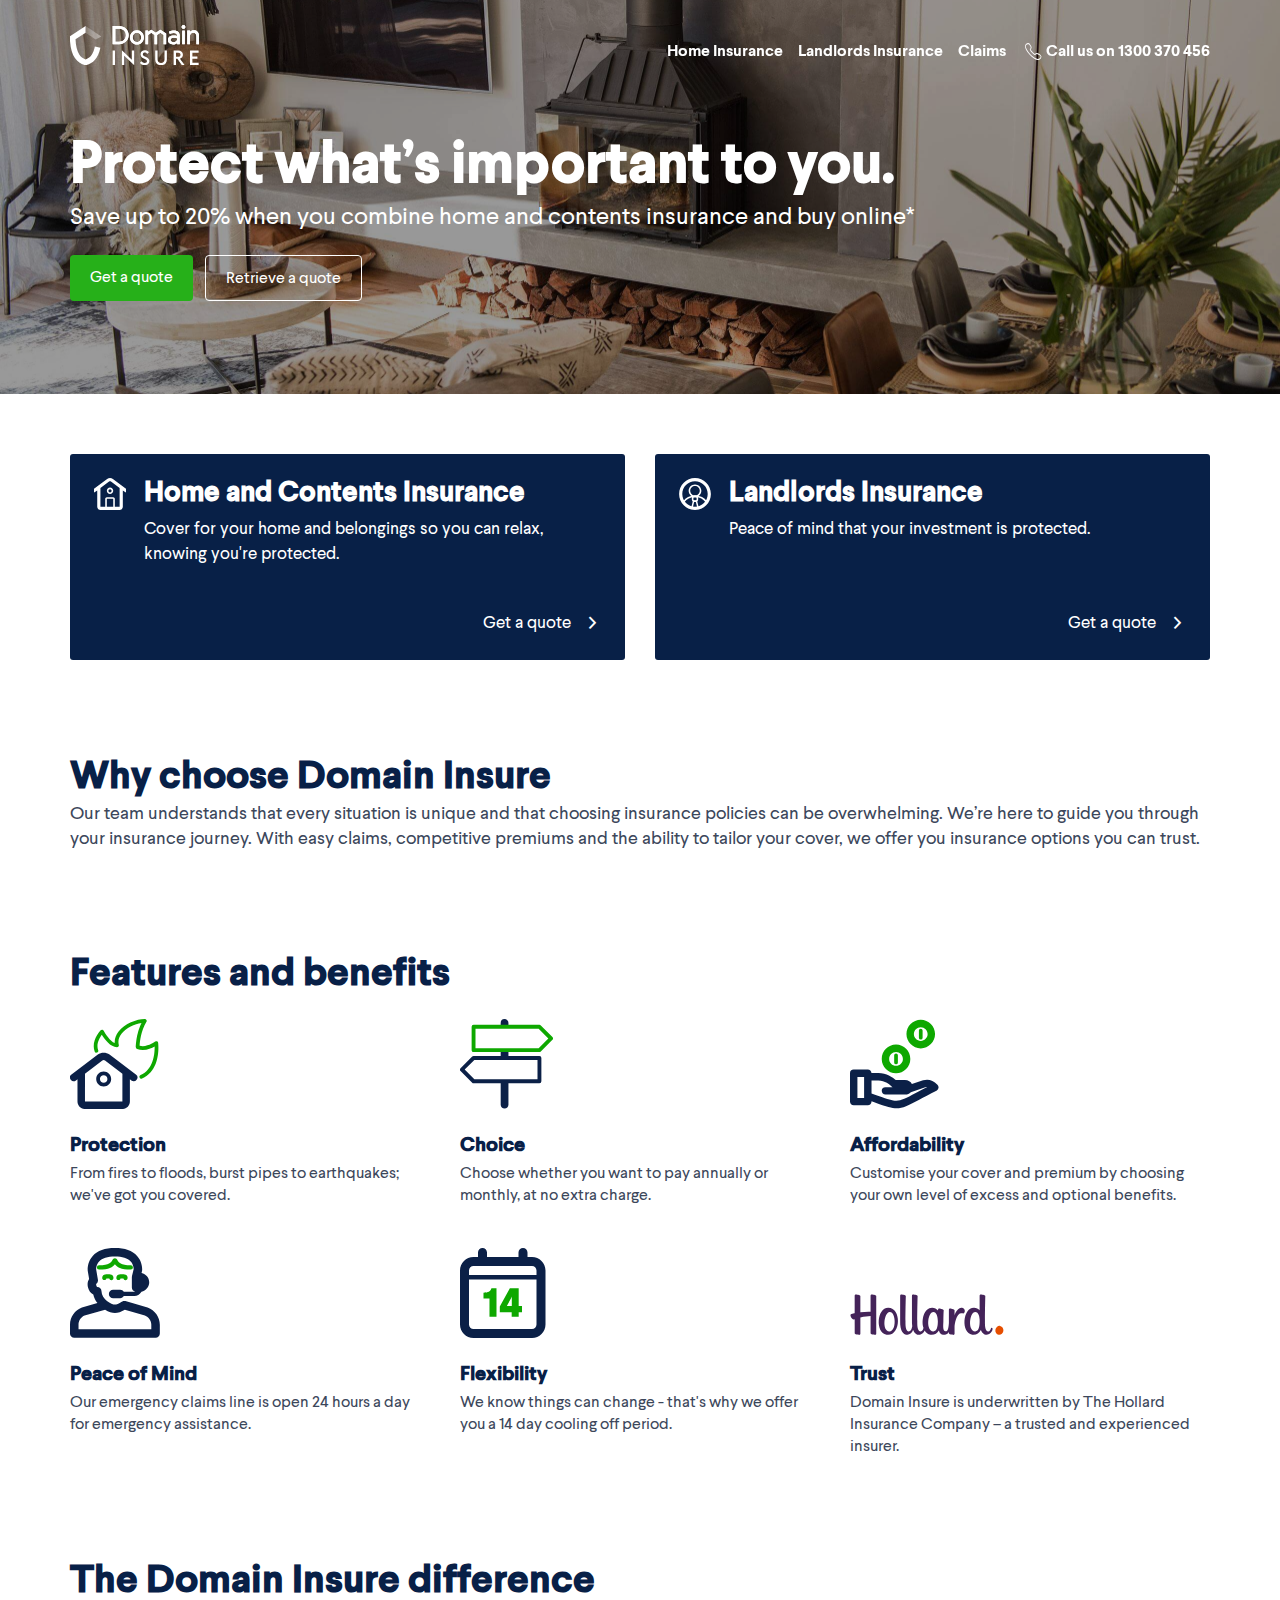
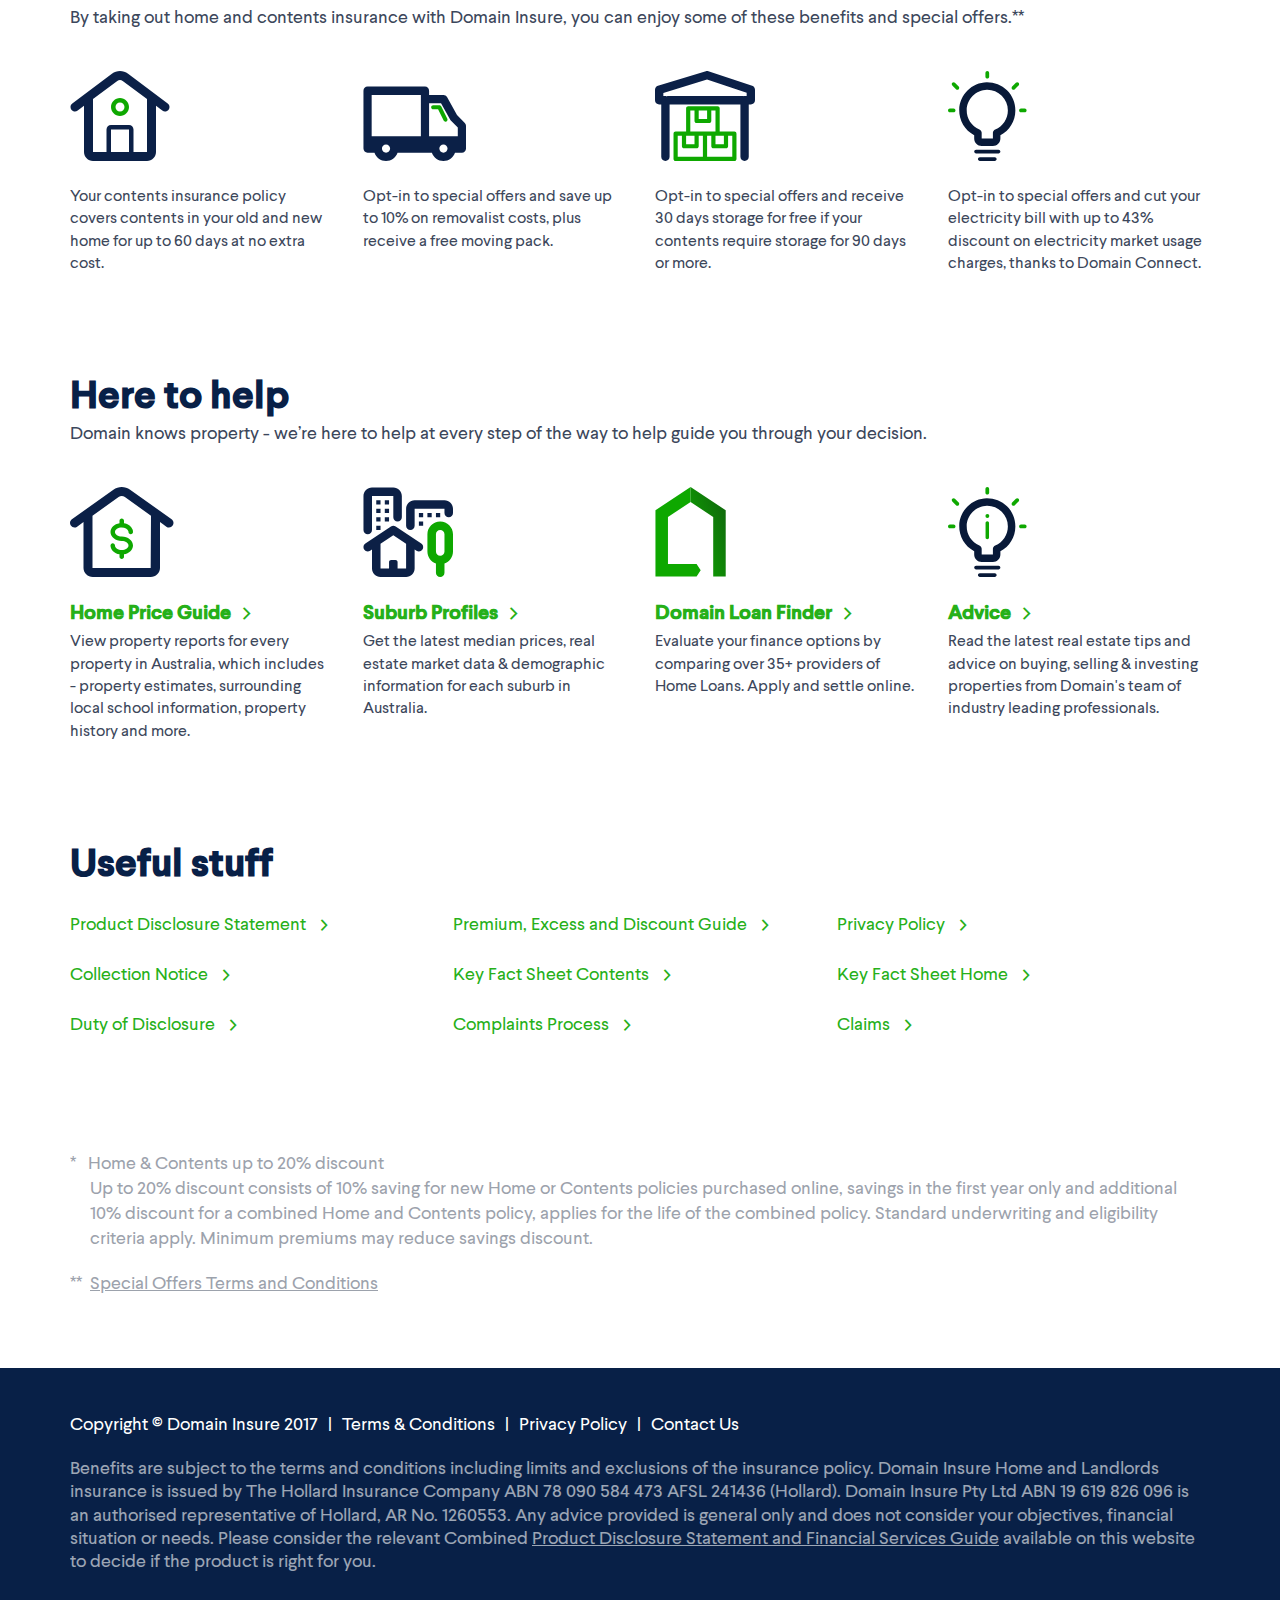
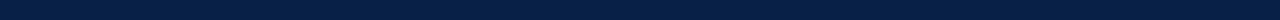
==== index.html @ e91b90bb "DINSURE-117 - Replace PDS file" ====
<!DOCTYPE html>
<html lang="en">
<head>
  <meta charset="utf-8">
  <meta http-equiv="X-UA-Compatible" content="IE=edge">
  <meta name="viewport" content="width=device-width, initial-scale=1, maximum-scale=1">
  <meta name="description" content="">
  <meta name="author" content="">
  <meta name="description" content="">
  <title>Domain Insure</title>

  <!-- Google Tag Manager -->
  <script>(function(w,d,s,l,i){w[l]=w[l]||[];w[l].push({'gtm.start':
    new Date().getTime(),event:'gtm.js'});var f=d.getElementsByTagName(s)[0],
    j=d.createElement(s),dl=l!='dataLayer'?'&l='+l:'';j.async=true;j.src=
    'https://www.googletagmanager.com/gtm.js?id='+i+dl;f.parentNode.insertBefore(j,f);
  })(window,document,'script','dataLayer','GTM-M6BP3MG');</script>
  <!-- End Google Tag Manager -->

  <link rel="icon" href="/ico/favicon.ico">
  <link rel="shortcut icon" href="/favicon.ico" type="image/x-icon" />
  <link href="https://fonts.googleapis.com/css?family=Source+Sans+Pro:400,600" rel="stylesheet">
  <link href="/less/compiled.css?v=4587203" rel="stylesheet">

  <link rel="apple-touch-icon" href="/ico/apple-icon.png">
  <link rel="apple-touch-icon" href="/ico/apple-icon-precomposed.png">

  <link rel="apple-touch-icon" sizes="57x57" href="/ico/apple-icon-57x57.png">
  <link rel="apple-touch-icon" sizes="60x60" href="/ico/apple-icon-60x60.png">
  <link rel="apple-touch-icon" sizes="72x72" href="/ico/apple-icon-72x72.png">
  <link rel="apple-touch-icon" sizes="76x76" href="/ico/apple-icon-76x76.png">
  <link rel="apple-touch-icon" sizes="114x114" href="/ico/apple-icon-114x114.png">
  <link rel="apple-touch-icon" sizes="120x120" href="/ico/apple-icon-120x120.png">
  <link rel="apple-touch-icon" sizes="144x144" href="/ico/apple-icon-144x144.png">
  <link rel="apple-touch-icon" sizes="152x152" href="/ico/apple-icon-152x152.png">
  <link rel="apple-touch-icon" sizes="180x180" href="/ico/apple-icon-180x180.png">

  <link rel="icon" type="image/png" sizes="36x36"  href="/ico/android-icon-36x36.png">
  <link rel="icon" type="image/png" sizes="48x48"  href="/ico/android-icon-48x48.png">
  <link rel="icon" type="image/png" sizes="72x72"  href="/ico/android-icon-72x72.png">
  <link rel="icon" type="image/png" sizes="96x96"  href="/ico/android-icon-96x96.png">
  <link rel="icon" type="image/png" sizes="144x144"  href="/ico/android-icon-144x144.png">
  <link rel="icon" type="image/png" sizes="192x192"  href="/ico/android-icon-192x192.png">

  <link rel="icon" type="image/png" sizes="32x32" href="/ico/favicon-32x32.png">
  <link rel="icon" type="image/png" sizes="96x96" href="/ico/favicon-96x96.png">
  <link rel="icon" type="image/png" sizes="16x16" href="/ico/favicon-16x16.png">

  <link rel="manifest" href="/ico/manifest.json">
  <meta name="msapplication-TileColor" content="#ffffff">
  <meta name="msapplication-TileImage" content="/ico/ms-icon-70x70.png">
  <meta name="msapplication-TileImage" content="/ico/ms-icon-144x144.png">
  <meta name="msapplication-TileImage" content="/ico/ms-icon-150x150.png">
  <meta name="msapplication-TileImage" content="/ico/ms-icon-310x310.png">

  <meta name="theme-color" content="#ffffff">  </head>
<body class="fixedHeader">
<!-- Google Tag Manager (noscript) -->
<noscript><iframe src="https://www.googletagmanager.com/ns.html?id=GTM-M6BP3MG"
                  height="0" width="0" style="display:none;visibility:hidden"></iframe></noscript>
<!-- End Google Tag Manager (noscript) -->

<nav class="navSlideout navDesktop" id="navMain">
  <div id="navBlocker" class="navBlocker"></div>

  <div class="bg-navy">
    <div class="container">
      <div class="row">
        <div class="col-sm-12 col">
          <a href="/" class="logo" title="Domain Insure">Domain Insure</a>
          <div class="mobileMenu visible-xs" id="mobileMenu" data-menu="slideout">
            <div class="icon">
              <span></span>
              <span></span>
              <span></span>
              <span></span>
            </div>
          </div>
          <ul class="menu menuHorizontal menuMain scrollContent" id="menuMain">
            <li><a href="/homeinsurance">Home Insurance</a></li>
            <li><a href="/landlordsinsurance">Landlords Insurance</a></li>
            <li><a href="/claims">Claims</a></li>
            <li><a href="tel:1300370456"><i class="ion ion-ios-telephone-outline"></i> Call us on 1300 370 456</a></li>
          </ul>
        </div>
      </div>
    </div>
  </div>
</nav>

<div class="pageWrapper" id="pageWrapper">
  <section class="fullWidthBanner bannerPrimary">
    <div class="bannerWrapper">
      <div class="container">
        <div class="row">
          <div class="col-xs-12 col text-left">
            <h1>Protect what’s important to you.</h1>
            <p class="lead">Save up to 20% when you combine home and contents insurance and buy online*</p>
            <a href="https://domainpp.realinsurance.com.au/home" class="btn">Get a quote</a>
            <a href="https://domainpp.realinsurance.com.au/home/rmq" class="btn btnGhostWhite">Retrieve a quote</a>
          </div>
        </div>
      </div>
    </div>
  </section>

  <section>
    <div class="container">
      <div class="row">
        <div class="col-xs-12 col-sm-6 colBlock infoActionBox">
          <div class="blockWrapper">
            <div class="textWrapper">
              <div class="textOuter">
                <a href="/homeinsurance/index.html" class="linkSecondary linkSecondary-01">
                  <div class="text">
                    <h3>Home and Contents Insurance</h3>
                    <p>Cover for your home and belongings so you can relax, knowing you're protected.</p>
                    <div class="clearfix"></div>
                  </div>
                </a>
                <a href="https://domainpp.realinsurance.com.au/home" class="get-quote pull-right">Get a quote <i class="ion ion-chevron-right"></i></a>
              </div>
            </div>
          </div>
        </div>
        <div class="col-xs-12 col-sm-6 colBlock infoActionBox">
          <div class="blockWrapper">
            <div class="textWrapper">
              <div class="textOuter">
                <a href="/landlordsinsurance" class="linkSecondary linkSecondary-02">
                  <div class="text">
                    <h3>Landlords Insurance</h3>
                    <p>Peace of mind that your investment is protected.<br/>&nbsp;</p>
                    <div class="clearfix"></div>
                  </div>
                </a>
                <a href="https://domainpp.realinsurance.com.au/landlords" class="get-quote pull-right">Get a quote <i class="ion ion-chevron-right"></i></a>
              </div>
            </div>
          </div>
        </div>
      </div>
    </div>
  </section>

  <section>
    <div class="container">
      <div class="row">
        <div class="col-xs-12">
          <h2>Why choose Domain Insure</h2>
          <p>
            Our team understands that every situation is unique and that choosing insurance policies can be overwhelming.
            We’re here to guide you through your insurance journey. With easy claims, competitive premiums and the ability to tailor your cover,
            we offer you insurance options you can trust.
          </p>
        </div>
      </div>
    </div>
  </section>

  <section>
    <div class="container">
      <div class="row">
        <div class="col-xs-12">
          <h2>Features and benefits</h2>
        </div>
      </div>
      <div class="row">
        <div class="col-xs-6 col-sm-4 quickInfoBox">
          <p><img src="/img/protection.svg" /></p>
          <h4>Protection</h4>
          <p>From fires to floods, burst pipes to earthquakes; we've got you covered.</p>
        </div>
        <div class="col-xs-6 col-sm-4 quickInfoBox">
          <p><img src="/img/choice.svg" /></p>
          <h4>Choice</h4>
          <p>Choose whether you want to pay annually or monthly, at no extra charge.</p>
        </div>
        <div class="clearfix visible-xs"></div>
        <div class="col-xs-6 col-sm-4 quickInfoBox">
          <p><img src="/img/affordability.svg" /></p>
          <h4>Affordability</h4>
          <p>Customise your cover and premium by choosing your own level of excess and optional benefits.</p>
        </div>
        <div class="clearfix hidden-xs"></div>
        <div class="col-xs-6 col-sm-4 quickInfoBox">
          <p><img src="/img/peace-of-mind.svg" /></p>
          <h4>Peace of Mind</h4>
          <p>Our emergency claims line is open 24 hours a day for emergency assistance.</p>
        </div>
        <div class="clearfix visible-xs"></div>
        <div class="col-xs-6 col-sm-4 quickInfoBox">
          <p><img src="/img/flexibility.svg" /></p>
          <h4>Flexibility</h4>
          <p>We know things can change - that's why we offer you a 14 day cooling off period.</p>
        </div>
        <div class="col-xs-6 col-sm-4 quickInfoBox">
          <p><img src="/img/hollard.svg" /></p>
          <h4>Trust</h4>
          <p>
            Domain Insure is underwritten by The Hollard Insurance Company – a trusted and experienced insurer.</p>
        </div>
      </div>
    </div>
  </section>

  <section>
    <div class="container">
      <div class="row">
        <div class="col-xs-12">
          <h2>The Domain Insure difference</h2>
          <p>By taking out home and contents insurance with Domain Insure, you can enjoy some of these benefits and special offers.**</p>
        </div>
      </div>
      <div class="row">
        <div class="col-xs-6 col-sm-3 quickInfoBox">
          <p><img src="/images/house.svg" /></p>
          <p>Your contents insurance policy covers contents in your old and new home for up to 60 days at no extra cost.</p>
        </div>
        <div class="col-xs-6 col-sm-3 quickInfoBox">
          <p><img src="/images/removalist.svg" /></p>
          <p>Opt-in to special offers and save up to 10% on removalist costs, plus receive a free moving pack.</p>
        </div>
        <div class="col-xs-6 col-sm-3 quickInfoBox">
          <p><img src="/images/storage.svg" /></p>
          <p>Opt-in to special offers and receive 30 days storage for free if your contents require storage for 90 days or more.</p>
        </div>
        <div class="col-xs-6 col-sm-3 quickInfoBox">
          <p><img src="/images/electricity.svg" /></p>
          <p>Opt-in to special offers and cut your electricity bill with up to 43% discount on electricity market usage charges, thanks to Domain Connect.</p>
        </div>
      </div>
    </div>
  </section>
  <section>
    <div class="container">
      <div class="row">
        <div class="col-xs-12">
          <h2>Here to help</h2>
          <p>Domain knows property - we’re here to help at every step of the way to help guide you through your decision.</p>
        </div>
      </div>
      <div class="row">
        <div class="col-xs-6 col-sm-3 quickInfoBox">
          <p><img src="/images/hpg.svg" /></p>
          <h4><a href="https://www.domain.com.au/property-profile" target="_blank">Home Price Guide<span class="ion-ios-arrow-forward"></span></a></h4>
          <p>View property reports for every property in Australia, which includes - property estimates, surrounding local school information, property history and more.</p>
        </div>
        <div class="col-xs-6 col-sm-3 quickInfoBox">
          <p><img src="/images/suburb_profile.svg" /></p>
          <h4><a href="https://www.domain.com.au/suburb-profile" target="_blank">Suburb Profiles<span class="ion-ios-arrow-forward"></span></a></h4>
          <p>Get the latest median prices, real estate market data & demographic information for each suburb in Australia.</p>
        </div>
        <div class="clear visible-xs"></div>
        <div class="col-xs-6 col-sm-3 quickInfoBox">
          <p><img src="/images/dlf.svg" /></p>
          <h4><a href="https://www.domain.com.au/loanfinder" target="_blank">Domain Loan Finder<span class="ion-ios-arrow-forward"></span></a></h4>
          <p>Evaluate your finance options by comparing over 35+ providers of Home Loans. Apply and settle online. </p>
        </div>
        <div class="col-xs-6 col-sm-3 quickInfoBox">
          <p><img src="/images/advice.svg" /></p>
          <h4><a href="https://www.domain.com.au/advice" target="_blank">Advice<span class="ion-ios-arrow-forward"></span></a></h4>
          <p>Read the latest real estate tips and advice on buying, selling & investing properties from Domain's team of industry leading professionals.</p>
        </div>
      </div>
    </div>
  </section>

  <section>
    <div class="container">
      <div class="row">

        <div class="col-xs-12">
          <h2>Useful stuff</h2>
          <div class="list-group home-list-group">
            <a href="/homeinsurance/info/domain-insure-home-contents-pds-2018.pdf" target="_blank" class="list-group-item list-group-item-action">Product Disclosure Statement</a>
            <a href="/homeinsurance/info/domain-home-landlords-PEDG.pdf" target="_blank" class="list-group-item list-group-item-action">Premium, Excess and Discount Guide</a>
            <a href="/policies/domain-insure-privacy-policy" target="_blank" class="list-group-item list-group-item-action">Privacy Policy</a>
            <a href="/policies/collection-notice.pdf" target="_blank" class="list-group-item list-group-item-action">Collection Notice</a>
            <a href="/homeinsurance/info/contents-key-facts-sheet.pdf" target="_blank" class="list-group-item list-group-item-action">Key Fact Sheet Contents</a>
            <a href="/homeinsurance/info/home-key-facts-sheet.pdf" target="_blank"  class="list-group-item list-group-item-action">Key Fact Sheet Home</a>
            <a href="/policies/duty-of-disclosure.pdf" target="_blank" class="list-group-item list-group-item-action">Duty of Disclosure</a>
            <a href="/complaints-process" target="_blank" class="list-group-item list-group-item-action">Complaints Process</a>
            <a href="/claims" target="_blank" class="list-group-item list-group-item-action">Claims</a>
          </div>
        </div>
      </div>
    </div>
  </section>

  <section class="asterisks-disclaimer">
    <div class="container">
      <div class="row">
        <div class="col-xs-12">
          <p>
            <span>*&nbsp;&nbsp;  Home & Contents up to 20% discount<br/></span>
            Up to 20% discount consists of 10% saving for new Home or Contents policies purchased online, savings in the first year only and additional 10% discount for a combined Home and Contents policy, applies for the life of the combined policy. Standard underwriting and eligibility criteria apply. Minimum premiums may reduce savings discount.
          </p>
          <p>
            <span>**&nbsp;&nbsp;<a href="/promotions">Special Offers Terms and Conditions</a><br/></span>
          </p>
        </div>
      </div>
    </div>
  </section>

  <footer>
    <div class="container">
      <div class="row">
        <div class="col-xs-12">
          <ul class="menu menuHorizontal menuCopyright" style="margin-top: 0;">
            <li>Copyright &copy; Domain Insure 2017</li>
            <li><a href="/policies/domain-insure-terms-and-conditions">Terms &amp; Conditions</a></li>
            <li><a href="/policies/domain-insure-privacy-policy">Privacy Policy</a></li>
            <li><a href="/contact-us">Contact Us</a></li>
          </ul><br/>
          <div class="footer-tncs show">
            <p>Benefits are subject to the terms and conditions including limits and exclusions of the insurance policy.
              Domain Insure Home and Landlords insurance is issued by The Hollard Insurance Company ABN 78 090 584 473 AFSL 241436
              (Hollard). Domain Insure Pty Ltd ABN 19 619 826 096 is an authorised representative of Hollard, AR No. 1260553.
              Any advice provided is general only and does not consider your objectives, financial situation or needs.
              Please consider the relevant Combined <a href="https://www.domaininsure.com.au/homeinsurance/info/domain-insure-home-contents-pds-2018.pdf" target="_blank">Product Disclosure Statement and Financial Services Guide</a> available on this
              website to decide if the product is right for you.</p>
          </div>
        </div>
      </div>
    </div>
  </footer>

  <script src="https://ajax.googleapis.com/ajax/libs/jquery/1.12.4/jquery.min.js"></script>
  <script src="/js/lib/bootstrap.min.js"></script>

  <!-- HTML5 shim and Respond.js for IE8 support of HTML5 elements and media queries -->
  <!--[if lt IE 9]>
  <script src="https://oss.maxcdn.com/html5shiv/3.7.2/html5shiv.min.js"></script>
  <script src="https://oss.maxcdn.com/respond/1.4.2/respond.min.js"></script>
  <![endif]-->
  <script src="/js/main.js"></script>
</div>

</body>
</html>
---- less/compiled.css ----
/*---------------------------------------------------
LESS Elements 0.9
---------------------------------------------------
A set of useful LESS mixins
More info at: http://lesselements.com
---------------------------------------------------*/
@font-face {
  font-family: "Larsseit-bold";
  src: url("../fonts/Font_Larsseit/Larsseit-bold.eot?#iefix");
  src: url("../fonts/Font_Larsseit/Larsseit-bold.eot?#iefix") format("eot"), url("../fonts/Font_Larsseit/Larsseit-bold.woff2") format("woff2"), url("../fonts/Font_Larsseit/Larsseit-bold.woff") format("woff"), url("../fonts/Font_Larsseit/Larsseit-bold.ttf") format("truetype");
}
@font-face {
  font-family: "Larsseit";
  src: url("../fonts/Font_Larsseit/Larsseit.eot?#iefix");
  src: url("../fonts/Font_Larsseit/Larsseit.eot?#iefix") format("eot"), url("../fonts/Font_Larsseit/Larsseit.woff2") format("woff2"), url("../fonts/Font_Larsseit/Larsseit.woff") format("woff"), url("../fonts/Font_Larsseit/Larsseit.ttf") format("truetype");
}
/* COLOURS */
/* FONTS STACKS */
/*!
 * Bootstrap v3.3.5 (http://getbootstrap.com)
 * Copyright 2011-2015 Twitter, Inc.
 * Licensed under MIT (https://github.com/twbs/bootstrap/blob/master/LICENSE)
 */
/*! normalize.css v3.0.3 | MIT License | github.com/necolas/normalize.css */
html {
  font-family: sans-serif;
  -webkit-text-size-adjust: 100%;
  -ms-text-size-adjust: 100%;
}
body {
  margin: 0;
}
article,
aside,
details,
figcaption,
figure,
footer,
header,
hgroup,
main,
menu,
nav,
section,
summary {
  display: block;
}
audio,
canvas,
progress,
video {
  display: inline-block;
  vertical-align: baseline;
}
audio:not([controls]) {
  display: none;
  height: 0;
}
[hidden],
template {
  display: none;
}
a {
  background-color: transparent;
}
a:active,
a:hover {
  outline: 0;
}
abbr[title] {
  border-bottom: 1px dotted;
}
b,
strong {
  font-weight: bold;
}
dfn {
  font-style: italic;
}
h1 {
  margin: .67em 0;
  font-size: 2em;
}
mark {
  color: #000;
  background: #ff0;
}
small {
  font-size: 80%;
}
sub,
sup {
  position: relative;
  font-size: 75%;
  line-height: 0;
  vertical-align: baseline;
}
sup {
  top: -0.5em;
}
sub {
  bottom: -0.25em;
}
img {
  border: 0;
}
svg:not(:root) {
  overflow: hidden;
}
figure {
  margin: 1em 40px;
}
hr {
  height: 0;
  -webkit-box-sizing: content-box;
  -moz-box-sizing: content-box;
  box-sizing: content-box;
}
pre {
  overflow: auto;
}
code,
kbd,
pre,
samp {
  font-family: monospace, monospace;
  font-size: 1em;
}
button,
input,
optgroup,
select,
textarea {
  margin: 0;
  font: inherit;
  color: inherit;
}
button {
  overflow: visible;
}
button,
select {
  text-transform: none;
}
button,
html input[type="button"],
input[type="reset"],
input[type="submit"] {
  -webkit-appearance: button;
  cursor: pointer;
}
button[disabled],
html input[disabled] {
  cursor: default;
}
button::-moz-focus-inner,
input::-moz-focus-inner {
  padding: 0;
  border: 0;
}
input {
  line-height: normal;
}
input[type="checkbox"],
input[type="radio"] {
  -webkit-box-sizing: border-box;
  -moz-box-sizing: border-box;
  box-sizing: border-box;
  padding: 0;
}
input[type="number"]::-webkit-inner-spin-button,
input[type="number"]::-webkit-outer-spin-button {
  height: auto;
}
input[type="search"] {
  -webkit-box-sizing: content-box;
  -moz-box-sizing: content-box;
  box-sizing: content-box;
  -webkit-appearance: textfield;
}
input[type="search"]::-webkit-search-cancel-button,
input[type="search"]::-webkit-search-decoration {
  -webkit-appearance: none;
}
fieldset {
  padding: .35em .625em .75em;
  margin: 0 2px;
  border: 1px solid #c0c0c0;
}
legend {
  padding: 0;
  border: 0;
}
textarea {
  overflow: auto;
}
optgroup {
  font-weight: bold;
}
table {
  border-spacing: 0;
  border-collapse: collapse;
}
td,
th {
  padding: 0;
}
/*! Source: https://github.com/h5bp/html5-boilerplate/blob/master/src/css/main.css */
@media print {
  *,
  *:before,
  *:after {
    color: #000 !important;
    text-shadow: none !important;
    background: transparent !important;
    -webkit-box-shadow: none !important;
    box-shadow: none !important;
  }
  a,
  a:visited {
    text-decoration: underline;
  }
  a[href]:after {
    content: " (" attr(href) ")";
  }
  abbr[title]:after {
    content: " (" attr(title) ")";
  }
  a[href^="#"]:after,
  a[href^="javascript:"]:after {
    content: "";
  }
  pre,
  blockquote {
    border: 1px solid #999;
    page-break-inside: avoid;
  }
  thead {
    display: table-header-group;
  }
  tr,
  img {
    page-break-inside: avoid;
  }
  img {
    max-width: 100% !important;
  }
  p,
  h2,
  h3 {
    orphans: 3;
    widows: 3;
  }
  h2,
  h3 {
    page-break-after: avoid;
  }
  .navbar {
    display: none;
  }
  .btn > .caret,
  .dropup > .btn > .caret {
    border-top-color: #000 !important;
  }
  .label {
    border: 1px solid #000;
  }
  .table {
    border-collapse: collapse !important;
  }
  .table td,
  .table th {
    background-color: #fff !important;
  }
  .table-bordered th,
  .table-bordered td {
    border: 1px solid #ddd !important;
  }
}
@font-face {
  font-family: 'Glyphicons Halflings';
  src: url('../fonts/glyphicons-halflings-regular.eot');
  src: url('../fonts/glyphicons-halflings-regular.eot?#iefix') format('embedded-opentype'), url('../fonts/glyphicons-halflings-regular.woff2') format('woff2'), url('../fonts/glyphicons-halflings-regular.woff') format('woff'), url('../fonts/glyphicons-halflings-regular.ttf') format('truetype'), url('../fonts/glyphicons-halflings-regular.svg#glyphicons_halflingsregular') format('svg');
}
.glyphicon {
  position: relative;
  top: 1px;
  display: inline-block;
  font-family: 'Glyphicons Halflings';
  font-style: normal;
  font-weight: normal;
  line-height: 1;
  -webkit-font-smoothing: antialiased;
  -moz-osx-font-smoothing: grayscale;
}
.glyphicon-asterisk:before {
  content: "\2a";
}
.glyphicon-plus:before {
  content: "\2b";
}
.glyphicon-euro:before,
.glyphicon-eur:before {
  content: "\20ac";
}
.glyphicon-minus:before {
  content: "\2212";
}
.glyphicon-cloud:before {
  content: "\2601";
}
.glyphicon-envelope:before {
  content: "\2709";
}
.glyphicon-pencil:before {
  content: "\270f";
}
.glyphicon-glass:before {
  content: "\e001";
}
.glyphicon-music:before {
  content: "\e002";
}
.glyphicon-search:before {
  content: "\e003";
}
.glyphicon-heart:before {
  content: "\e005";
}
.glyphicon-star:before {
  content: "\e006";
}
.glyphicon-star-empty:before {
  content: "\e007";
}
.glyphicon-user:before {
  content: "\e008";
}
.glyphicon-film:before {
  content: "\e009";
}
.glyphicon-th-large:before {
  content: "\e010";
}
.glyphicon-th:before {
  content: "\e011";
}
.glyphicon-th-list:before {
  content: "\e012";
}
.glyphicon-ok:before {
  content: "\e013";
}
.glyphicon-remove:before {
  content: "\e014";
}
.glyphicon-zoom-in:before {
  content: "\e015";
}
.glyphicon-zoom-out:before {
  content: "\e016";
}
.glyphicon-off:before {
  content: "\e017";
}
.glyphicon-signal:before {
  content: "\e018";
}
.glyphicon-cog:before {
  content: "\e019";
}
.glyphicon-trash:before {
  content: "\e020";
}
.glyphicon-home:before {
  content: "\e021";
}
.glyphicon-file:before {
  content: "\e022";
}
.glyphicon-time:before {
  content: "\e023";
}
.glyphicon-road:before {
  content: "\e024";
}
.glyphicon-download-alt:before {
  content: "\e025";
}
.glyphicon-download:before {
  content: "\e026";
}
.glyphicon-upload:before {
  content: "\e027";
}
.glyphicon-inbox:before {
  content: "\e028";
}
.glyphicon-play-circle:before {
  content: "\e029";
}
.glyphicon-repeat:before {
  content: "\e030";
}
.glyphicon-refresh:before {
  content: "\e031";
}
.glyphicon-list-alt:before {
  content: "\e032";
}
.glyphicon-lock:before {
  content: "\e033";
}
.glyphicon-flag:before {
  content: "\e034";
}
.glyphicon-headphones:before {
  content: "\e035";
}
.glyphicon-volume-off:before {
  content: "\e036";
}
.glyphicon-volume-down:before {
  content: "\e037";
}
.glyphicon-volume-up:before {
  content: "\e038";
}
.glyphicon-qrcode:before {
  content: "\e039";
}
.glyphicon-barcode:before {
  content: "\e040";
}
.glyphicon-tag:before {
  content: "\e041";
}
.glyphicon-tags:before {
  content: "\e042";
}
.glyphicon-book:before {
  content: "\e043";
}
.glyphicon-bookmark:before {
  content: "\e044";
}
.glyphicon-print:before {
  content: "\e045";
}
.glyphicon-camera:before {
  content: "\e046";
}
.glyphicon-font:before {
  content: "\e047";
}
.glyphicon-bold:before {
  content: "\e048";
}
.glyphicon-italic:before {
  content: "\e049";
}
.glyphicon-text-height:before {
  content: "\e050";
}
.glyphicon-text-width:before {
  content: "\e051";
}
.glyphicon-align-left:before {
  content: "\e052";
}
.glyphicon-align-center:before {
  content: "\e053";
}
.glyphicon-align-right:before {
  content: "\e054";
}
.glyphicon-align-justify:before {
  content: "\e055";
}
.glyphicon-list:before {
  content: "\e056";
}
.glyphicon-indent-left:before {
  content: "\e057";
}
.glyphicon-indent-right:before {
  content: "\e058";
}
.glyphicon-facetime-video:before {
  content: "\e059";
}
.glyphicon-picture:before {
  content: "\e060";
}
.glyphicon-map-marker:before {
  content: "\e062";
}
.glyphicon-adjust:before {
  content: "\e063";
}
.glyphicon-tint:before {
  content: "\e064";
}
.glyphicon-edit:before {
  content: "\e065";
}
.glyphicon-share:before {
  content: "\e066";
}
.glyphicon-check:before {
  content: "\e067";
}
.glyphicon-move:before {
  content: "\e068";
}
.glyphicon-step-backward:before {
  content: "\e069";
}
.glyphicon-fast-backward:before {
  content: "\e070";
}
.glyphicon-backward:before {
  content: "\e071";
}
.glyphicon-play:before {
  content: "\e072";
}
.glyphicon-pause:before {
  content: "\e073";
}
.glyphicon-stop:before {
  content: "\e074";
}
.glyphicon-forward:before {
  content: "\e075";
}
.glyphicon-fast-forward:before {
  content: "\e076";
}
.glyphicon-step-forward:before {
  content: "\e077";
}
.glyphicon-eject:before {
  content: "\e078";
}
.glyphicon-chevron-left:before {
  content: "\e079";
}
.glyphicon-chevron-right:before {
  content: "\e080";
}
.glyphicon-plus-sign:before {
  content: "\e081";
}
.glyphicon-minus-sign:before {
  content: "\e082";
}
.glyphicon-remove-sign:before {
  content: "\e083";
}
.glyphicon-ok-sign:before {
  content: "\e084";
}
.glyphicon-question-sign:before {
  content: "\e085";
}
.glyphicon-info-sign:before {
  content: "\e086";
}
.glyphicon-screenshot:before {
  content: "\e087";
}
.glyphicon-remove-circle:before {
  content: "\e088";
}
.glyphicon-ok-circle:before {
  content: "\e089";
}
.glyphicon-ban-circle:before {
  content: "\e090";
}
.glyphicon-arrow-left:before {
  content: "\e091";
}
.glyphicon-arrow-right:before {
  content: "\e092";
}
.glyphicon-arrow-up:before {
  content: "\e093";
}
.glyphicon-arrow-down:before {
  content: "\e094";
}
.glyphicon-share-alt:before {
  content: "\e095";
}
.glyphicon-resize-full:before {
  content: "\e096";
}
.glyphicon-resize-small:before {
  content: "\e097";
}
.glyphicon-exclamation-sign:before {
  content: "\e101";
}
.glyphicon-gift:before {
  content: "\e102";
}
.glyphicon-leaf:before {
  content: "\e103";
}
.glyphicon-fire:before {
  content: "\e104";
}
.glyphicon-eye-open:before {
  content: "\e105";
}
.glyphicon-eye-close:before {
  content: "\e106";
}
.glyphicon-warning-sign:before {
  content: "\e107";
}
.glyphicon-plane:before {
  content: "\e108";
}
.glyphicon-calendar:before {
  content: "\e109";
}
.glyphicon-random:before {
  content: "\e110";
}
.glyphicon-comment:before {
  content: "\e111";
}
.glyphicon-magnet:before {
  content: "\e112";
}
.glyphicon-chevron-up:before {
  content: "\e113";
}
.glyphicon-chevron-down:before {
  content: "\e114";
}
.glyphicon-retweet:before {
  content: "\e115";
}
.glyphicon-shopping-cart:before {
  content: "\e116";
}
.glyphicon-folder-close:before {
  content: "\e117";
}
.glyphicon-folder-open:before {
  content: "\e118";
}
.glyphicon-resize-vertical:before {
  content: "\e119";
}
.glyphicon-resize-horizontal:before {
  content: "\e120";
}
.glyphicon-hdd:before {
  content: "\e121";
}
.glyphicon-bullhorn:before {
  content: "\e122";
}
.glyphicon-bell:before {
  content: "\e123";
}
.glyphicon-certificate:before {
  content: "\e124";
}
.glyphicon-thumbs-up:before {
  content: "\e125";
}
.glyphicon-thumbs-down:before {
  content: "\e126";
}
.glyphicon-hand-right:before {
  content: "\e127";
}
.glyphicon-hand-left:before {
  content: "\e128";
}
.glyphicon-hand-up:before {
  content: "\e129";
}
.glyphicon-hand-down:before {
  content: "\e130";
}
.glyphicon-circle-arrow-right:before {
  content: "\e131";
}
.glyphicon-circle-arrow-left:before {
  content: "\e132";
}
.glyphicon-circle-arrow-up:before {
  content: "\e133";
}
.glyphicon-circle-arrow-down:before {
  content: "\e134";
}
.glyphicon-globe:before {
  content: "\e135";
}
.glyphicon-wrench:before {
  content: "\e136";
}
.glyphicon-tasks:before {
  content: "\e137";
}
.glyphicon-filter:before {
  content: "\e138";
}
.glyphicon-briefcase:before {
  content: "\e139";
}
.glyphicon-fullscreen:before {
  content: "\e140";
}
.glyphicon-dashboard:before {
  content: "\e141";
}
.glyphicon-paperclip:before {
  content: "\e142";
}
.glyphicon-heart-empty:before {
  content: "\e143";
}
.glyphicon-link:before {
  content: "\e144";
}
.glyphicon-phone:before {
  content: "\e145";
}
.glyphicon-pushpin:before {
  content: "\e146";
}
.glyphicon-usd:before {
  content: "\e148";
}
.glyphicon-gbp:before {
  content: "\e149";
}
.glyphicon-sort:before {
  content: "\e150";
}
.glyphicon-sort-by-alphabet:before {
  content: "\e151";
}
.glyphicon-sort-by-alphabet-alt:before {
  content: "\e152";
}
.glyphicon-sort-by-order:before {
  content: "\e153";
}
.glyphicon-sort-by-order-alt:before {
  content: "\e154";
}
.glyphicon-sort-by-attributes:before {
  content: "\e155";
}
.glyphicon-sort-by-attributes-alt:before {
  content: "\e156";
}
.glyphicon-unchecked:before {
  content: "\e157";
}
.glyphicon-expand:before {
  content: "\e158";
}
.glyphicon-collapse-down:before {
  content: "\e159";
}
.glyphicon-collapse-up:before {
  content: "\e160";
}
.glyphicon-log-in:before {
  content: "\e161";
}
.glyphicon-flash:before {
  content: "\e162";
}
.glyphicon-log-out:before {
  content: "\e163";
}
.glyphicon-new-window:before {
  content: "\e164";
}
.glyphicon-record:before {
  content: "\e165";
}
.glyphicon-save:before {
  content: "\e166";
}
.glyphicon-open:before {
  content: "\e167";
}
.glyphicon-saved:before {
  content: "\e168";
}
.glyphicon-import:before {
  content: "\e169";
}
.glyphicon-export:before {
  content: "\e170";
}
.glyphicon-send:before {
  content: "\e171";
}
.glyphicon-floppy-disk:before {
  content: "\e172";
}
.glyphicon-floppy-saved:before {
  content: "\e173";
}
.glyphicon-floppy-remove:before {
  content: "\e174";
}
.glyphicon-floppy-save:before {
  content: "\e175";
}
.glyphicon-floppy-open:before {
  content: "\e176";
}
.glyphicon-credit-card:before {
  content: "\e177";
}
.glyphicon-transfer:before {
  content: "\e178";
}
.glyphicon-cutlery:before {
  content: "\e179";
}
.glyphicon-header:before {
  content: "\e180";
}
.glyphicon-compressed:before {
  content: "\e181";
}
.glyphicon-earphone:before {
  content: "\e182";
}
.glyphicon-phone-alt:before {
  content: "\e183";
}
.glyphicon-tower:before {
  content: "\e184";
}
.glyphicon-stats:before {
  content: "\e185";
}
.glyphicon-sd-video:before {
  content: "\e186";
}
.glyphicon-hd-video:before {
  content: "\e187";
}
.glyphicon-subtitles:before {
  content: "\e188";
}
.glyphicon-sound-stereo:before {
  content: "\e189";
}
.glyphicon-sound-dolby:before {
  content: "\e190";
}
.glyphicon-sound-5-1:before {
  content: "\e191";
}
.glyphicon-sound-6-1:before {
  content: "\e192";
}
.glyphicon-sound-7-1:before {
  content: "\e193";
}
.glyphicon-copyright-mark:before {
  content: "\e194";
}
.glyphicon-registration-mark:before {
  content: "\e195";
}
.glyphicon-cloud-download:before {
  content: "\e197";
}
.glyphicon-cloud-upload:before {
  content: "\e198";
}
.glyphicon-tree-conifer:before {
  content: "\e199";
}
.glyphicon-tree-deciduous:before {
  content: "\e200";
}
.glyphicon-cd:before {
  content: "\e201";
}
.glyphicon-save-file:before {
  content: "\e202";
}
.glyphicon-open-file:before {
  content: "\e203";
}
.glyphicon-level-up:before {
  content: "\e204";
}
.glyphicon-copy:before {
  content: "\e205";
}
.glyphicon-paste:before {
  content: "\e206";
}
.glyphicon-alert:before {
  content: "\e209";
}
.glyphicon-equalizer:before {
  content: "\e210";
}
.glyphicon-king:before {
  content: "\e211";
}
.glyphicon-queen:before {
  content: "\e212";
}
.glyphicon-pawn:before {
  content: "\e213";
}
.glyphicon-bishop:before {
  content: "\e214";
}
.glyphicon-knight:before {
  content: "\e215";
}
.glyphicon-baby-formula:before {
  content: "\e216";
}
.glyphicon-tent:before {
  content: "\26fa";
}
.glyphicon-blackboard:before {
  content: "\e218";
}
.glyphicon-bed:before {
  content: "\e219";
}
.glyphicon-apple:before {
  content: "\f8ff";
}
.glyphicon-erase:before {
  content: "\e221";
}
.glyphicon-hourglass:before {
  content: "\231b";
}
.glyphicon-lamp:before {
  content: "\e223";
}
.glyphicon-duplicate:before {
  content: "\e224";
}
.glyphicon-piggy-bank:before {
  content: "\e225";
}
.glyphicon-scissors:before {
  content: "\e226";
}
.glyphicon-bitcoin:before {
  content: "\e227";
}
.glyphicon-btc:before {
  content: "\e227";
}
.glyphicon-xbt:before {
  content: "\e227";
}
.glyphicon-yen:before {
  content: "\00a5";
}
.glyphicon-jpy:before {
  content: "\00a5";
}
.glyphicon-ruble:before {
  content: "\20bd";
}
.glyphicon-rub:before {
  content: "\20bd";
}
.glyphicon-scale:before {
  content: "\e230";
}
.glyphicon-ice-lolly:before {
  content: "\e231";
}
.glyphicon-ice-lolly-tasted:before {
  content: "\e232";
}
.glyphicon-education:before {
  content: "\e233";
}
.glyphicon-option-horizontal:before {
  content: "\e234";
}
.glyphicon-option-vertical:before {
  content: "\e235";
}
.glyphicon-menu-hamburger:before {
  content: "\e236";
}
.glyphicon-modal-window:before {
  content: "\e237";
}
.glyphicon-oil:before {
  content: "\e238";
}
.glyphicon-grain:before {
  content: "\e239";
}
.glyphicon-sunglasses:before {
  content: "\e240";
}
.glyphicon-text-size:before {
  content: "\e241";
}
.glyphicon-text-color:before {
  content: "\e242";
}
.glyphicon-text-background:before {
  content: "\e243";
}
.glyphicon-object-align-top:before {
  content: "\e244";
}
.glyphicon-object-align-bottom:before {
  content: "\e245";
}
.glyphicon-object-align-horizontal:before {
  content: "\e246";
}
.glyphicon-object-align-left:before {
  content: "\e247";
}
.glyphicon-object-align-vertical:before {
  content: "\e248";
}
.glyphicon-object-align-right:before {
  content: "\e249";
}
.glyphicon-triangle-right:before {
  content: "\e250";
}
.glyphicon-triangle-left:before {
  content: "\e251";
}
.glyphicon-triangle-bottom:before {
  content: "\e252";
}
.glyphicon-triangle-top:before {
  content: "\e253";
}
.glyphicon-console:before {
  content: "\e254";
}
.glyphicon-superscript:before {
  content: "\e255";
}
.glyphicon-subscript:before {
  content: "\e256";
}
.glyphicon-menu-left:before {
  content: "\e257";
}
.glyphicon-menu-right:before {
  content: "\e258";
}
.glyphicon-menu-down:before {
  content: "\e259";
}
.glyphicon-menu-up:before {
  content: "\e260";
}
* {
  -webkit-box-sizing: border-box;
  -moz-box-sizing: border-box;
  box-sizing: border-box;
}
*:before,
*:after {
  -webkit-box-sizing: border-box;
  -moz-box-sizing: border-box;
  box-sizing: border-box;
}
html {
  font-size: 10px;
  -webkit-tap-highlight-color: rgba(0, 0, 0, 0);
}
body {
  font-family: "Helvetica Neue", Helvetica, Arial, sans-serif;
  font-size: 14px;
  line-height: 1.42857143;
  color: #333;
  background-color: #fff;
}
input,
button,
select,
textarea {
  font-family: inherit;
  font-size: inherit;
  line-height: inherit;
}
a {
  color: #337ab7;
  text-decoration: none;
}
a:hover,
a:focus {
  color: #23527c;
  text-decoration: underline;
}
a:focus {
  outline: thin dotted;
  outline: 5px auto -webkit-focus-ring-color;
  outline-offset: -2px;
}
figure {
  margin: 0;
}
img {
  vertical-align: middle;
}
.img-responsive,
.thumbnail > img,
.thumbnail a > img,
.carousel-inner > .item > img,
.carousel-inner > .item > a > img {
  display: block;
  max-width: 100%;
  height: auto;
}
.img-rounded {
  border-radius: 6px;
}
.img-thumbnail {
  display: inline-block;
  max-width: 100%;
  height: auto;
  padding: 4px;
  line-height: 1.42857143;
  background-color: #fff;
  border: 1px solid #ddd;
  border-radius: 4px;
  -webkit-transition: all 0.2s ease-in-out;
  -o-transition: all 0.2s ease-in-out;
  transition: all 0.2s ease-in-out;
}
.img-circle {
  border-radius: 50%;
}
hr {
  margin-top: 20px;
  margin-bottom: 20px;
  border: 0;
  border-top: 1px solid #eee;
}
.sr-only {
  position: absolute;
  width: 1px;
  height: 1px;
  padding: 0;
  margin: -1px;
  overflow: hidden;
  clip: rect(0, 0, 0, 0);
  border: 0;
}
.sr-only-focusable:active,
.sr-only-focusable:focus {
  position: static;
  width: auto;
  height: auto;
  margin: 0;
  overflow: visible;
  clip: auto;
}
[role="button"] {
  cursor: pointer;
}
h1,
h2,
h3,
h4,
h5,
h6,
.h1,
.h2,
.h3,
.h4,
.h5,
.h6 {
  font-family: inherit;
  font-weight: 500;
  line-height: 1.1;
  color: inherit;
}
h1 small,
h2 small,
h3 small,
h4 small,
h5 small,
h6 small,
.h1 small,
.h2 small,
.h3 small,
.h4 small,
.h5 small,
.h6 small,
h1 .small,
h2 .small,
h3 .small,
h4 .small,
h5 .small,
h6 .small,
.h1 .small,
.h2 .small,
.h3 .small,
.h4 .small,
.h5 .small,
.h6 .small {
  font-weight: normal;
  line-height: 1;
  color: #777;
}
h1,
.h1,
h2,
.h2,
h3,
.h3 {
  margin-top: 20px;
  margin-bottom: 10px;
}
h1 small,
.h1 small,
h2 small,
.h2 small,
h3 small,
.h3 small,
h1 .small,
.h1 .small,
h2 .small,
.h2 .small,
h3 .small,
.h3 .small {
  font-size: 65%;
}
h4,
.h4,
h5,
.h5,
h6,
.h6 {
  margin-top: 10px;
  margin-bottom: 10px;
}
h4 small,
.h4 small,
h5 small,
.h5 small,
h6 small,
.h6 small,
h4 .small,
.h4 .small,
h5 .small,
.h5 .small,
h6 .small,
.h6 .small {
  font-size: 75%;
}
h1,
.h1 {
  font-size: 36px;
}
h2,
.h2 {
  font-size: 30px;
}
h3,
.h3 {
  font-size: 24px;
}
h4,
.h4 {
  font-size: 18px;
}
h5,
.h5 {
  font-size: 14px;
}
h6,
.h6 {
  font-size: 12px;
}
p {
  margin: 0 0 10px;
}
.lead {
  margin-bottom: 20px;
  font-size: 16px;
  font-weight: 300;
  line-height: 1.4;
}
@media (min-width: 768px) {
  .lead {
    font-size: 21px;
  }
}
small,
.small {
  font-size: 85%;
}
mark,
.mark {
  padding: .2em;
  background-color: #fcf8e3;
}
.text-left {
  text-align: left;
}
.text-right {
  text-align: right;
}
.text-center {
  text-align: center;
}
.text-justify {
  text-align: justify;
}
.text-nowrap {
  white-space: nowrap;
}
.text-lowercase {
  text-transform: lowercase;
}
.text-uppercase {
  text-transform: uppercase;
}
.text-capitalize {
  text-transform: capitalize;
}
.text-muted {
  color: #777;
}
.text-primary {
  color: #337ab7;
}
a.text-primary:hover,
a.text-primary:focus {
  color: #286090;
}
.text-success {
  color: #3c763d;
}
a.text-success:hover,
a.text-success:focus {
  color: #2b542c;
}
.text-info {
  color: #31708f;
}
a.text-info:hover,
a.text-info:focus {
  color: #245269;
}
.text-warning {
  color: #8a6d3b;
}
a.text-warning:hover,
a.text-warning:focus {
  color: #66512c;
}
.text-danger {
  color: #a94442;
}
a.text-danger:hover,
a.text-danger:focus {
  color: #843534;
}
.bg-primary {
  color: #fff;
  background-color: #337ab7;
}
a.bg-primary:hover,
a.bg-primary:focus {
  background-color: #286090;
}
.bg-success {
  background-color: #dff0d8;
}
a.bg-success:hover,
a.bg-success:focus {
  background-color: #c1e2b3;
}
.bg-info {
  background-color: #d9edf7;
}
a.bg-info:hover,
a.bg-info:focus {
  background-color: #afd9ee;
}
.bg-warning {
  background-color: #fcf8e3;
}
a.bg-warning:hover,
a.bg-warning:focus {
  background-color: #f7ecb5;
}
.bg-danger {
  background-color: #f2dede;
}
a.bg-danger:hover,
a.bg-danger:focus {
  background-color: #e4b9b9;
}
.page-header {
  padding-bottom: 9px;
  margin: 40px 0 20px;
  border-bottom: 1px solid #eee;
}
ul,
ol {
  margin-top: 0;
  margin-bottom: 10px;
}
ul ul,
ol ul,
ul ol,
ol ol {
  margin-bottom: 0;
}
.list-unstyled {
  padding-left: 0;
  list-style: none;
}
.list-inline {
  padding-left: 0;
  margin-left: -5px;
  list-style: none;
}
.list-inline > li {
  display: inline-block;
  padding-right: 5px;
  padding-left: 5px;
}
dl {
  margin-top: 0;
  margin-bottom: 20px;
}
dt,
dd {
  line-height: 1.42857143;
}
dt {
  font-weight: bold;
}
dd {
  margin-left: 0;
}
@media (min-width: 768px) {
  .dl-horizontal dt {
    float: left;
    width: 160px;
    overflow: hidden;
    clear: left;
    text-align: right;
    text-overflow: ellipsis;
    white-space: nowrap;
  }
  .dl-horizontal dd {
    margin-left: 180px;
  }
}
abbr[title],
abbr[data-original-title] {
  cursor: help;
  border-bottom: 1px dotted #777;
}
.initialism {
  font-size: 90%;
  text-transform: uppercase;
}
blockquote {
  padding: 10px 20px;
  margin: 0 0 20px;
  font-size: 17.5px;
  border-left: 5px solid #eee;
}
blockquote p:last-child,
blockquote ul:last-child,
blockquote ol:last-child {
  margin-bottom: 0;
}
blockquote footer,
blockquote small,
blockquote .small {
  display: block;
  font-size: 80%;
  line-height: 1.42857143;
  color: #777;
}
blockquote footer:before,
blockquote small:before,
blockquote .small:before {
  content: '\2014 \00A0';
}
.blockquote-reverse,
blockquote.pull-right {
  padding-right: 15px;
  padding-left: 0;
  text-align: right;
  border-right: 5px solid #eee;
  border-left: 0;
}
.blockquote-reverse footer:before,
blockquote.pull-right footer:before,
.blockquote-reverse small:before,
blockquote.pull-right small:before,
.blockquote-reverse .small:before,
blockquote.pull-right .small:before {
  content: '';
}
.blockquote-reverse footer:after,
blockquote.pull-right footer:after,
.blockquote-reverse small:after,
blockquote.pull-right small:after,
.blockquote-reverse .small:after,
blockquote.pull-right .small:after {
  content: '\00A0 \2014';
}
address {
  margin-bottom: 20px;
  font-style: normal;
  line-height: 1.42857143;
}
code,
kbd,
pre,
samp {
  font-family: Menlo, Monaco, Consolas, "Courier New", monospace;
}
code {
  padding: 2px 4px;
  font-size: 90%;
  color: #c7254e;
  background-color: #f9f2f4;
  border-radius: 4px;
}
kbd {
  padding: 2px 4px;
  font-size: 90%;
  color: #fff;
  background-color: #333;
  border-radius: 3px;
  -webkit-box-shadow: inset 0 -1px 0 rgba(0, 0, 0, 0.25);
  box-shadow: inset 0 -1px 0 rgba(0, 0, 0, 0.25);
}
kbd kbd {
  padding: 0;
  font-size: 100%;
  font-weight: bold;
  -webkit-box-shadow: none;
  box-shadow: none;
}
pre {
  display: block;
  padding: 9.5px;
  margin: 0 0 10px;
  font-size: 13px;
  line-height: 1.42857143;
  color: #333;
  word-break: break-all;
  word-wrap: break-word;
  background-color: #f5f5f5;
  border: 1px solid #ccc;
  border-radius: 4px;
}
pre code {
  padding: 0;
  font-size: inherit;
  color: inherit;
  white-space: pre-wrap;
  background-color: transparent;
  border-radius: 0;
}
.pre-scrollable {
  max-height: 340px;
  overflow-y: scroll;
}
.container {
  padding-right: 15px;
  padding-left: 15px;
  margin-right: auto;
  margin-left: auto;
}
@media (min-width: 768px) {
  .container {
    width: 750px;
  }
}
@media (min-width: 992px) {
  .container {
    width: 970px;
  }
}
@media (min-width: 1200px) {
  .container {
    width: 1170px;
  }
}
.container-fluid {
  padding-right: 15px;
  padding-left: 15px;
  margin-right: auto;
  margin-left: auto;
}
.row {
  margin-right: -15px;
  margin-left: -15px;
}
.col-xs-1,
.col-sm-1,
.col-md-1,
.col-lg-1,
.col-xs-2,
.col-sm-2,
.col-md-2,
.col-lg-2,
.col-xs-3,
.col-sm-3,
.col-md-3,
.col-lg-3,
.col-xs-4,
.col-sm-4,
.col-md-4,
.col-lg-4,
.col-xs-5,
.col-sm-5,
.col-md-5,
.col-lg-5,
.col-xs-6,
.col-sm-6,
.col-md-6,
.col-lg-6,
.col-xs-7,
.col-sm-7,
.col-md-7,
.col-lg-7,
.col-xs-8,
.col-sm-8,
.col-md-8,
.col-lg-8,
.col-xs-9,
.col-sm-9,
.col-md-9,
.col-lg-9,
.col-xs-10,
.col-sm-10,
.col-md-10,
.col-lg-10,
.col-xs-11,
.col-sm-11,
.col-md-11,
.col-lg-11,
.col-xs-12,
.col-sm-12,
.col-md-12,
.col-lg-12 {
  position: relative;
  min-height: 1px;
  padding-right: 15px;
  padding-left: 15px;
}
.col-xs-1,
.col-xs-2,
.col-xs-3,
.col-xs-4,
.col-xs-5,
.col-xs-6,
.col-xs-7,
.col-xs-8,
.col-xs-9,
.col-xs-10,
.col-xs-11,
.col-xs-12 {
  float: left;
}
.col-xs-12 {
  width: 100%;
}
.col-xs-11 {
  width: 91.66666667%;
}
.col-xs-10 {
  width: 83.33333333%;
}
.col-xs-9 {
  width: 75%;
}
.col-xs-8 {
  width: 66.66666667%;
}
.col-xs-7 {
  width: 58.33333333%;
}
.col-xs-6 {
  width: 50%;
}
.col-xs-5 {
  width: 41.66666667%;
}
.col-xs-4 {
  width: 33.33333333%;
}
.col-xs-3 {
  width: 25%;
}
.col-xs-2 {
  width: 16.66666667%;
}
.col-xs-1 {
  width: 8.33333333%;
}
.col-xs-pull-12 {
  right: 100%;
}
.col-xs-pull-11 {
  right: 91.66666667%;
}
.col-xs-pull-10 {
  right: 83.33333333%;
}
.col-xs-pull-9 {
  right: 75%;
}
.col-xs-pull-8 {
  right: 66.66666667%;
}
.col-xs-pull-7 {
  right: 58.33333333%;
}
.col-xs-pull-6 {
  right: 50%;
}
.col-xs-pull-5 {
  right: 41.66666667%;
}
.col-xs-pull-4 {
  right: 33.33333333%;
}
.col-xs-pull-3 {
  right: 25%;
}
.col-xs-pull-2 {
  right: 16.66666667%;
}
.col-xs-pull-1 {
  right: 8.33333333%;
}
.col-xs-pull-0 {
  right: auto;
}
.col-xs-push-12 {
  left: 100%;
}
.col-xs-push-11 {
  left: 91.66666667%;
}
.col-xs-push-10 {
  left: 83.33333333%;
}
.col-xs-push-9 {
  left: 75%;
}
.col-xs-push-8 {
  left: 66.66666667%;
}
.col-xs-push-7 {
  left: 58.33333333%;
}
.col-xs-push-6 {
  left: 50%;
}
.col-xs-push-5 {
  left: 41.66666667%;
}
.col-xs-push-4 {
  left: 33.33333333%;
}
.col-xs-push-3 {
  left: 25%;
}
.col-xs-push-2 {
  left: 16.66666667%;
}
.col-xs-push-1 {
  left: 8.33333333%;
}
.col-xs-push-0 {
  left: auto;
}
.col-xs-offset-12 {
  margin-left: 100%;
}
.col-xs-offset-11 {
  margin-left: 91.66666667%;
}
.col-xs-offset-10 {
  margin-left: 83.33333333%;
}
.col-xs-offset-9 {
  margin-left: 75%;
}
.col-xs-offset-8 {
  margin-left: 66.66666667%;
}
.col-xs-offset-7 {
  margin-left: 58.33333333%;
}
.col-xs-offset-6 {
  margin-left: 50%;
}
.col-xs-offset-5 {
  margin-left: 41.66666667%;
}
.col-xs-offset-4 {
  margin-left: 33.33333333%;
}
.col-xs-offset-3 {
  margin-left: 25%;
}
.col-xs-offset-2 {
  margin-left: 16.66666667%;
}
.col-xs-offset-1 {
  margin-left: 8.33333333%;
}
.col-xs-offset-0 {
  margin-left: 0;
}
@media (min-width: 768px) {
  .col-sm-1,
  .col-sm-2,
  .col-sm-3,
  .col-sm-4,
  .col-sm-5,
  .col-sm-6,
  .col-sm-7,
  .col-sm-8,
  .col-sm-9,
  .col-sm-10,
  .col-sm-11,
  .col-sm-12 {
    float: left;
  }
  .col-sm-12 {
    width: 100%;
  }
  .col-sm-11 {
    width: 91.66666667%;
  }
  .col-sm-10 {
    width: 83.33333333%;
  }
  .col-sm-9 {
    width: 75%;
  }
  .col-sm-8 {
    width: 66.66666667%;
  }
  .col-sm-7 {
    width: 58.33333333%;
  }
  .col-sm-6 {
    width: 50%;
  }
  .col-sm-5 {
    width: 41.66666667%;
  }
  .col-sm-4 {
    width: 33.33333333%;
  }
  .col-sm-3 {
    width: 25%;
  }
  .col-sm-2 {
    width: 16.66666667%;
  }
  .col-sm-1 {
    width: 8.33333333%;
  }
  .col-sm-pull-12 {
    right: 100%;
  }
  .col-sm-pull-11 {
    right: 91.66666667%;
  }
  .col-sm-pull-10 {
    right: 83.33333333%;
  }
  .col-sm-pull-9 {
    right: 75%;
  }
  .col-sm-pull-8 {
    right: 66.66666667%;
  }
  .col-sm-pull-7 {
    right: 58.33333333%;
  }
  .col-sm-pull-6 {
    right: 50%;
  }
  .col-sm-pull-5 {
    right: 41.66666667%;
  }
  .col-sm-pull-4 {
    right: 33.33333333%;
  }
  .col-sm-pull-3 {
    right: 25%;
  }
  .col-sm-pull-2 {
    right: 16.66666667%;
  }
  .col-sm-pull-1 {
    right: 8.33333333%;
  }
  .col-sm-pull-0 {
    right: auto;
  }
  .col-sm-push-12 {
    left: 100%;
  }
  .col-sm-push-11 {
    left: 91.66666667%;
  }
  .col-sm-push-10 {
    left: 83.33333333%;
  }
  .col-sm-push-9 {
    left: 75%;
  }
  .col-sm-push-8 {
    left: 66.66666667%;
  }
  .col-sm-push-7 {
    left: 58.33333333%;
  }
  .col-sm-push-6 {
    left: 50%;
  }
  .col-sm-push-5 {
    left: 41.66666667%;
  }
  .col-sm-push-4 {
    left: 33.33333333%;
  }
  .col-sm-push-3 {
    left: 25%;
  }
  .col-sm-push-2 {
    left: 16.66666667%;
  }
  .col-sm-push-1 {
    left: 8.33333333%;
  }
  .col-sm-push-0 {
    left: auto;
  }
  .col-sm-offset-12 {
    margin-left: 100%;
  }
  .col-sm-offset-11 {
    margin-left: 91.66666667%;
  }
  .col-sm-offset-10 {
    margin-left: 83.33333333%;
  }
  .col-sm-offset-9 {
    margin-left: 75%;
  }
  .col-sm-offset-8 {
    margin-left: 66.66666667%;
  }
  .col-sm-offset-7 {
    margin-left: 58.33333333%;
  }
  .col-sm-offset-6 {
    margin-left: 50%;
  }
  .col-sm-offset-5 {
    margin-left: 41.66666667%;
  }
  .col-sm-offset-4 {
    margin-left: 33.33333333%;
  }
  .col-sm-offset-3 {
    margin-left: 25%;
  }
  .col-sm-offset-2 {
    margin-left: 16.66666667%;
  }
  .col-sm-offset-1 {
    margin-left: 8.33333333%;
  }
  .col-sm-offset-0 {
    margin-left: 0;
  }
}
@media (min-width: 992px) {
  .col-md-1,
  .col-md-2,
  .col-md-3,
  .col-md-4,
  .col-md-5,
  .col-md-6,
  .col-md-7,
  .col-md-8,
  .col-md-9,
  .col-md-10,
  .col-md-11,
  .col-md-12 {
    float: left;
  }
  .col-md-12 {
    width: 100%;
  }
  .col-md-11 {
    width: 91.66666667%;
  }
  .col-md-10 {
    width: 83.33333333%;
  }
  .col-md-9 {
    width: 75%;
  }
  .col-md-8 {
    width: 66.66666667%;
  }
  .col-md-7 {
    width: 58.33333333%;
  }
  .col-md-6 {
    width: 50%;
  }
  .col-md-5 {
    width: 41.66666667%;
  }
  .col-md-4 {
    width: 33.33333333%;
  }
  .col-md-3 {
    width: 25%;
  }
  .col-md-2 {
    width: 16.66666667%;
  }
  .col-md-1 {
    width: 8.33333333%;
  }
  .col-md-pull-12 {
    right: 100%;
  }
  .col-md-pull-11 {
    right: 91.66666667%;
  }
  .col-md-pull-10 {
    right: 83.33333333%;
  }
  .col-md-pull-9 {
    right: 75%;
  }
  .col-md-pull-8 {
    right: 66.66666667%;
  }
  .col-md-pull-7 {
    right: 58.33333333%;
  }
  .col-md-pull-6 {
    right: 50%;
  }
  .col-md-pull-5 {
    right: 41.66666667%;
  }
  .col-md-pull-4 {
    right: 33.33333333%;
  }
  .col-md-pull-3 {
    right: 25%;
  }
  .col-md-pull-2 {
    right: 16.66666667%;
  }
  .col-md-pull-1 {
    right: 8.33333333%;
  }
  .col-md-pull-0 {
    right: auto;
  }
  .col-md-push-12 {
    left: 100%;
  }
  .col-md-push-11 {
    left: 91.66666667%;
  }
  .col-md-push-10 {
    left: 83.33333333%;
  }
  .col-md-push-9 {
    left: 75%;
  }
  .col-md-push-8 {
    left: 66.66666667%;
  }
  .col-md-push-7 {
    left: 58.33333333%;
  }
  .col-md-push-6 {
    left: 50%;
  }
  .col-md-push-5 {
    left: 41.66666667%;
  }
  .col-md-push-4 {
    left: 33.33333333%;
  }
  .col-md-push-3 {
    left: 25%;
  }
  .col-md-push-2 {
    left: 16.66666667%;
  }
  .col-md-push-1 {
    left: 8.33333333%;
  }
  .col-md-push-0 {
    left: auto;
  }
  .col-md-offset-12 {
    margin-left: 100%;
  }
  .col-md-offset-11 {
    margin-left: 91.66666667%;
  }
  .col-md-offset-10 {
    margin-left: 83.33333333%;
  }
  .col-md-offset-9 {
    margin-left: 75%;
  }
  .col-md-offset-8 {
    margin-left: 66.66666667%;
  }
  .col-md-offset-7 {
    margin-left: 58.33333333%;
  }
  .col-md-offset-6 {
    margin-left: 50%;
  }
  .col-md-offset-5 {
    margin-left: 41.66666667%;
  }
  .col-md-offset-4 {
    margin-left: 33.33333333%;
  }
  .col-md-offset-3 {
    margin-left: 25%;
  }
  .col-md-offset-2 {
    margin-left: 16.66666667%;
  }
  .col-md-offset-1 {
    margin-left: 8.33333333%;
  }
  .col-md-offset-0 {
    margin-left: 0;
  }
}
@media (min-width: 1200px) {
  .col-lg-1,
  .col-lg-2,
  .col-lg-3,
  .col-lg-4,
  .col-lg-5,
  .col-lg-6,
  .col-lg-7,
  .col-lg-8,
  .col-lg-9,
  .col-lg-10,
  .col-lg-11,
  .col-lg-12 {
    float: left;
  }
  .col-lg-12 {
    width: 100%;
  }
  .col-lg-11 {
    width: 91.66666667%;
  }
  .col-lg-10 {
    width: 83.33333333%;
  }
  .col-lg-9 {
    width: 75%;
  }
  .col-lg-8 {
    width: 66.66666667%;
  }
  .col-lg-7 {
    width: 58.33333333%;
  }
  .col-lg-6 {
    width: 50%;
  }
  .col-lg-5 {
    width: 41.66666667%;
  }
  .col-lg-4 {
    width: 33.33333333%;
  }
  .col-lg-3 {
    width: 25%;
  }
  .col-lg-2 {
    width: 16.66666667%;
  }
  .col-lg-1 {
    width: 8.33333333%;
  }
  .col-lg-pull-12 {
    right: 100%;
  }
  .col-lg-pull-11 {
    right: 91.66666667%;
  }
  .col-lg-pull-10 {
    right: 83.33333333%;
  }
  .col-lg-pull-9 {
    right: 75%;
  }
  .col-lg-pull-8 {
    right: 66.66666667%;
  }
  .col-lg-pull-7 {
    right: 58.33333333%;
  }
  .col-lg-pull-6 {
    right: 50%;
  }
  .col-lg-pull-5 {
    right: 41.66666667%;
  }
  .col-lg-pull-4 {
    right: 33.33333333%;
  }
  .col-lg-pull-3 {
    right: 25%;
  }
  .col-lg-pull-2 {
    right: 16.66666667%;
  }
  .col-lg-pull-1 {
    right: 8.33333333%;
  }
  .col-lg-pull-0 {
    right: auto;
  }
  .col-lg-push-12 {
    left: 100%;
  }
  .col-lg-push-11 {
    left: 91.66666667%;
  }
  .col-lg-push-10 {
    left: 83.33333333%;
  }
  .col-lg-push-9 {
    left: 75%;
  }
  .col-lg-push-8 {
    left: 66.66666667%;
  }
  .col-lg-push-7 {
    left: 58.33333333%;
  }
  .col-lg-push-6 {
    left: 50%;
  }
  .col-lg-push-5 {
    left: 41.66666667%;
  }
  .col-lg-push-4 {
    left: 33.33333333%;
  }
  .col-lg-push-3 {
    left: 25%;
  }
  .col-lg-push-2 {
    left: 16.66666667%;
  }
  .col-lg-push-1 {
    left: 8.33333333%;
  }
  .col-lg-push-0 {
    left: auto;
  }
  .col-lg-offset-12 {
    margin-left: 100%;
  }
  .col-lg-offset-11 {
    margin-left: 91.66666667%;
  }
  .col-lg-offset-10 {
    margin-left: 83.33333333%;
  }
  .col-lg-offset-9 {
    margin-left: 75%;
  }
  .col-lg-offset-8 {
    margin-left: 66.66666667%;
  }
  .col-lg-offset-7 {
    margin-left: 58.33333333%;
  }
  .col-lg-offset-6 {
    margin-left: 50%;
  }
  .col-lg-offset-5 {
    margin-left: 41.66666667%;
  }
  .col-lg-offset-4 {
    margin-left: 33.33333333%;
  }
  .col-lg-offset-3 {
    margin-left: 25%;
  }
  .col-lg-offset-2 {
    margin-left: 16.66666667%;
  }
  .col-lg-offset-1 {
    margin-left: 8.33333333%;
  }
  .col-lg-offset-0 {
    margin-left: 0;
  }
}
table {
  background-color: transparent;
}
caption {
  padding-top: 8px;
  padding-bottom: 8px;
  color: #777;
  text-align: left;
}
th {
  text-align: left;
}
.table {
  width: 100%;
  max-width: 100%;
  margin-bottom: 20px;
}
.table > thead > tr > th,
.table > tbody > tr > th,
.table > tfoot > tr > th,
.table > thead > tr > td,
.table > tbody > tr > td,
.table > tfoot > tr > td {
  padding: 8px;
  line-height: 1.42857143;
  vertical-align: top;
  border-top: 1px solid #ddd;
}
.table > thead > tr > th {
  vertical-align: bottom;
  border-bottom: 2px solid #ddd;
}
.table > caption + thead > tr:first-child > th,
.table > colgroup + thead > tr:first-child > th,
.table > thead:first-child > tr:first-child > th,
.table > caption + thead > tr:first-child > td,
.table > colgroup + thead > tr:first-child > td,
.table > thead:first-child > tr:first-child > td {
  border-top: 0;
}
.table > tbody + tbody {
  border-top: 2px solid #ddd;
}
.table .table {
  background-color: #fff;
}
.table-condensed > thead > tr > th,
.table-condensed > tbody > tr > th,
.table-condensed > tfoot > tr > th,
.table-condensed > thead > tr > td,
.table-condensed > tbody > tr > td,
.table-condensed > tfoot > tr > td {
  padding: 5px;
}
.table-bordered {
  border: 1px solid #ddd;
}
.table-bordered > thead > tr > th,
.table-bordered > tbody > tr > th,
.table-bordered > tfoot > tr > th,
.table-bordered > thead > tr > td,
.table-bordered > tbody > tr > td,
.table-bordered > tfoot > tr > td {
  border: 1px solid #ddd;
}
.table-bordered > thead > tr > th,
.table-bordered > thead > tr > td {
  border-bottom-width: 2px;
}
.table-striped > tbody > tr:nth-of-type(odd) {
  background-color: #f9f9f9;
}
.table-hover > tbody > tr:hover {
  background-color: #f5f5f5;
}
table col[class*="col-"] {
  position: static;
  display: table-column;
  float: none;
}
table td[class*="col-"],
table th[class*="col-"] {
  position: static;
  display: table-cell;
  float: none;
}
.table > thead > tr > td.active,
.table > tbody > tr > td.active,
.table > tfoot > tr > td.active,
.table > thead > tr > th.active,
.table > tbody > tr > th.active,
.table > tfoot > tr > th.active,
.table > thead > tr.active > td,
.table > tbody > tr.active > td,
.table > tfoot > tr.active > td,
.table > thead > tr.active > th,
.table > tbody > tr.active > th,
.table > tfoot > tr.active > th {
  background-color: #f5f5f5;
}
.table-hover > tbody > tr > td.active:hover,
.table-hover > tbody > tr > th.active:hover,
.table-hover > tbody > tr.active:hover > td,
.table-hover > tbody > tr:hover > .active,
.table-hover > tbody > tr.active:hover > th {
  background-color: #e8e8e8;
}
.table > thead > tr > td.success,
.table > tbody > tr > td.success,
.table > tfoot > tr > td.success,
.table > thead > tr > th.success,
.table > tbody > tr > th.success,
.table > tfoot > tr > th.success,
.table > thead > tr.success > td,
.table > tbody > tr.success > td,
.table > tfoot > tr.success > td,
.table > thead > tr.success > th,
.table > tbody > tr.success > th,
.table > tfoot > tr.success > th {
  background-color: #dff0d8;
}
.table-hover > tbody > tr > td.success:hover,
.table-hover > tbody > tr > th.success:hover,
.table-hover > tbody > tr.success:hover > td,
.table-hover > tbody > tr:hover > .success,
.table-hover > tbody > tr.success:hover > th {
  background-color: #d0e9c6;
}
.table > thead > tr > td.info,
.table > tbody > tr > td.info,
.table > tfoot > tr > td.info,
.table > thead > tr > th.info,
.table > tbody > tr > th.info,
.table > tfoot > tr > th.info,
.table > thead > tr.info > td,
.table > tbody > tr.info > td,
.table > tfoot > tr.info > td,
.table > thead > tr.info > th,
.table > tbody > tr.info > th,
.table > tfoot > tr.info > th {
  background-color: #d9edf7;
}
.table-hover > tbody > tr > td.info:hover,
.table-hover > tbody > tr > th.info:hover,
.table-hover > tbody > tr.info:hover > td,
.table-hover > tbody > tr:hover > .info,
.table-hover > tbody > tr.info:hover > th {
  background-color: #c4e3f3;
}
.table > thead > tr > td.warning,
.table > tbody > tr > td.warning,
.table > tfoot > tr > td.warning,
.table > thead > tr > th.warning,
.table > tbody > tr > th.warning,
.table > tfoot > tr > th.warning,
.table > thead > tr.warning > td,
.table > tbody > tr.warning > td,
.table > tfoot > tr.warning > td,
.table > thead > tr.warning > th,
.table > tbody > tr.warning > th,
.table > tfoot > tr.warning > th {
  background-color: #fcf8e3;
}
.table-hover > tbody > tr > td.warning:hover,
.table-hover > tbody > tr > th.warning:hover,
.table-hover > tbody > tr.warning:hover > td,
.table-hover > tbody > tr:hover > .warning,
.table-hover > tbody > tr.warning:hover > th {
  background-color: #faf2cc;
}
.table > thead > tr > td.danger,
.table > tbody > tr > td.danger,
.table > tfoot > tr > td.danger,
.table > thead > tr > th.danger,
.table > tbody > tr > th.danger,
.table > tfoot > tr > th.danger,
.table > thead > tr.danger > td,
.table > tbody > tr.danger > td,
.table > tfoot > tr.danger > td,
.table > thead > tr.danger > th,
.table > tbody > tr.danger > th,
.table > tfoot > tr.danger > th {
  background-color: #f2dede;
}
.table-hover > tbody > tr > td.danger:hover,
.table-hover > tbody > tr > th.danger:hover,
.table-hover > tbody > tr.danger:hover > td,
.table-hover > tbody > tr:hover > .danger,
.table-hover > tbody > tr.danger:hover > th {
  background-color: #ebcccc;
}
.table-responsive {
  min-height: .01%;
  overflow-x: auto;
}
@media screen and (max-width: 767px) {
  .table-responsive {
    width: 100%;
    margin-bottom: 15px;
    overflow-y: hidden;
    -ms-overflow-style: -ms-autohiding-scrollbar;
    border: 1px solid #ddd;
  }
  .table-responsive > .table {
    margin-bottom: 0;
  }
  .table-responsive > .table > thead > tr > th,
  .table-responsive > .table > tbody > tr > th,
  .table-responsive > .table > tfoot > tr > th,
  .table-responsive > .table > thead > tr > td,
  .table-responsive > .table > tbody > tr > td,
  .table-responsive > .table > tfoot > tr > td {
    white-space: nowrap;
  }
  .table-responsive > .table-bordered {
    border: 0;
  }
  .table-responsive > .table-bordered > thead > tr > th:first-child,
  .table-responsive > .table-bordered > tbody > tr > th:first-child,
  .table-responsive > .table-bordered > tfoot > tr > th:first-child,
  .table-responsive > .table-bordered > thead > tr > td:first-child,
  .table-responsive > .table-bordered > tbody > tr > td:first-child,
  .table-responsive > .table-bordered > tfoot > tr > td:first-child {
    border-left: 0;
  }
  .table-responsive > .table-bordered > thead > tr > th:last-child,
  .table-responsive > .table-bordered > tbody > tr > th:last-child,
  .table-responsive > .table-bordered > tfoot > tr > th:last-child,
  .table-responsive > .table-bordered > thead > tr > td:last-child,
  .table-responsive > .table-bordered > tbody > tr > td:last-child,
  .table-responsive > .table-bordered > tfoot > tr > td:last-child {
    border-right: 0;
  }
  .table-responsive > .table-bordered > tbody > tr:last-child > th,
  .table-responsive > .table-bordered > tfoot > tr:last-child > th,
  .table-responsive > .table-bordered > tbody > tr:last-child > td,
  .table-responsive > .table-bordered > tfoot > tr:last-child > td {
    border-bottom: 0;
  }
}
fieldset {
  min-width: 0;
  padding: 0;
  margin: 0;
  border: 0;
}
legend {
  display: block;
  width: 100%;
  padding: 0;
  margin-bottom: 20px;
  font-size: 21px;
  line-height: inherit;
  color: #333;
  border: 0;
  border-bottom: 1px solid #e5e5e5;
}
label {
  display: inline-block;
  max-width: 100%;
  margin-bottom: 5px;
  font-weight: bold;
}
input[type="search"] {
  -webkit-box-sizing: border-box;
  -moz-box-sizing: border-box;
  box-sizing: border-box;
}
input[type="radio"],
input[type="checkbox"] {
  margin: 4px 0 0;
  margin-top: 1px \9;
  line-height: normal;
}
input[type="file"] {
  display: block;
}
input[type="range"] {
  display: block;
  width: 100%;
}
select[multiple],
select[size] {
  height: auto;
}
input[type="file"]:focus,
input[type="radio"]:focus,
input[type="checkbox"]:focus {
  outline: thin dotted;
  outline: 5px auto -webkit-focus-ring-color;
  outline-offset: -2px;
}
output {
  display: block;
  padding-top: 7px;
  font-size: 14px;
  line-height: 1.42857143;
  color: #555;
}
.form-control {
  display: block;
  width: 100%;
  height: 34px;
  padding: 6px 12px;
  font-size: 14px;
  line-height: 1.42857143;
  color: #555;
  background-color: #fff;
  background-image: none;
  border: 1px solid #ccc;
  border-radius: 4px;
  -webkit-box-shadow: inset 0 1px 1px rgba(0, 0, 0, 0.075);
  box-shadow: inset 0 1px 1px rgba(0, 0, 0, 0.075);
  -webkit-transition: border-color ease-in-out 0.15s, -webkit-box-shadow ease-in-out 0.15s;
  -o-transition: border-color ease-in-out 0.15s, box-shadow ease-in-out 0.15s;
  transition: border-color ease-in-out 0.15s, box-shadow ease-in-out 0.15s;
}
.form-control:focus {
  border-color: #66afe9;
  outline: 0;
  -webkit-box-shadow: inset 0 1px 1px rgba(0, 0, 0, 0.075), 0 0 8px rgba(102, 175, 233, 0.6);
  box-shadow: inset 0 1px 1px rgba(0, 0, 0, 0.075), 0 0 8px rgba(102, 175, 233, 0.6);
}
.form-control::-moz-placeholder {
  color: #999;
  opacity: 1;
}
.form-control:-ms-input-placeholder {
  color: #999;
}
.form-control::-webkit-input-placeholder {
  color: #999;
}
.form-control[disabled],
.form-control[readonly],
fieldset[disabled] .form-control {
  background-color: #eee;
  opacity: 1;
}
.form-control[disabled],
fieldset[disabled] .form-control {
  cursor: not-allowed;
}
textarea.form-control {
  height: auto;
}
input[type="search"] {
  -webkit-appearance: none;
}
@media screen and (-webkit-min-device-pixel-ratio: 0) {
  input[type="date"].form-control,
  input[type="time"].form-control,
  input[type="datetime-local"].form-control,
  input[type="month"].form-control {
    line-height: 34px;
  }
  input[type="date"].input-sm,
  input[type="time"].input-sm,
  input[type="datetime-local"].input-sm,
  input[type="month"].input-sm,
  .input-group-sm input[type="date"],
  .input-group-sm input[type="time"],
  .input-group-sm input[type="datetime-local"],
  .input-group-sm input[type="month"] {
    line-height: 30px;
  }
  input[type="date"].input-lg,
  input[type="time"].input-lg,
  input[type="datetime-local"].input-lg,
  input[type="month"].input-lg,
  .input-group-lg input[type="date"],
  .input-group-lg input[type="time"],
  .input-group-lg input[type="datetime-local"],
  .input-group-lg input[type="month"] {
    line-height: 46px;
  }
}
.form-group {
  margin-bottom: 15px;
}
.radio,
.checkbox {
  position: relative;
  display: block;
  margin-top: 10px;
  margin-bottom: 10px;
}
.radio label,
.checkbox label {
  min-height: 20px;
  padding-left: 20px;
  margin-bottom: 0;
  font-weight: normal;
  cursor: pointer;
}
.radio input[type="radio"],
.radio-inline input[type="radio"],
.checkbox input[type="checkbox"],
.checkbox-inline input[type="checkbox"] {
  position: absolute;
  margin-top: 4px \9;
  margin-left: -20px;
}
.radio + .radio,
.checkbox + .checkbox {
  margin-top: -5px;
}
.radio-inline,
.checkbox-inline {
  position: relative;
  display: inline-block;
  padding-left: 20px;
  margin-bottom: 0;
  font-weight: normal;
  vertical-align: middle;
  cursor: pointer;
}
.radio-inline + .radio-inline,
.checkbox-inline + .checkbox-inline {
  margin-top: 0;
  margin-left: 10px;
}
input[type="radio"][disabled],
input[type="checkbox"][disabled],
input[type="radio"].disabled,
input[type="checkbox"].disabled,
fieldset[disabled] input[type="radio"],
fieldset[disabled] input[type="checkbox"] {
  cursor: not-allowed;
}
.radio-inline.disabled,
.checkbox-inline.disabled,
fieldset[disabled] .radio-inline,
fieldset[disabled] .checkbox-inline {
  cursor: not-allowed;
}
.radio.disabled label,
.checkbox.disabled label,
fieldset[disabled] .radio label,
fieldset[disabled] .checkbox label {
  cursor: not-allowed;
}
.form-control-static {
  min-height: 34px;
  padding-top: 7px;
  padding-bottom: 7px;
  margin-bottom: 0;
}
.form-control-static.input-lg,
.form-control-static.input-sm {
  padding-right: 0;
  padding-left: 0;
}
.input-sm {
  height: 30px;
  padding: 5px 10px;
  font-size: 12px;
  line-height: 1.5;
  border-radius: 3px;
}
select.input-sm {
  height: 30px;
  line-height: 30px;
}
textarea.input-sm,
select[multiple].input-sm {
  height: auto;
}
.form-group-sm .form-control {
  height: 30px;
  padding: 5px 10px;
  font-size: 12px;
  line-height: 1.5;
  border-radius: 3px;
}
.form-group-sm select.form-control {
  height: 30px;
  line-height: 30px;
}
.form-group-sm textarea.form-control,
.form-group-sm select[multiple].form-control {
  height: auto;
}
.form-group-sm .form-control-static {
  height: 30px;
  min-height: 32px;
  padding: 6px 10px;
  font-size: 12px;
  line-height: 1.5;
}
.input-lg {
  height: 46px;
  padding: 10px 16px;
  font-size: 18px;
  line-height: 1.3333333;
  border-radius: 6px;
}
select.input-lg {
  height: 46px;
  line-height: 46px;
}
textarea.input-lg,
select[multiple].input-lg {
  height: auto;
}
.form-group-lg .form-control {
  height: 46px;
  padding: 10px 16px;
  font-size: 18px;
  line-height: 1.3333333;
  border-radius: 6px;
}
.form-group-lg select.form-control {
  height: 46px;
  line-height: 46px;
}
.form-group-lg textarea.form-control,
.form-group-lg select[multiple].form-control {
  height: auto;
}
.form-group-lg .form-control-static {
  height: 46px;
  min-height: 38px;
  padding: 11px 16px;
  font-size: 18px;
  line-height: 1.3333333;
}
.has-feedback {
  position: relative;
}
.has-feedback .form-control {
  padding-right: 42.5px;
}
.form-control-feedback {
  position: absolute;
  top: 0;
  right: 0;
  z-index: 2;
  display: block;
  width: 34px;
  height: 34px;
  line-height: 34px;
  text-align: center;
  pointer-events: none;
}
.input-lg + .form-control-feedback,
.input-group-lg + .form-control-feedback,
.form-group-lg .form-control + .form-control-feedback {
  width: 46px;
  height: 46px;
  line-height: 46px;
}
.input-sm + .form-control-feedback,
.input-group-sm + .form-control-feedback,
.form-group-sm .form-control + .form-control-feedback {
  width: 30px;
  height: 30px;
  line-height: 30px;
}
.has-success .help-block,
.has-success .control-label,
.has-success .radio,
.has-success .checkbox,
.has-success .radio-inline,
.has-success .checkbox-inline,
.has-success.radio label,
.has-success.checkbox label,
.has-success.radio-inline label,
.has-success.checkbox-inline label {
  color: #3c763d;
}
.has-success .form-control {
  border-color: #3c763d;
  -webkit-box-shadow: inset 0 1px 1px rgba(0, 0, 0, 0.075);
  box-shadow: inset 0 1px 1px rgba(0, 0, 0, 0.075);
}
.has-success .form-control:focus {
  border-color: #2b542c;
  -webkit-box-shadow: inset 0 1px 1px rgba(0, 0, 0, 0.075), 0 0 6px #67b168;
  box-shadow: inset 0 1px 1px rgba(0, 0, 0, 0.075), 0 0 6px #67b168;
}
.has-success .input-group-addon {
  color: #3c763d;
  background-color: #dff0d8;
  border-color: #3c763d;
}
.has-success .form-control-feedback {
  color: #3c763d;
}
.has-warning .help-block,
.has-warning .control-label,
.has-warning .radio,
.has-warning .checkbox,
.has-warning .radio-inline,
.has-warning .checkbox-inline,
.has-warning.radio label,
.has-warning.checkbox label,
.has-warning.radio-inline label,
.has-warning.checkbox-inline label {
  color: #8a6d3b;
}
.has-warning .form-control {
  border-color: #8a6d3b;
  -webkit-box-shadow: inset 0 1px 1px rgba(0, 0, 0, 0.075);
  box-shadow: inset 0 1px 1px rgba(0, 0, 0, 0.075);
}
.has-warning .form-control:focus {
  border-color: #66512c;
  -webkit-box-shadow: inset 0 1px 1px rgba(0, 0, 0, 0.075), 0 0 6px #c0a16b;
  box-shadow: inset 0 1px 1px rgba(0, 0, 0, 0.075), 0 0 6px #c0a16b;
}
.has-warning .input-group-addon {
  color: #8a6d3b;
  background-color: #fcf8e3;
  border-color: #8a6d3b;
}
.has-warning .form-control-feedback {
  color: #8a6d3b;
}
.has-error .help-block,
.has-error .control-label,
.has-error .radio,
.has-error .checkbox,
.has-error .radio-inline,
.has-error .checkbox-inline,
.has-error.radio label,
.has-error.checkbox label,
.has-error.radio-inline label,
.has-error.checkbox-inline label {
  color: #a94442;
}
.has-error .form-control {
  border-color: #a94442;
  -webkit-box-shadow: inset 0 1px 1px rgba(0, 0, 0, 0.075);
  box-shadow: inset 0 1px 1px rgba(0, 0, 0, 0.075);
}
.has-error .form-control:focus {
  border-color: #843534;
  -webkit-box-shadow: inset 0 1px 1px rgba(0, 0, 0, 0.075), 0 0 6px #ce8483;
  box-shadow: inset 0 1px 1px rgba(0, 0, 0, 0.075), 0 0 6px #ce8483;
}
.has-error .input-group-addon {
  color: #a94442;
  background-color: #f2dede;
  border-color: #a94442;
}
.has-error .form-control-feedback {
  color: #a94442;
}
.has-feedback label ~ .form-control-feedback {
  top: 25px;
}
.has-feedback label.sr-only ~ .form-control-feedback {
  top: 0;
}
.help-block {
  display: block;
  margin-top: 5px;
  margin-bottom: 10px;
  color: #737373;
}
@media (min-width: 768px) {
  .form-inline .form-group {
    display: inline-block;
    margin-bottom: 0;
    vertical-align: middle;
  }
  .form-inline .form-control {
    display: inline-block;
    width: auto;
    vertical-align: middle;
  }
  .form-inline .form-control-static {
    display: inline-block;
  }
  .form-inline .input-group {
    display: inline-table;
    vertical-align: middle;
  }
  .form-inline .input-group .input-group-addon,
  .form-inline .input-group .input-group-btn,
  .form-inline .input-group .form-control {
    width: auto;
  }
  .form-inline .input-group > .form-control {
    width: 100%;
  }
  .form-inline .control-label {
    margin-bottom: 0;
    vertical-align: middle;
  }
  .form-inline .radio,
  .form-inline .checkbox {
    display: inline-block;
    margin-top: 0;
    margin-bottom: 0;
    vertical-align: middle;
  }
  .form-inline .radio label,
  .form-inline .checkbox label {
    padding-left: 0;
  }
  .form-inline .radio input[type="radio"],
  .form-inline .checkbox input[type="checkbox"] {
    position: relative;
    margin-left: 0;
  }
  .form-inline .has-feedback .form-control-feedback {
    top: 0;
  }
}
.form-horizontal .radio,
.form-horizontal .checkbox,
.form-horizontal .radio-inline,
.form-horizontal .checkbox-inline {
  padding-top: 7px;
  margin-top: 0;
  margin-bottom: 0;
}
.form-horizontal .radio,
.form-horizontal .checkbox {
  min-height: 27px;
}
.form-horizontal .form-group {
  margin-right: -15px;
  margin-left: -15px;
}
@media (min-width: 768px) {
  .form-horizontal .control-label {
    padding-top: 7px;
    margin-bottom: 0;
    text-align: right;
  }
}
.form-horizontal .has-feedback .form-control-feedback {
  right: 15px;
}
@media (min-width: 768px) {
  .form-horizontal .form-group-lg .control-label {
    padding-top: 14.333333px;
    font-size: 18px;
  }
}
@media (min-width: 768px) {
  .form-horizontal .form-group-sm .control-label {
    padding-top: 6px;
    font-size: 12px;
  }
}
.btn {
  display: inline-block;
  padding: 6px 12px;
  margin-bottom: 0;
  font-size: 14px;
  font-weight: normal;
  line-height: 1.42857143;
  text-align: center;
  white-space: nowrap;
  vertical-align: middle;
  -ms-touch-action: manipulation;
  touch-action: manipulation;
  cursor: pointer;
  -webkit-user-select: none;
  -moz-user-select: none;
  -ms-user-select: none;
  user-select: none;
  background-image: none;
  border: 1px solid transparent;
  border-radius: 4px;
}
.btn:focus,
.btn:active:focus,
.btn.active:focus,
.btn.focus,
.btn:active.focus,
.btn.active.focus {
  outline: thin dotted;
  outline: 5px auto -webkit-focus-ring-color;
  outline-offset: -2px;
}
.btn:hover,
.btn:focus,
.btn.focus {
  color: #333;
  text-decoration: none;
}
.btn:active,
.btn.active {
  background-image: none;
  outline: 0;
  -webkit-box-shadow: inset 0 3px 5px rgba(0, 0, 0, 0.125);
  box-shadow: inset 0 3px 5px rgba(0, 0, 0, 0.125);
}
.btn.disabled,
.btn[disabled],
fieldset[disabled] .btn {
  cursor: not-allowed;
  filter: alpha(opacity=65);
  -webkit-box-shadow: none;
  box-shadow: none;
  opacity: .65;
}
a.btn.disabled,
fieldset[disabled] a.btn {
  pointer-events: none;
}
.btn-default {
  color: #333;
  background-color: #fff;
  border-color: #ccc;
}
.btn-default:focus,
.btn-default.focus {
  color: #333;
  background-color: #e6e6e6;
  border-color: #8c8c8c;
}
.btn-default:hover {
  color: #333;
  background-color: #e6e6e6;
  border-color: #adadad;
}
.btn-default:active,
.btn-default.active,
.open > .dropdown-toggle.btn-default {
  color: #333;
  background-color: #e6e6e6;
  border-color: #adadad;
}
.btn-default:active:hover,
.btn-default.active:hover,
.open > .dropdown-toggle.btn-default:hover,
.btn-default:active:focus,
.btn-default.active:focus,
.open > .dropdown-toggle.btn-default:focus,
.btn-default:active.focus,
.btn-default.active.focus,
.open > .dropdown-toggle.btn-default.focus {
  color: #333;
  background-color: #d4d4d4;
  border-color: #8c8c8c;
}
.btn-default:active,
.btn-default.active,
.open > .dropdown-toggle.btn-default {
  background-image: none;
}
.btn-default.disabled,
.btn-default[disabled],
fieldset[disabled] .btn-default,
.btn-default.disabled:hover,
.btn-default[disabled]:hover,
fieldset[disabled] .btn-default:hover,
.btn-default.disabled:focus,
.btn-default[disabled]:focus,
fieldset[disabled] .btn-default:focus,
.btn-default.disabled.focus,
.btn-default[disabled].focus,
fieldset[disabled] .btn-default.focus,
.btn-default.disabled:active,
.btn-default[disabled]:active,
fieldset[disabled] .btn-default:active,
.btn-default.disabled.active,
.btn-default[disabled].active,
fieldset[disabled] .btn-default.active {
  background-color: #fff;
  border-color: #ccc;
}
.btn-default .badge {
  color: #fff;
  background-color: #333;
}
.btn-primary {
  color: #fff;
  background-color: #337ab7;
  border-color: #2e6da4;
}
.btn-primary:focus,
.btn-primary.focus {
  color: #fff;
  background-color: #286090;
  border-color: #122b40;
}
.btn-primary:hover {
  color: #fff;
  background-color: #286090;
  border-color: #204d74;
}
.btn-primary:active,
.btn-primary.active,
.open > .dropdown-toggle.btn-primary {
  color: #fff;
  background-color: #286090;
  border-color: #204d74;
}
.btn-primary:active:hover,
.btn-primary.active:hover,
.open > .dropdown-toggle.btn-primary:hover,
.btn-primary:active:focus,
.btn-primary.active:focus,
.open > .dropdown-toggle.btn-primary:focus,
.btn-primary:active.focus,
.btn-primary.active.focus,
.open > .dropdown-toggle.btn-primary.focus {
  color: #fff;
  background-color: #204d74;
  border-color: #122b40;
}
.btn-primary:active,
.btn-primary.active,
.open > .dropdown-toggle.btn-primary {
  background-image: none;
}
.btn-primary.disabled,
.btn-primary[disabled],
fieldset[disabled] .btn-primary,
.btn-primary.disabled:hover,
.btn-primary[disabled]:hover,
fieldset[disabled] .btn-primary:hover,
.btn-primary.disabled:focus,
.btn-primary[disabled]:focus,
fieldset[disabled] .btn-primary:focus,
.btn-primary.disabled.focus,
.btn-primary[disabled].focus,
fieldset[disabled] .btn-primary.focus,
.btn-primary.disabled:active,
.btn-primary[disabled]:active,
fieldset[disabled] .btn-primary:active,
.btn-primary.disabled.active,
.btn-primary[disabled].active,
fieldset[disabled] .btn-primary.active {
  background-color: #337ab7;
  border-color: #2e6da4;
}
.btn-primary .badge {
  color: #337ab7;
  background-color: #fff;
}
.btn-success {
  color: #fff;
  background-color: #5cb85c;
  border-color: #4cae4c;
}
.btn-success:focus,
.btn-success.focus {
  color: #fff;
  background-color: #449d44;
  border-color: #255625;
}
.btn-success:hover {
  color: #fff;
  background-color: #449d44;
  border-color: #398439;
}
.btn-success:active,
.btn-success.active,
.open > .dropdown-toggle.btn-success {
  color: #fff;
  background-color: #449d44;
  border-color: #398439;
}
.btn-success:active:hover,
.btn-success.active:hover,
.open > .dropdown-toggle.btn-success:hover,
.btn-success:active:focus,
.btn-success.active:focus,
.open > .dropdown-toggle.btn-success:focus,
.btn-success:active.focus,
.btn-success.active.focus,
.open > .dropdown-toggle.btn-success.focus {
  color: #fff;
  background-color: #398439;
  border-color: #255625;
}
.btn-success:active,
.btn-success.active,
.open > .dropdown-toggle.btn-success {
  background-image: none;
}
.btn-success.disabled,
.btn-success[disabled],
fieldset[disabled] .btn-success,
.btn-success.disabled:hover,
.btn-success[disabled]:hover,
fieldset[disabled] .btn-success:hover,
.btn-success.disabled:focus,
.btn-success[disabled]:focus,
fieldset[disabled] .btn-success:focus,
.btn-success.disabled.focus,
.btn-success[disabled].focus,
fieldset[disabled] .btn-success.focus,
.btn-success.disabled:active,
.btn-success[disabled]:active,
fieldset[disabled] .btn-success:active,
.btn-success.disabled.active,
.btn-success[disabled].active,
fieldset[disabled] .btn-success.active {
  background-color: #5cb85c;
  border-color: #4cae4c;
}
.btn-success .badge {
  color: #5cb85c;
  background-color: #fff;
}
.btn-info {
  color: #fff;
  background-color: #5bc0de;
  border-color: #46b8da;
}
.btn-info:focus,
.btn-info.focus {
  color: #fff;
  background-color: #31b0d5;
  border-color: #1b6d85;
}
.btn-info:hover {
  color: #fff;
  background-color: #31b0d5;
  border-color: #269abc;
}
.btn-info:active,
.btn-info.active,
.open > .dropdown-toggle.btn-info {
  color: #fff;
  background-color: #31b0d5;
  border-color: #269abc;
}
.btn-info:active:hover,
.btn-info.active:hover,
.open > .dropdown-toggle.btn-info:hover,
.btn-info:active:focus,
.btn-info.active:focus,
.open > .dropdown-toggle.btn-info:focus,
.btn-info:active.focus,
.btn-info.active.focus,
.open > .dropdown-toggle.btn-info.focus {
  color: #fff;
  background-color: #269abc;
  border-color: #1b6d85;
}
.btn-info:active,
.btn-info.active,
.open > .dropdown-toggle.btn-info {
  background-image: none;
}
.btn-info.disabled,
.btn-info[disabled],
fieldset[disabled] .btn-info,
.btn-info.disabled:hover,
.btn-info[disabled]:hover,
fieldset[disabled] .btn-info:hover,
.btn-info.disabled:focus,
.btn-info[disabled]:focus,
fieldset[disabled] .btn-info:focus,
.btn-info.disabled.focus,
.btn-info[disabled].focus,
fieldset[disabled] .btn-info.focus,
.btn-info.disabled:active,
.btn-info[disabled]:active,
fieldset[disabled] .btn-info:active,
.btn-info.disabled.active,
.btn-info[disabled].active,
fieldset[disabled] .btn-info.active {
  background-color: #5bc0de;
  border-color: #46b8da;
}
.btn-info .badge {
  color: #5bc0de;
  background-color: #fff;
}
.btn-warning {
  color: #fff;
  background-color: #f0ad4e;
  border-color: #eea236;
}
.btn-warning:focus,
.btn-warning.focus {
  color: #fff;
  background-color: #ec971f;
  border-color: #985f0d;
}
.btn-warning:hover {
  color: #fff;
  background-color: #ec971f;
  border-color: #d58512;
}
.btn-warning:active,
.btn-warning.active,
.open > .dropdown-toggle.btn-warning {
  color: #fff;
  background-color: #ec971f;
  border-color: #d58512;
}
.btn-warning:active:hover,
.btn-warning.active:hover,
.open > .dropdown-toggle.btn-warning:hover,
.btn-warning:active:focus,
.btn-warning.active:focus,
.open > .dropdown-toggle.btn-warning:focus,
.btn-warning:active.focus,
.btn-warning.active.focus,
.open > .dropdown-toggle.btn-warning.focus {
  color: #fff;
  background-color: #d58512;
  border-color: #985f0d;
}
.btn-warning:active,
.btn-warning.active,
.open > .dropdown-toggle.btn-warning {
  background-image: none;
}
.btn-warning.disabled,
.btn-warning[disabled],
fieldset[disabled] .btn-warning,
.btn-warning.disabled:hover,
.btn-warning[disabled]:hover,
fieldset[disabled] .btn-warning:hover,
.btn-warning.disabled:focus,
.btn-warning[disabled]:focus,
fieldset[disabled] .btn-warning:focus,
.btn-warning.disabled.focus,
.btn-warning[disabled].focus,
fieldset[disabled] .btn-warning.focus,
.btn-warning.disabled:active,
.btn-warning[disabled]:active,
fieldset[disabled] .btn-warning:active,
.btn-warning.disabled.active,
.btn-warning[disabled].active,
fieldset[disabled] .btn-warning.active {
  background-color: #f0ad4e;
  border-color: #eea236;
}
.btn-warning .badge {
  color: #f0ad4e;
  background-color: #fff;
}
.btn-danger {
  color: #fff;
  background-color: #d9534f;
  border-color: #d43f3a;
}
.btn-danger:focus,
.btn-danger.focus {
  color: #fff;
  background-color: #c9302c;
  border-color: #761c19;
}
.btn-danger:hover {
  color: #fff;
  background-color: #c9302c;
  border-color: #ac2925;
}
.btn-danger:active,
.btn-danger.active,
.open > .dropdown-toggle.btn-danger {
  color: #fff;
  background-color: #c9302c;
  border-color: #ac2925;
}
.btn-danger:active:hover,
.btn-danger.active:hover,
.open > .dropdown-toggle.btn-danger:hover,
.btn-danger:active:focus,
.btn-danger.active:focus,
.open > .dropdown-toggle.btn-danger:focus,
.btn-danger:active.focus,
.btn-danger.active.focus,
.open > .dropdown-toggle.btn-danger.focus {
  color: #fff;
  background-color: #ac2925;
  border-color: #761c19;
}
.btn-danger:active,
.btn-danger.active,
.open > .dropdown-toggle.btn-danger {
  background-image: none;
}
.btn-danger.disabled,
.btn-danger[disabled],
fieldset[disabled] .btn-danger,
.btn-danger.disabled:hover,
.btn-danger[disabled]:hover,
fieldset[disabled] .btn-danger:hover,
.btn-danger.disabled:focus,
.btn-danger[disabled]:focus,
fieldset[disabled] .btn-danger:focus,
.btn-danger.disabled.focus,
.btn-danger[disabled].focus,
fieldset[disabled] .btn-danger.focus,
.btn-danger.disabled:active,
.btn-danger[disabled]:active,
fieldset[disabled] .btn-danger:active,
.btn-danger.disabled.active,
.btn-danger[disabled].active,
fieldset[disabled] .btn-danger.active {
  background-color: #d9534f;
  border-color: #d43f3a;
}
.btn-danger .badge {
  color: #d9534f;
  background-color: #fff;
}
.btn-link {
  font-weight: normal;
  color: #337ab7;
  border-radius: 0;
}
.btn-link,
.btn-link:active,
.btn-link.active,
.btn-link[disabled],
fieldset[disabled] .btn-link {
  background-color: transparent;
  -webkit-box-shadow: none;
  box-shadow: none;
}
.btn-link,
.btn-link:hover,
.btn-link:focus,
.btn-link:active {
  border-color: transparent;
}
.btn-link:hover,
.btn-link:focus {
  color: #23527c;
  text-decoration: underline;
  background-color: transparent;
}
.btn-link[disabled]:hover,
fieldset[disabled] .btn-link:hover,
.btn-link[disabled]:focus,
fieldset[disabled] .btn-link:focus {
  color: #777;
  text-decoration: none;
}
.btn-lg,
.btn-group-lg > .btn {
  padding: 10px 16px;
  font-size: 18px;
  line-height: 1.3333333;
  border-radius: 6px;
}
.btn-sm,
.btn-group-sm > .btn {
  padding: 5px 10px;
  font-size: 12px;
  line-height: 1.5;
  border-radius: 3px;
}
.btn-xs,
.btn-group-xs > .btn {
  padding: 1px 5px;
  font-size: 12px;
  line-height: 1.5;
  border-radius: 3px;
}
.btn-block {
  display: block;
  width: 100%;
}
.btn-block + .btn-block {
  margin-top: 5px;
}
input[type="submit"].btn-block,
input[type="reset"].btn-block,
input[type="button"].btn-block {
  width: 100%;
}
.fade {
  opacity: 0;
  -webkit-transition: opacity .15s linear;
  -o-transition: opacity .15s linear;
  transition: opacity .15s linear;
}
.fade.in {
  opacity: 1;
}
.collapse {
  display: none;
}
.collapse.in {
  display: block;
}
tr.collapse.in {
  display: table-row;
}
tbody.collapse.in {
  display: table-row-group;
}
.collapsing {
  position: relative;
  height: 0;
  overflow: hidden;
  -webkit-transition-timing-function: ease;
  -o-transition-timing-function: ease;
  transition-timing-function: ease;
  -webkit-transition-duration: .35s;
  -o-transition-duration: .35s;
  transition-duration: .35s;
  -webkit-transition-property: height, visibility;
  -o-transition-property: height, visibility;
  transition-property: height, visibility;
}
.caret {
  display: inline-block;
  width: 0;
  height: 0;
  margin-left: 2px;
  vertical-align: middle;
  border-top: 4px dashed;
  border-top: 4px solid \9;
  border-right: 4px solid transparent;
  border-left: 4px solid transparent;
}
.dropup,
.dropdown {
  position: relative;
}
.dropdown-toggle:focus {
  outline: 0;
}
.dropdown-menu {
  position: absolute;
  top: 100%;
  left: 0;
  z-index: 1000;
  display: none;
  float: left;
  min-width: 160px;
  padding: 5px 0;
  margin: 2px 0 0;
  font-size: 14px;
  text-align: left;
  list-style: none;
  background-color: #fff;
  -webkit-background-clip: padding-box;
  background-clip: padding-box;
  border: 1px solid #ccc;
  border: 1px solid rgba(0, 0, 0, 0.15);
  border-radius: 4px;
  -webkit-box-shadow: 0 6px 12px rgba(0, 0, 0, 0.175);
  box-shadow: 0 6px 12px rgba(0, 0, 0, 0.175);
}
.dropdown-menu.pull-right {
  right: 0;
  left: auto;
}
.dropdown-menu .divider {
  height: 1px;
  margin: 9px 0;
  overflow: hidden;
  background-color: #e5e5e5;
}
.dropdown-menu > li > a {
  display: block;
  padding: 3px 20px;
  clear: both;
  font-weight: normal;
  line-height: 1.42857143;
  color: #333;
  white-space: nowrap;
}
.dropdown-menu > li > a:hover,
.dropdown-menu > li > a:focus {
  color: #262626;
  text-decoration: none;
  background-color: #f5f5f5;
}
.dropdown-menu > .active > a,
.dropdown-menu > .active > a:hover,
.dropdown-menu > .active > a:focus {
  color: #fff;
  text-decoration: none;
  background-color: #337ab7;
  outline: 0;
}
.dropdown-menu > .disabled > a,
.dropdown-menu > .disabled > a:hover,
.dropdown-menu > .disabled > a:focus {
  color: #777;
}
.dropdown-menu > .disabled > a:hover,
.dropdown-menu > .disabled > a:focus {
  text-decoration: none;
  cursor: not-allowed;
  background-color: transparent;
  background-image: none;
  filter: progid:DXImageTransform.Microsoft.gradient(enabled=false);
}
.open > .dropdown-menu {
  display: block;
}
.open > a {
  outline: 0;
}
.dropdown-menu-right {
  right: 0;
  left: auto;
}
.dropdown-menu-left {
  right: auto;
  left: 0;
}
.dropdown-header {
  display: block;
  padding: 3px 20px;
  font-size: 12px;
  line-height: 1.42857143;
  color: #777;
  white-space: nowrap;
}
.dropdown-backdrop {
  position: fixed;
  top: 0;
  right: 0;
  bottom: 0;
  left: 0;
  z-index: 990;
}
.pull-right > .dropdown-menu {
  right: 0;
  left: auto;
}
.dropup .caret,
.navbar-fixed-bottom .dropdown .caret {
  content: "";
  border-top: 0;
  border-bottom: 4px dashed;
  border-bottom: 4px solid \9;
}
.dropup .dropdown-menu,
.navbar-fixed-bottom .dropdown .dropdown-menu {
  top: auto;
  bottom: 100%;
  margin-bottom: 2px;
}
@media (min-width: 768px) {
  .navbar-right .dropdown-menu {
    right: 0;
    left: auto;
  }
  .navbar-right .dropdown-menu-left {
    right: auto;
    left: 0;
  }
}
.btn-group,
.btn-group-vertical {
  position: relative;
  display: inline-block;
  vertical-align: middle;
}
.btn-group > .btn,
.btn-group-vertical > .btn {
  position: relative;
  float: left;
}
.btn-group > .btn:hover,
.btn-group-vertical > .btn:hover,
.btn-group > .btn:focus,
.btn-group-vertical > .btn:focus,
.btn-group > .btn:active,
.btn-group-vertical > .btn:active,
.btn-group > .btn.active,
.btn-group-vertical > .btn.active {
  z-index: 2;
}
.btn-group .btn + .btn,
.btn-group .btn + .btn-group,
.btn-group .btn-group + .btn,
.btn-group .btn-group + .btn-group {
  margin-left: -1px;
}
.btn-toolbar {
  margin-left: -5px;
}
.btn-toolbar .btn,
.btn-toolbar .btn-group,
.btn-toolbar .input-group {
  float: left;
}
.btn-toolbar > .btn,
.btn-toolbar > .btn-group,
.btn-toolbar > .input-group {
  margin-left: 5px;
}
.btn-group > .btn:not(:first-child):not(:last-child):not(.dropdown-toggle) {
  border-radius: 0;
}
.btn-group > .btn:first-child {
  margin-left: 0;
}
.btn-group > .btn:first-child:not(:last-child):not(.dropdown-toggle) {
  border-top-right-radius: 0;
  border-bottom-right-radius: 0;
}
.btn-group > .btn:last-child:not(:first-child),
.btn-group > .dropdown-toggle:not(:first-child) {
  border-top-left-radius: 0;
  border-bottom-left-radius: 0;
}
.btn-group > .btn-group {
  float: left;
}
.btn-group > .btn-group:not(:first-child):not(:last-child) > .btn {
  border-radius: 0;
}
.btn-group > .btn-group:first-child:not(:last-child) > .btn:last-child,
.btn-group > .btn-group:first-child:not(:last-child) > .dropdown-toggle {
  border-top-right-radius: 0;
  border-bottom-right-radius: 0;
}
.btn-group > .btn-group:last-child:not(:first-child) > .btn:first-child {
  border-top-left-radius: 0;
  border-bottom-left-radius: 0;
}
.btn-group .dropdown-toggle:active,
.btn-group.open .dropdown-toggle {
  outline: 0;
}
.btn-group > .btn + .dropdown-toggle {
  padding-right: 8px;
  padding-left: 8px;
}
.btn-group > .btn-lg + .dropdown-toggle {
  padding-right: 12px;
  padding-left: 12px;
}
.btn-group.open .dropdown-toggle {
  -webkit-box-shadow: inset 0 3px 5px rgba(0, 0, 0, 0.125);
  box-shadow: inset 0 3px 5px rgba(0, 0, 0, 0.125);
}
.btn-group.open .dropdown-toggle.btn-link {
  -webkit-box-shadow: none;
  box-shadow: none;
}
.btn .caret {
  margin-left: 0;
}
.btn-lg .caret {
  border-width: 5px 5px 0;
  border-bottom-width: 0;
}
.dropup .btn-lg .caret {
  border-width: 0 5px 5px;
}
.btn-group-vertical > .btn,
.btn-group-vertical > .btn-group,
.btn-group-vertical > .btn-group > .btn {
  display: block;
  float: none;
  width: 100%;
  max-width: 100%;
}
.btn-group-vertical > .btn-group > .btn {
  float: none;
}
.btn-group-vertical > .btn + .btn,
.btn-group-vertical > .btn + .btn-group,
.btn-group-vertical > .btn-group + .btn,
.btn-group-vertical > .btn-group + .btn-group {
  margin-top: -1px;
  margin-left: 0;
}
.btn-group-vertical > .btn:not(:first-child):not(:last-child) {
  border-radius: 0;
}
.btn-group-vertical > .btn:first-child:not(:last-child) {
  border-top-right-radius: 4px;
  border-bottom-right-radius: 0;
  border-bottom-left-radius: 0;
}
.btn-group-vertical > .btn:last-child:not(:first-child) {
  border-top-left-radius: 0;
  border-top-right-radius: 0;
  border-bottom-left-radius: 4px;
}
.btn-group-vertical > .btn-group:not(:first-child):not(:last-child) > .btn {
  border-radius: 0;
}
.btn-group-vertical > .btn-group:first-child:not(:last-child) > .btn:last-child,
.btn-group-vertical > .btn-group:first-child:not(:last-child) > .dropdown-toggle {
  border-bottom-right-radius: 0;
  border-bottom-left-radius: 0;
}
.btn-group-vertical > .btn-group:last-child:not(:first-child) > .btn:first-child {
  border-top-left-radius: 0;
  border-top-right-radius: 0;
}
.btn-group-justified {
  display: table;
  width: 100%;
  table-layout: fixed;
  border-collapse: separate;
}
.btn-group-justified > .btn,
.btn-group-justified > .btn-group {
  display: table-cell;
  float: none;
  width: 1%;
}
.btn-group-justified > .btn-group .btn {
  width: 100%;
}
.btn-group-justified > .btn-group .dropdown-menu {
  left: auto;
}
[data-toggle="buttons"] > .btn input[type="radio"],
[data-toggle="buttons"] > .btn-group > .btn input[type="radio"],
[data-toggle="buttons"] > .btn input[type="checkbox"],
[data-toggle="buttons"] > .btn-group > .btn input[type="checkbox"] {
  position: absolute;
  clip: rect(0, 0, 0, 0);
  pointer-events: none;
}
.input-group {
  position: relative;
  display: table;
  border-collapse: separate;
}
.input-group[class*="col-"] {
  float: none;
  padding-right: 0;
  padding-left: 0;
}
.input-group .form-control {
  position: relative;
  z-index: 2;
  float: left;
  width: 100%;
  margin-bottom: 0;
}
.input-group-lg > .form-control,
.input-group-lg > .input-group-addon,
.input-group-lg > .input-group-btn > .btn {
  height: 46px;
  padding: 10px 16px;
  font-size: 18px;
  line-height: 1.3333333;
  border-radius: 6px;
}
select.input-group-lg > .form-control,
select.input-group-lg > .input-group-addon,
select.input-group-lg > .input-group-btn > .btn {
  height: 46px;
  line-height: 46px;
}
textarea.input-group-lg > .form-control,
textarea.input-group-lg > .input-group-addon,
textarea.input-group-lg > .input-group-btn > .btn,
select[multiple].input-group-lg > .form-control,
select[multiple].input-group-lg > .input-group-addon,
select[multiple].input-group-lg > .input-group-btn > .btn {
  height: auto;
}
.input-group-sm > .form-control,
.input-group-sm > .input-group-addon,
.input-group-sm > .input-group-btn > .btn {
  height: 30px;
  padding: 5px 10px;
  font-size: 12px;
  line-height: 1.5;
  border-radius: 3px;
}
select.input-group-sm > .form-control,
select.input-group-sm > .input-group-addon,
select.input-group-sm > .input-group-btn > .btn {
  height: 30px;
  line-height: 30px;
}
textarea.input-group-sm > .form-control,
textarea.input-group-sm > .input-group-addon,
textarea.input-group-sm > .input-group-btn > .btn,
select[multiple].input-group-sm > .form-control,
select[multiple].input-group-sm > .input-group-addon,
select[multiple].input-group-sm > .input-group-btn > .btn {
  height: auto;
}
.input-group-addon,
.input-group-btn,
.input-group .form-control {
  display: table-cell;
}
.input-group-addon:not(:first-child):not(:last-child),
.input-group-btn:not(:first-child):not(:last-child),
.input-group .form-control:not(:first-child):not(:last-child) {
  border-radius: 0;
}
.input-group-addon,
.input-group-btn {
  width: 1%;
  white-space: nowrap;
  vertical-align: middle;
}
.input-group-addon {
  padding: 6px 12px;
  font-size: 14px;
  font-weight: normal;
  line-height: 1;
  color: #555;
  text-align: center;
  background-color: #eee;
  border: 1px solid #ccc;
  border-radius: 4px;
}
.input-group-addon.input-sm {
  padding: 5px 10px;
  font-size: 12px;
  border-radius: 3px;
}
.input-group-addon.input-lg {
  padding: 10px 16px;
  font-size: 18px;
  border-radius: 6px;
}
.input-group-addon input[type="radio"],
.input-group-addon input[type="checkbox"] {
  margin-top: 0;
}
.input-group .form-control:first-child,
.input-group-addon:first-child,
.input-group-btn:first-child > .btn,
.input-group-btn:first-child > .btn-group > .btn,
.input-group-btn:first-child > .dropdown-toggle,
.input-group-btn:last-child > .btn:not(:last-child):not(.dropdown-toggle),
.input-group-btn:last-child > .btn-group:not(:last-child) > .btn {
  border-top-right-radius: 0;
  border-bottom-right-radius: 0;
}
.input-group-addon:first-child {
  border-right: 0;
}
.input-group .form-control:last-child,
.input-group-addon:last-child,
.input-group-btn:last-child > .btn,
.input-group-btn:last-child > .btn-group > .btn,
.input-group-btn:last-child > .dropdown-toggle,
.input-group-btn:first-child > .btn:not(:first-child),
.input-group-btn:first-child > .btn-group:not(:first-child) > .btn {
  border-top-left-radius: 0;
  border-bottom-left-radius: 0;
}
.input-group-addon:last-child {
  border-left: 0;
}
.input-group-btn {
  position: relative;
  font-size: 0;
  white-space: nowrap;
}
.input-group-btn > .btn {
  position: relative;
}
.input-group-btn > .btn + .btn {
  margin-left: -1px;
}
.input-group-btn > .btn:hover,
.input-group-btn > .btn:focus,
.input-group-btn > .btn:active {
  z-index: 2;
}
.input-group-btn:first-child > .btn,
.input-group-btn:first-child > .btn-group {
  margin-right: -1px;
}
.input-group-btn:last-child > .btn,
.input-group-btn:last-child > .btn-group {
  z-index: 2;
  margin-left: -1px;
}
.nav {
  padding-left: 0;
  margin-bottom: 0;
  list-style: none;
}
.nav > li {
  position: relative;
  display: block;
}
.nav > li > a {
  position: relative;
  display: block;
  padding: 10px 15px;
}
.nav > li > a:hover,
.nav > li > a:focus {
  text-decoration: none;
  background-color: #eee;
}
.nav > li.disabled > a {
  color: #777;
}
.nav > li.disabled > a:hover,
.nav > li.disabled > a:focus {
  color: #777;
  text-decoration: none;
  cursor: not-allowed;
  background-color: transparent;
}
.nav .open > a,
.nav .open > a:hover,
.nav .open > a:focus {
  background-color: #eee;
  border-color: #337ab7;
}
.nav .nav-divider {
  height: 1px;
  margin: 9px 0;
  overflow: hidden;
  background-color: #e5e5e5;
}
.nav > li > a > img {
  max-width: none;
}
.nav-tabs {
  border-bottom: 1px solid #ddd;
}
.nav-tabs > li {
  float: left;
  margin-bottom: -1px;
}
.nav-tabs > li > a {
  margin-right: 2px;
  line-height: 1.42857143;
  border: 1px solid transparent;
  border-radius: 4px 4px 0 0;
}
.nav-tabs > li > a:hover {
  border-color: #eee #eee #ddd;
}
.nav-tabs > li.active > a,
.nav-tabs > li.active > a:hover,
.nav-tabs > li.active > a:focus {
  color: #555;
  cursor: default;
  background-color: #fff;
  border: 1px solid #ddd;
  border-bottom-color: transparent;
}
.nav-tabs.nav-justified {
  width: 100%;
  border-bottom: 0;
}
.nav-tabs.nav-justified > li {
  float: none;
}
.nav-tabs.nav-justified > li > a {
  margin-bottom: 5px;
  text-align: center;
}
.nav-tabs.nav-justified > .dropdown .dropdown-menu {
  top: auto;
  left: auto;
}
@media (min-width: 768px) {
  .nav-tabs.nav-justified > li {
    display: table-cell;
    width: 1%;
  }
  .nav-tabs.nav-justified > li > a {
    margin-bottom: 0;
  }
}
.nav-tabs.nav-justified > li > a {
  margin-right: 0;
  border-radius: 4px;
}
.nav-tabs.nav-justified > .active > a,
.nav-tabs.nav-justified > .active > a:hover,
.nav-tabs.nav-justified > .active > a:focus {
  border: 1px solid #ddd;
}
@media (min-width: 768px) {
  .nav-tabs.nav-justified > li > a {
    border-bottom: 1px solid #ddd;
    border-radius: 4px 4px 0 0;
  }
  .nav-tabs.nav-justified > .active > a,
  .nav-tabs.nav-justified > .active > a:hover,
  .nav-tabs.nav-justified > .active > a:focus {
    border-bottom-color: #fff;
  }
}
.nav-pills > li {
  float: left;
}
.nav-pills > li > a {
  border-radius: 4px;
}
.nav-pills > li + li {
  margin-left: 2px;
}
.nav-pills > li.active > a,
.nav-pills > li.active > a:hover,
.nav-pills > li.active > a:focus {
  color: #fff;
  background-color: #337ab7;
}
.nav-stacked > li {
  float: none;
}
.nav-stacked > li + li {
  margin-top: 2px;
  margin-left: 0;
}
.nav-justified {
  width: 100%;
}
.nav-justified > li {
  float: none;
}
.nav-justified > li > a {
  margin-bottom: 5px;
  text-align: center;
}
.nav-justified > .dropdown .dropdown-menu {
  top: auto;
  left: auto;
}
@media (min-width: 768px) {
  .nav-justified > li {
    display: table-cell;
    width: 1%;
  }
  .nav-justified > li > a {
    margin-bottom: 0;
  }
}
.nav-tabs-justified {
  border-bottom: 0;
}
.nav-tabs-justified > li > a {
  margin-right: 0;
  border-radius: 4px;
}
.nav-tabs-justified > .active > a,
.nav-tabs-justified > .active > a:hover,
.nav-tabs-justified > .active > a:focus {
  border: 1px solid #ddd;
}
@media (min-width: 768px) {
  .nav-tabs-justified > li > a {
    border-bottom: 1px solid #ddd;
    border-radius: 4px 4px 0 0;
  }
  .nav-tabs-justified > .active > a,
  .nav-tabs-justified > .active > a:hover,
  .nav-tabs-justified > .active > a:focus {
    border-bottom-color: #fff;
  }
}
.tab-content > .tab-pane {
  display: none;
}
.tab-content > .active {
  display: block;
}
.nav-tabs .dropdown-menu {
  margin-top: -1px;
  border-top-left-radius: 0;
  border-top-right-radius: 0;
}
.navbar {
  position: relative;
  min-height: 50px;
  margin-bottom: 20px;
  border: 1px solid transparent;
}
@media (min-width: 768px) {
  .navbar {
    border-radius: 4px;
  }
}
@media (min-width: 768px) {
  .navbar-header {
    float: left;
  }
}
.navbar-collapse {
  padding-right: 15px;
  padding-left: 15px;
  overflow-x: visible;
  -webkit-overflow-scrolling: touch;
  border-top: 1px solid transparent;
  -webkit-box-shadow: inset 0 1px 0 rgba(255, 255, 255, 0.1);
  box-shadow: inset 0 1px 0 rgba(255, 255, 255, 0.1);
}
.navbar-collapse.in {
  overflow-y: auto;
}
@media (min-width: 768px) {
  .navbar-collapse {
    width: auto;
    border-top: 0;
    -webkit-box-shadow: none;
    box-shadow: none;
  }
  .navbar-collapse.collapse {
    display: block !important;
    height: auto !important;
    padding-bottom: 0;
    overflow: visible !important;
  }
  .navbar-collapse.in {
    overflow-y: visible;
  }
  .navbar-fixed-top .navbar-collapse,
  .navbar-static-top .navbar-collapse,
  .navbar-fixed-bottom .navbar-collapse {
    padding-right: 0;
    padding-left: 0;
  }
}
.navbar-fixed-top .navbar-collapse,
.navbar-fixed-bottom .navbar-collapse {
  max-height: 340px;
}
@media (max-device-width: 480px) and (orientation: landscape) {
  .navbar-fixed-top .navbar-collapse,
  .navbar-fixed-bottom .navbar-collapse {
    max-height: 200px;
  }
}
.container > .navbar-header,
.container-fluid > .navbar-header,
.container > .navbar-collapse,
.container-fluid > .navbar-collapse {
  margin-right: -15px;
  margin-left: -15px;
}
@media (min-width: 768px) {
  .container > .navbar-header,
  .container-fluid > .navbar-header,
  .container > .navbar-collapse,
  .container-fluid > .navbar-collapse {
    margin-right: 0;
    margin-left: 0;
  }
}
.navbar-static-top {
  z-index: 1000;
  border-width: 0 0 1px;
}
@media (min-width: 768px) {
  .navbar-static-top {
    border-radius: 0;
  }
}
.navbar-fixed-top,
.navbar-fixed-bottom {
  position: fixed;
  right: 0;
  left: 0;
  z-index: 1030;
}
@media (min-width: 768px) {
  .navbar-fixed-top,
  .navbar-fixed-bottom {
    border-radius: 0;
  }
}
.navbar-fixed-top {
  top: 0;
  border-width: 0 0 1px;
}
.navbar-fixed-bottom {
  bottom: 0;
  margin-bottom: 0;
  border-width: 1px 0 0;
}
.navbar-brand {
  float: left;
  height: 50px;
  padding: 15px 15px;
  font-size: 18px;
  line-height: 20px;
}
.navbar-brand:hover,
.navbar-brand:focus {
  text-decoration: none;
}
.navbar-brand > img {
  display: block;
}
@media (min-width: 768px) {
  .navbar > .container .navbar-brand,
  .navbar > .container-fluid .navbar-brand {
    margin-left: -15px;
  }
}
.navbar-toggle {
  position: relative;
  float: right;
  padding: 9px 10px;
  margin-top: 8px;
  margin-right: 15px;
  margin-bottom: 8px;
  background-color: transparent;
  background-image: none;
  border: 1px solid transparent;
  border-radius: 4px;
}
.navbar-toggle:focus {
  outline: 0;
}
.navbar-toggle .icon-bar {
  display: block;
  width: 22px;
  height: 2px;
  border-radius: 1px;
}
.navbar-toggle .icon-bar + .icon-bar {
  margin-top: 4px;
}
@media (min-width: 768px) {
  .navbar-toggle {
    display: none;
  }
}
.navbar-nav {
  margin: 7.5px -15px;
}
.navbar-nav > li > a {
  padding-top: 10px;
  padding-bottom: 10px;
  line-height: 20px;
}
@media (max-width: 767px) {
  .navbar-nav .open .dropdown-menu {
    position: static;
    float: none;
    width: auto;
    margin-top: 0;
    background-color: transparent;
    border: 0;
    -webkit-box-shadow: none;
    box-shadow: none;
  }
  .navbar-nav .open .dropdown-menu > li > a,
  .navbar-nav .open .dropdown-menu .dropdown-header {
    padding: 5px 15px 5px 25px;
  }
  .navbar-nav .open .dropdown-menu > li > a {
    line-height: 20px;
  }
  .navbar-nav .open .dropdown-menu > li > a:hover,
  .navbar-nav .open .dropdown-menu > li > a:focus {
    background-image: none;
  }
}
@media (min-width: 768px) {
  .navbar-nav {
    float: left;
    margin: 0;
  }
  .navbar-nav > li {
    float: left;
  }
  .navbar-nav > li > a {
    padding-top: 15px;
    padding-bottom: 15px;
  }
}
.navbar-form {
  padding: 10px 15px;
  margin-top: 8px;
  margin-right: -15px;
  margin-bottom: 8px;
  margin-left: -15px;
  border-top: 1px solid transparent;
  border-bottom: 1px solid transparent;
  -webkit-box-shadow: inset 0 1px 0 rgba(255, 255, 255, 0.1), 0 1px 0 rgba(255, 255, 255, 0.1);
  box-shadow: inset 0 1px 0 rgba(255, 255, 255, 0.1), 0 1px 0 rgba(255, 255, 255, 0.1);
}
@media (min-width: 768px) {
  .navbar-form .form-group {
    display: inline-block;
    margin-bottom: 0;
    vertical-align: middle;
  }
  .navbar-form .form-control {
    display: inline-block;
    width: auto;
    vertical-align: middle;
  }
  .navbar-form .form-control-static {
    display: inline-block;
  }
  .navbar-form .input-group {
    display: inline-table;
    vertical-align: middle;
  }
  .navbar-form .input-group .input-group-addon,
  .navbar-form .input-group .input-group-btn,
  .navbar-form .input-group .form-control {
    width: auto;
  }
  .navbar-form .input-group > .form-control {
    width: 100%;
  }
  .navbar-form .control-label {
    margin-bottom: 0;
    vertical-align: middle;
  }
  .navbar-form .radio,
  .navbar-form .checkbox {
    display: inline-block;
    margin-top: 0;
    margin-bottom: 0;
    vertical-align: middle;
  }
  .navbar-form .radio label,
  .navbar-form .checkbox label {
    padding-left: 0;
  }
  .navbar-form .radio input[type="radio"],
  .navbar-form .checkbox input[type="checkbox"] {
    position: relative;
    margin-left: 0;
  }
  .navbar-form .has-feedback .form-control-feedback {
    top: 0;
  }
}
@media (max-width: 767px) {
  .navbar-form .form-group {
    margin-bottom: 5px;
  }
  .navbar-form .form-group:last-child {
    margin-bottom: 0;
  }
}
@media (min-width: 768px) {
  .navbar-form {
    width: auto;
    padding-top: 0;
    padding-bottom: 0;
    margin-right: 0;
    margin-left: 0;
    border: 0;
    -webkit-box-shadow: none;
    box-shadow: none;
  }
}
.navbar-nav > li > .dropdown-menu {
  margin-top: 0;
  border-top-left-radius: 0;
  border-top-right-radius: 0;
}
.navbar-fixed-bottom .navbar-nav > li > .dropdown-menu {
  margin-bottom: 0;
  border-top-left-radius: 4px;
  border-top-right-radius: 4px;
  border-bottom-right-radius: 0;
  border-bottom-left-radius: 0;
}
.navbar-btn {
  margin-top: 8px;
  margin-bottom: 8px;
}
.navbar-btn.btn-sm {
  margin-top: 10px;
  margin-bottom: 10px;
}
.navbar-btn.btn-xs {
  margin-top: 14px;
  margin-bottom: 14px;
}
.navbar-text {
  margin-top: 15px;
  margin-bottom: 15px;
}
@media (min-width: 768px) {
  .navbar-text {
    float: left;
    margin-right: 15px;
    margin-left: 15px;
  }
}
@media (min-width: 768px) {
  .navbar-left {
    float: left !important;
  }
  .navbar-right {
    float: right !important;
    margin-right: -15px;
  }
  .navbar-right ~ .navbar-right {
    margin-right: 0;
  }
}
.navbar-default {
  background-color: #f8f8f8;
  border-color: #e7e7e7;
}
.navbar-default .navbar-brand {
  color: #777;
}
.navbar-default .navbar-brand:hover,
.navbar-default .navbar-brand:focus {
  color: #5e5e5e;
  background-color: transparent;
}
.navbar-default .navbar-text {
  color: #777;
}
.navbar-default .navbar-nav > li > a {
  color: #777;
}
.navbar-default .navbar-nav > li > a:hover,
.navbar-default .navbar-nav > li > a:focus {
  color: #333;
  background-color: transparent;
}
.navbar-default .navbar-nav > .active > a,
.navbar-default .navbar-nav > .active > a:hover,
.navbar-default .navbar-nav > .active > a:focus {
  color: #555;
  background-color: #e7e7e7;
}
.navbar-default .navbar-nav > .disabled > a,
.navbar-default .navbar-nav > .disabled > a:hover,
.navbar-default .navbar-nav > .disabled > a:focus {
  color: #ccc;
  background-color: transparent;
}
.navbar-default .navbar-toggle {
  border-color: #ddd;
}
.navbar-default .navbar-toggle:hover,
.navbar-default .navbar-toggle:focus {
  background-color: #ddd;
}
.navbar-default .navbar-toggle .icon-bar {
  background-color: #888;
}
.navbar-default .navbar-collapse,
.navbar-default .navbar-form {
  border-color: #e7e7e7;
}
.navbar-default .navbar-nav > .open > a,
.navbar-default .navbar-nav > .open > a:hover,
.navbar-default .navbar-nav > .open > a:focus {
  color: #555;
  background-color: #e7e7e7;
}
@media (max-width: 767px) {
  .navbar-default .navbar-nav .open .dropdown-menu > li > a {
    color: #777;
  }
  .navbar-default .navbar-nav .open .dropdown-menu > li > a:hover,
  .navbar-default .navbar-nav .open .dropdown-menu > li > a:focus {
    color: #333;
    background-color: transparent;
  }
  .navbar-default .navbar-nav .open .dropdown-menu > .active > a,
  .navbar-default .navbar-nav .open .dropdown-menu > .active > a:hover,
  .navbar-default .navbar-nav .open .dropdown-menu > .active > a:focus {
    color: #555;
    background-color: #e7e7e7;
  }
  .navbar-default .navbar-nav .open .dropdown-menu > .disabled > a,
  .navbar-default .navbar-nav .open .dropdown-menu > .disabled > a:hover,
  .navbar-default .navbar-nav .open .dropdown-menu > .disabled > a:focus {
    color: #ccc;
    background-color: transparent;
  }
}
.navbar-default .navbar-link {
  color: #777;
}
.navbar-default .navbar-link:hover {
  color: #333;
}
.navbar-default .btn-link {
  color: #777;
}
.navbar-default .btn-link:hover,
.navbar-default .btn-link:focus {
  color: #333;
}
.navbar-default .btn-link[disabled]:hover,
fieldset[disabled] .navbar-default .btn-link:hover,
.navbar-default .btn-link[disabled]:focus,
fieldset[disabled] .navbar-default .btn-link:focus {
  color: #ccc;
}
.navbar-inverse {
  background-color: #222;
  border-color: #080808;
}
.navbar-inverse .navbar-brand {
  color: #9d9d9d;
}
.navbar-inverse .navbar-brand:hover,
.navbar-inverse .navbar-brand:focus {
  color: #fff;
  background-color: transparent;
}
.navbar-inverse .navbar-text {
  color: #9d9d9d;
}
.navbar-inverse .navbar-nav > li > a {
  color: #9d9d9d;
}
.navbar-inverse .navbar-nav > li > a:hover,
.navbar-inverse .navbar-nav > li > a:focus {
  color: #fff;
  background-color: transparent;
}
.navbar-inverse .navbar-nav > .active > a,
.navbar-inverse .navbar-nav > .active > a:hover,
.navbar-inverse .navbar-nav > .active > a:focus {
  color: #fff;
  background-color: #080808;
}
.navbar-inverse .navbar-nav > .disabled > a,
.navbar-inverse .navbar-nav > .disabled > a:hover,
.navbar-inverse .navbar-nav > .disabled > a:focus {
  color: #444;
  background-color: transparent;
}
.navbar-inverse .navbar-toggle {
  border-color: #333;
}
.navbar-inverse .navbar-toggle:hover,
.navbar-inverse .navbar-toggle:focus {
  background-color: #333;
}
.navbar-inverse .navbar-toggle .icon-bar {
  background-color: #fff;
}
.navbar-inverse .navbar-collapse,
.navbar-inverse .navbar-form {
  border-color: #101010;
}
.navbar-inverse .navbar-nav > .open > a,
.navbar-inverse .navbar-nav > .open > a:hover,
.navbar-inverse .navbar-nav > .open > a:focus {
  color: #fff;
  background-color: #080808;
}
@media (max-width: 767px) {
  .navbar-inverse .navbar-nav .open .dropdown-menu > .dropdown-header {
    border-color: #080808;
  }
  .navbar-inverse .navbar-nav .open .dropdown-menu .divider {
    background-color: #080808;
  }
  .navbar-inverse .navbar-nav .open .dropdown-menu > li > a {
    color: #9d9d9d;
  }
  .navbar-inverse .navbar-nav .open .dropdown-menu > li > a:hover,
  .navbar-inverse .navbar-nav .open .dropdown-menu > li > a:focus {
    color: #fff;
    background-color: transparent;
  }
  .navbar-inverse .navbar-nav .open .dropdown-menu > .active > a,
  .navbar-inverse .navbar-nav .open .dropdown-menu > .active > a:hover,
  .navbar-inverse .navbar-nav .open .dropdown-menu > .active > a:focus {
    color: #fff;
    background-color: #080808;
  }
  .navbar-inverse .navbar-nav .open .dropdown-menu > .disabled > a,
  .navbar-inverse .navbar-nav .open .dropdown-menu > .disabled > a:hover,
  .navbar-inverse .navbar-nav .open .dropdown-menu > .disabled > a:focus {
    color: #444;
    background-color: transparent;
  }
}
.navbar-inverse .navbar-link {
  color: #9d9d9d;
}
.navbar-inverse .navbar-link:hover {
  color: #fff;
}
.navbar-inverse .btn-link {
  color: #9d9d9d;
}
.navbar-inverse .btn-link:hover,
.navbar-inverse .btn-link:focus {
  color: #fff;
}
.navbar-inverse .btn-link[disabled]:hover,
fieldset[disabled] .navbar-inverse .btn-link:hover,
.navbar-inverse .btn-link[disabled]:focus,
fieldset[disabled] .navbar-inverse .btn-link:focus {
  color: #444;
}
.breadcrumb {
  padding: 8px 15px;
  margin-bottom: 20px;
  list-style: none;
  background-color: #f5f5f5;
  border-radius: 4px;
}
.breadcrumb > li {
  display: inline-block;
}
.breadcrumb > li + li:before {
  padding: 0 5px;
  color: #ccc;
  content: "/\00a0";
}
.breadcrumb > .active {
  color: #777;
}
.pagination {
  display: inline-block;
  padding-left: 0;
  margin: 20px 0;
  border-radius: 4px;
}
.pagination > li {
  display: inline;
}
.pagination > li > a,
.pagination > li > span {
  position: relative;
  float: left;
  padding: 6px 12px;
  margin-left: -1px;
  line-height: 1.42857143;
  color: #337ab7;
  text-decoration: none;
  background-color: #fff;
  border: 1px solid #ddd;
}
.pagination > li:first-child > a,
.pagination > li:first-child > span {
  margin-left: 0;
  border-top-left-radius: 4px;
  border-bottom-left-radius: 4px;
}
.pagination > li:last-child > a,
.pagination > li:last-child > span {
  border-top-right-radius: 4px;
  border-bottom-right-radius: 4px;
}
.pagination > li > a:hover,
.pagination > li > span:hover,
.pagination > li > a:focus,
.pagination > li > span:focus {
  z-index: 3;
  color: #23527c;
  background-color: #eee;
  border-color: #ddd;
}
.pagination > .active > a,
.pagination > .active > span,
.pagination > .active > a:hover,
.pagination > .active > span:hover,
.pagination > .active > a:focus,
.pagination > .active > span:focus {
  z-index: 2;
  color: #fff;
  cursor: default;
  background-color: #337ab7;
  border-color: #337ab7;
}
.pagination > .disabled > span,
.pagination > .disabled > span:hover,
.pagination > .disabled > span:focus,
.pagination > .disabled > a,
.pagination > .disabled > a:hover,
.pagination > .disabled > a:focus {
  color: #777;
  cursor: not-allowed;
  background-color: #fff;
  border-color: #ddd;
}
.pagination-lg > li > a,
.pagination-lg > li > span {
  padding: 10px 16px;
  font-size: 18px;
  line-height: 1.3333333;
}
.pagination-lg > li:first-child > a,
.pagination-lg > li:first-child > span {
  border-top-left-radius: 6px;
  border-bottom-left-radius: 6px;
}
.pagination-lg > li:last-child > a,
.pagination-lg > li:last-child > span {
  border-top-right-radius: 6px;
  border-bottom-right-radius: 6px;
}
.pagination-sm > li > a,
.pagination-sm > li > span {
  padding: 5px 10px;
  font-size: 12px;
  line-height: 1.5;
}
.pagination-sm > li:first-child > a,
.pagination-sm > li:first-child > span {
  border-top-left-radius: 3px;
  border-bottom-left-radius: 3px;
}
.pagination-sm > li:last-child > a,
.pagination-sm > li:last-child > span {
  border-top-right-radius: 3px;
  border-bottom-right-radius: 3px;
}
.pager {
  padding-left: 0;
  margin: 20px 0;
  text-align: center;
  list-style: none;
}
.pager li {
  display: inline;
}
.pager li > a,
.pager li > span {
  display: inline-block;
  padding: 5px 14px;
  background-color: #fff;
  border: 1px solid #ddd;
  border-radius: 15px;
}
.pager li > a:hover,
.pager li > a:focus {
  text-decoration: none;
  background-color: #eee;
}
.pager .next > a,
.pager .next > span {
  float: right;
}
.pager .previous > a,
.pager .previous > span {
  float: left;
}
.pager .disabled > a,
.pager .disabled > a:hover,
.pager .disabled > a:focus,
.pager .disabled > span {
  color: #777;
  cursor: not-allowed;
  background-color: #fff;
}
.label {
  display: inline;
  padding: .2em .6em .3em;
  font-size: 75%;
  font-weight: bold;
  line-height: 1;
  color: #fff;
  text-align: center;
  white-space: nowrap;
  vertical-align: baseline;
  border-radius: .25em;
}
a.label:hover,
a.label:focus {
  color: #fff;
  text-decoration: none;
  cursor: pointer;
}
.label:empty {
  display: none;
}
.btn .label {
  position: relative;
  top: -1px;
}
.label-default {
  background-color: #777;
}
.label-default[href]:hover,
.label-default[href]:focus {
  background-color: #5e5e5e;
}
.label-primary {
  background-color: #337ab7;
}
.label-primary[href]:hover,
.label-primary[href]:focus {
  background-color: #286090;
}
.label-success {
  background-color: #5cb85c;
}
.label-success[href]:hover,
.label-success[href]:focus {
  background-color: #449d44;
}
.label-info {
  background-color: #5bc0de;
}
.label-info[href]:hover,
.label-info[href]:focus {
  background-color: #31b0d5;
}
.label-warning {
  background-color: #f0ad4e;
}
.label-warning[href]:hover,
.label-warning[href]:focus {
  background-color: #ec971f;
}
.label-danger {
  background-color: #d9534f;
}
.label-danger[href]:hover,
.label-danger[href]:focus {
  background-color: #c9302c;
}
.badge {
  display: inline-block;
  min-width: 10px;
  padding: 3px 7px;
  font-size: 12px;
  font-weight: bold;
  line-height: 1;
  color: #fff;
  text-align: center;
  white-space: nowrap;
  vertical-align: middle;
  background-color: #777;
  border-radius: 10px;
}
.badge:empty {
  display: none;
}
.btn .badge {
  position: relative;
  top: -1px;
}
.btn-xs .badge,
.btn-group-xs > .btn .badge {
  top: 0;
  padding: 1px 5px;
}
a.badge:hover,
a.badge:focus {
  color: #fff;
  text-decoration: none;
  cursor: pointer;
}
.list-group-item.active > .badge,
.nav-pills > .active > a > .badge {
  color: #337ab7;
  background-color: #fff;
}
.list-group-item > .badge {
  float: right;
}
.list-group-item > .badge + .badge {
  margin-right: 5px;
}
.nav-pills > li > a > .badge {
  margin-left: 3px;
}
.jumbotron {
  padding-top: 30px;
  padding-bottom: 30px;
  margin-bottom: 30px;
  color: inherit;
  background-color: #eee;
}
.jumbotron h1,
.jumbotron .h1 {
  color: inherit;
}
.jumbotron p {
  margin-bottom: 15px;
  font-size: 21px;
  font-weight: 200;
}
.jumbotron > hr {
  border-top-color: #d5d5d5;
}
.container .jumbotron,
.container-fluid .jumbotron {
  border-radius: 6px;
}
.jumbotron .container {
  max-width: 100%;
}
@media screen and (min-width: 768px) {
  .jumbotron {
    padding-top: 48px;
    padding-bottom: 48px;
  }
  .container .jumbotron,
  .container-fluid .jumbotron {
    padding-right: 60px;
    padding-left: 60px;
  }
  .jumbotron h1,
  .jumbotron .h1 {
    font-size: 63px;
  }
}
.thumbnail {
  display: block;
  padding: 4px;
  margin-bottom: 20px;
  line-height: 1.42857143;
  background-color: #fff;
  border: 1px solid #ddd;
  border-radius: 4px;
  -webkit-transition: border 0.2s ease-in-out;
  -o-transition: border 0.2s ease-in-out;
  transition: border 0.2s ease-in-out;
}
.thumbnail > img,
.thumbnail a > img {
  margin-right: auto;
  margin-left: auto;
}
a.thumbnail:hover,
a.thumbnail:focus,
a.thumbnail.active {
  border-color: #337ab7;
}
.thumbnail .caption {
  padding: 9px;
  color: #333;
}
.alert {
  padding: 15px;
  margin-bottom: 20px;
  border: 1px solid transparent;
  border-radius: 4px;
}
.alert h4 {
  margin-top: 0;
  color: inherit;
}
.alert .alert-link {
  font-weight: bold;
}
.alert > p,
.alert > ul {
  margin-bottom: 0;
}
.alert > p + p {
  margin-top: 5px;
}
.alert-dismissable,
.alert-dismissible {
  padding-right: 35px;
}
.alert-dismissable .close,
.alert-dismissible .close {
  position: relative;
  top: -2px;
  right: -21px;
  color: inherit;
}
.alert-success {
  color: #3c763d;
  background-color: #dff0d8;
  border-color: #d6e9c6;
}
.alert-success hr {
  border-top-color: #c9e2b3;
}
.alert-success .alert-link {
  color: #2b542c;
}
.alert-info {
  color: #31708f;
  background-color: #d9edf7;
  border-color: #bce8f1;
}
.alert-info hr {
  border-top-color: #a6e1ec;
}
.alert-info .alert-link {
  color: #245269;
}
.alert-warning {
  color: #8a6d3b;
  background-color: #fcf8e3;
  border-color: #faebcc;
}
.alert-warning hr {
  border-top-color: #f7e1b5;
}
.alert-warning .alert-link {
  color: #66512c;
}
.alert-danger {
  color: #a94442;
  background-color: #f2dede;
  border-color: #ebccd1;
}
.alert-danger hr {
  border-top-color: #e4b9c0;
}
.alert-danger .alert-link {
  color: #843534;
}
@-webkit-keyframes progress-bar-stripes {
  from {
    background-position: 40px 0;
  }
  to {
    background-position: 0 0;
  }
}
@-o-keyframes progress-bar-stripes {
  from {
    background-position: 40px 0;
  }
  to {
    background-position: 0 0;
  }
}
@keyframes progress-bar-stripes {
  from {
    background-position: 40px 0;
  }
  to {
    background-position: 0 0;
  }
}
.progress {
  height: 20px;
  margin-bottom: 20px;
  overflow: hidden;
  background-color: #f5f5f5;
  border-radius: 4px;
  -webkit-box-shadow: inset 0 1px 2px rgba(0, 0, 0, 0.1);
  box-shadow: inset 0 1px 2px rgba(0, 0, 0, 0.1);
}
.progress-bar {
  float: left;
  width: 0;
  height: 100%;
  font-size: 12px;
  line-height: 20px;
  color: #fff;
  text-align: center;
  background-color: #337ab7;
  -webkit-box-shadow: inset 0 -1px 0 rgba(0, 0, 0, 0.15);
  box-shadow: inset 0 -1px 0 rgba(0, 0, 0, 0.15);
  -webkit-transition: width .6s ease;
  -o-transition: width .6s ease;
  transition: width .6s ease;
}
.progress-striped .progress-bar,
.progress-bar-striped {
  background-image: -webkit-linear-gradient(45deg, rgba(255, 255, 255, 0.15) 25%, transparent 25%, transparent 50%, rgba(255, 255, 255, 0.15) 50%, rgba(255, 255, 255, 0.15) 75%, transparent 75%, transparent);
  background-image: -o-linear-gradient(45deg, rgba(255, 255, 255, 0.15) 25%, transparent 25%, transparent 50%, rgba(255, 255, 255, 0.15) 50%, rgba(255, 255, 255, 0.15) 75%, transparent 75%, transparent);
  background-image: linear-gradient(45deg, rgba(255, 255, 255, 0.15) 25%, transparent 25%, transparent 50%, rgba(255, 255, 255, 0.15) 50%, rgba(255, 255, 255, 0.15) 75%, transparent 75%, transparent);
  -webkit-background-size: 40px 40px;
  background-size: 40px 40px;
}
.progress.active .progress-bar,
.progress-bar.active {
  -webkit-animation: progress-bar-stripes 2s linear infinite;
  -o-animation: progress-bar-stripes 2s linear infinite;
  animation: progress-bar-stripes 2s linear infinite;
}
.progress-bar-success {
  background-color: #5cb85c;
}
.progress-striped .progress-bar-success {
  background-image: -webkit-linear-gradient(45deg, rgba(255, 255, 255, 0.15) 25%, transparent 25%, transparent 50%, rgba(255, 255, 255, 0.15) 50%, rgba(255, 255, 255, 0.15) 75%, transparent 75%, transparent);
  background-image: -o-linear-gradient(45deg, rgba(255, 255, 255, 0.15) 25%, transparent 25%, transparent 50%, rgba(255, 255, 255, 0.15) 50%, rgba(255, 255, 255, 0.15) 75%, transparent 75%, transparent);
  background-image: linear-gradient(45deg, rgba(255, 255, 255, 0.15) 25%, transparent 25%, transparent 50%, rgba(255, 255, 255, 0.15) 50%, rgba(255, 255, 255, 0.15) 75%, transparent 75%, transparent);
}
.progress-bar-info {
  background-color: #5bc0de;
}
.progress-striped .progress-bar-info {
  background-image: -webkit-linear-gradient(45deg, rgba(255, 255, 255, 0.15) 25%, transparent 25%, transparent 50%, rgba(255, 255, 255, 0.15) 50%, rgba(255, 255, 255, 0.15) 75%, transparent 75%, transparent);
  background-image: -o-linear-gradient(45deg, rgba(255, 255, 255, 0.15) 25%, transparent 25%, transparent 50%, rgba(255, 255, 255, 0.15) 50%, rgba(255, 255, 255, 0.15) 75%, transparent 75%, transparent);
  background-image: linear-gradient(45deg, rgba(255, 255, 255, 0.15) 25%, transparent 25%, transparent 50%, rgba(255, 255, 255, 0.15) 50%, rgba(255, 255, 255, 0.15) 75%, transparent 75%, transparent);
}
.progress-bar-warning {
  background-color: #f0ad4e;
}
.progress-striped .progress-bar-warning {
  background-image: -webkit-linear-gradient(45deg, rgba(255, 255, 255, 0.15) 25%, transparent 25%, transparent 50%, rgba(255, 255, 255, 0.15) 50%, rgba(255, 255, 255, 0.15) 75%, transparent 75%, transparent);
  background-image: -o-linear-gradient(45deg, rgba(255, 255, 255, 0.15) 25%, transparent 25%, transparent 50%, rgba(255, 255, 255, 0.15) 50%, rgba(255, 255, 255, 0.15) 75%, transparent 75%, transparent);
  background-image: linear-gradient(45deg, rgba(255, 255, 255, 0.15) 25%, transparent 25%, transparent 50%, rgba(255, 255, 255, 0.15) 50%, rgba(255, 255, 255, 0.15) 75%, transparent 75%, transparent);
}
.progress-bar-danger {
  background-color: #d9534f;
}
.progress-striped .progress-bar-danger {
  background-image: -webkit-linear-gradient(45deg, rgba(255, 255, 255, 0.15) 25%, transparent 25%, transparent 50%, rgba(255, 255, 255, 0.15) 50%, rgba(255, 255, 255, 0.15) 75%, transparent 75%, transparent);
  background-image: -o-linear-gradient(45deg, rgba(255, 255, 255, 0.15) 25%, transparent 25%, transparent 50%, rgba(255, 255, 255, 0.15) 50%, rgba(255, 255, 255, 0.15) 75%, transparent 75%, transparent);
  background-image: linear-gradient(45deg, rgba(255, 255, 255, 0.15) 25%, transparent 25%, transparent 50%, rgba(255, 255, 255, 0.15) 50%, rgba(255, 255, 255, 0.15) 75%, transparent 75%, transparent);
}
.media {
  margin-top: 15px;
}
.media:first-child {
  margin-top: 0;
}
.media,
.media-body {
  overflow: hidden;
  zoom: 1;
}
.media-body {
  width: 10000px;
}
.media-object {
  display: block;
}
.media-object.img-thumbnail {
  max-width: none;
}
.media-right,
.media > .pull-right {
  padding-left: 10px;
}
.media-left,
.media > .pull-left {
  padding-right: 10px;
}
.media-left,
.media-right,
.media-body {
  display: table-cell;
  vertical-align: top;
}
.media-middle {
  vertical-align: middle;
}
.media-bottom {
  vertical-align: bottom;
}
.media-heading {
  margin-top: 0;
  margin-bottom: 5px;
}
.media-list {
  padding-left: 0;
  list-style: none;
}
.list-group {
  padding-left: 0;
  margin-bottom: 20px;
}
.list-group-item {
  position: relative;
  display: block;
  padding: 10px 15px;
  margin-bottom: -1px;
  background-color: #fff;
  border: 1px solid #ddd;
}
.list-group-item:first-child {
  border-top-left-radius: 4px;
  border-top-right-radius: 4px;
}
.list-group-item:last-child {
  margin-bottom: 0;
  border-bottom-right-radius: 4px;
  border-bottom-left-radius: 4px;
}
a.list-group-item,
button.list-group-item {
  color: #555;
}
a.list-group-item .list-group-item-heading,
button.list-group-item .list-group-item-heading {
  color: #333;
}
a.list-group-item:hover,
button.list-group-item:hover,
a.list-group-item:focus,
button.list-group-item:focus {
  color: #555;
  text-decoration: none;
  background-color: #f5f5f5;
}
button.list-group-item {
  width: 100%;
  text-align: left;
}
.list-group-item.disabled,
.list-group-item.disabled:hover,
.list-group-item.disabled:focus {
  color: #777;
  cursor: not-allowed;
  background-color: #eee;
}
.list-group-item.disabled .list-group-item-heading,
.list-group-item.disabled:hover .list-group-item-heading,
.list-group-item.disabled:focus .list-group-item-heading {
  color: inherit;
}
.list-group-item.disabled .list-group-item-text,
.list-group-item.disabled:hover .list-group-item-text,
.list-group-item.disabled:focus .list-group-item-text {
  color: #777;
}
.list-group-item.active,
.list-group-item.active:hover,
.list-group-item.active:focus {
  z-index: 2;
  color: #fff;
  background-color: #337ab7;
  border-color: #337ab7;
}
.list-group-item.active .list-group-item-heading,
.list-group-item.active:hover .list-group-item-heading,
.list-group-item.active:focus .list-group-item-heading,
.list-group-item.active .list-group-item-heading > small,
.list-group-item.active:hover .list-group-item-heading > small,
.list-group-item.active:focus .list-group-item-heading > small,
.list-group-item.active .list-group-item-heading > .small,
.list-group-item.active:hover .list-group-item-heading > .small,
.list-group-item.active:focus .list-group-item-heading > .small {
  color: inherit;
}
.list-group-item.active .list-group-item-text,
.list-group-item.active:hover .list-group-item-text,
.list-group-item.active:focus .list-group-item-text {
  color: #c7ddef;
}
.list-group-item-success {
  color: #3c763d;
  background-color: #dff0d8;
}
a.list-group-item-success,
button.list-group-item-success {
  color: #3c763d;
}
a.list-group-item-success .list-group-item-heading,
button.list-group-item-success .list-group-item-heading {
  color: inherit;
}
a.list-group-item-success:hover,
button.list-group-item-success:hover,
a.list-group-item-success:focus,
button.list-group-item-success:focus {
  color: #3c763d;
  background-color: #d0e9c6;
}
a.list-group-item-success.active,
button.list-group-item-success.active,
a.list-group-item-success.active:hover,
button.list-group-item-success.active:hover,
a.list-group-item-success.active:focus,
button.list-group-item-success.active:focus {
  color: #fff;
  background-color: #3c763d;
  border-color: #3c763d;
}
.list-group-item-info {
  color: #31708f;
  background-color: #d9edf7;
}
a.list-group-item-info,
button.list-group-item-info {
  color: #31708f;
}
a.list-group-item-info .list-group-item-heading,
button.list-group-item-info .list-group-item-heading {
  color: inherit;
}
a.list-group-item-info:hover,
button.list-group-item-info:hover,
a.list-group-item-info:focus,
button.list-group-item-info:focus {
  color: #31708f;
  background-color: #c4e3f3;
}
a.list-group-item-info.active,
button.list-group-item-info.active,
a.list-group-item-info.active:hover,
button.list-group-item-info.active:hover,
a.list-group-item-info.active:focus,
button.list-group-item-info.active:focus {
  color: #fff;
  background-color: #31708f;
  border-color: #31708f;
}
.list-group-item-warning {
  color: #8a6d3b;
  background-color: #fcf8e3;
}
a.list-group-item-warning,
button.list-group-item-warning {
  color: #8a6d3b;
}
a.list-group-item-warning .list-group-item-heading,
button.list-group-item-warning .list-group-item-heading {
  color: inherit;
}
a.list-group-item-warning:hover,
button.list-group-item-warning:hover,
a.list-group-item-warning:focus,
button.list-group-item-warning:focus {
  color: #8a6d3b;
  background-color: #faf2cc;
}
a.list-group-item-warning.active,
button.list-group-item-warning.active,
a.list-group-item-warning.active:hover,
button.list-group-item-warning.active:hover,
a.list-group-item-warning.active:focus,
button.list-group-item-warning.active:focus {
  color: #fff;
  background-color: #8a6d3b;
  border-color: #8a6d3b;
}
.list-group-item-danger {
  color: #a94442;
  background-color: #f2dede;
}
a.list-group-item-danger,
button.list-group-item-danger {
  color: #a94442;
}
a.list-group-item-danger .list-group-item-heading,
button.list-group-item-danger .list-group-item-heading {
  color: inherit;
}
a.list-group-item-danger:hover,
button.list-group-item-danger:hover,
a.list-group-item-danger:focus,
button.list-group-item-danger:focus {
  color: #a94442;
  background-color: #ebcccc;
}
a.list-group-item-danger.active,
button.list-group-item-danger.active,
a.list-group-item-danger.active:hover,
button.list-group-item-danger.active:hover,
a.list-group-item-danger.active:focus,
button.list-group-item-danger.active:focus {
  color: #fff;
  background-color: #a94442;
  border-color: #a94442;
}
.list-group-item-heading {
  margin-top: 0;
  margin-bottom: 5px;
}
.list-group-item-text {
  margin-bottom: 0;
  line-height: 1.3;
}
.panel {
  margin-bottom: 20px;
  background-color: #fff;
  border: 1px solid transparent;
  border-radius: 4px;
  -webkit-box-shadow: 0 1px 1px rgba(0, 0, 0, 0.05);
  box-shadow: 0 1px 1px rgba(0, 0, 0, 0.05);
}
.panel-body {
  padding: 15px;
}
.panel-heading {
  padding: 10px 15px;
  border-bottom: 1px solid transparent;
  border-top-left-radius: 3px;
  border-top-right-radius: 3px;
}
.panel-heading > .dropdown .dropdown-toggle {
  color: inherit;
}
.panel-title {
  margin-top: 0;
  margin-bottom: 0;
  font-size: 16px;
  color: inherit;
}
.panel-title > a,
.panel-title > small,
.panel-title > .small,
.panel-title > small > a,
.panel-title > .small > a {
  color: inherit;
}
.panel-footer {
  padding: 10px 15px;
  background-color: #f5f5f5;
  border-top: 1px solid #ddd;
  border-bottom-right-radius: 3px;
  border-bottom-left-radius: 3px;
}
.panel > .list-group,
.panel > .panel-collapse > .list-group {
  margin-bottom: 0;
}
.panel > .list-group .list-group-item,
.panel > .panel-collapse > .list-group .list-group-item {
  border-width: 1px 0;
  border-radius: 0;
}
.panel > .list-group:first-child .list-group-item:first-child,
.panel > .panel-collapse > .list-group:first-child .list-group-item:first-child {
  border-top: 0;
  border-top-left-radius: 3px;
  border-top-right-radius: 3px;
}
.panel > .list-group:last-child .list-group-item:last-child,
.panel > .panel-collapse > .list-group:last-child .list-group-item:last-child {
  border-bottom: 0;
  border-bottom-right-radius: 3px;
  border-bottom-left-radius: 3px;
}
.panel > .panel-heading + .panel-collapse > .list-group .list-group-item:first-child {
  border-top-left-radius: 0;
  border-top-right-radius: 0;
}
.panel-heading + .list-group .list-group-item:first-child {
  border-top-width: 0;
}
.list-group + .panel-footer {
  border-top-width: 0;
}
.panel > .table,
.panel > .table-responsive > .table,
.panel > .panel-collapse > .table {
  margin-bottom: 0;
}
.panel > .table caption,
.panel > .table-responsive > .table caption,
.panel > .panel-collapse > .table caption {
  padding-right: 15px;
  padding-left: 15px;
}
.panel > .table:first-child,
.panel > .table-responsive:first-child > .table:first-child {
  border-top-left-radius: 3px;
  border-top-right-radius: 3px;
}
.panel > .table:first-child > thead:first-child > tr:first-child,
.panel > .table-responsive:first-child > .table:first-child > thead:first-child > tr:first-child,
.panel > .table:first-child > tbody:first-child > tr:first-child,
.panel > .table-responsive:first-child > .table:first-child > tbody:first-child > tr:first-child {
  border-top-left-radius: 3px;
  border-top-right-radius: 3px;
}
.panel > .table:first-child > thead:first-child > tr:first-child td:first-child,
.panel > .table-responsive:first-child > .table:first-child > thead:first-child > tr:first-child td:first-child,
.panel > .table:first-child > tbody:first-child > tr:first-child td:first-child,
.panel > .table-responsive:first-child > .table:first-child > tbody:first-child > tr:first-child td:first-child,
.panel > .table:first-child > thead:first-child > tr:first-child th:first-child,
.panel > .table-responsive:first-child > .table:first-child > thead:first-child > tr:first-child th:first-child,
.panel > .table:first-child > tbody:first-child > tr:first-child th:first-child,
.panel > .table-responsive:first-child > .table:first-child > tbody:first-child > tr:first-child th:first-child {
  border-top-left-radius: 3px;
}
.panel > .table:first-child > thead:first-child > tr:first-child td:last-child,
.panel > .table-responsive:first-child > .table:first-child > thead:first-child > tr:first-child td:last-child,
.panel > .table:first-child > tbody:first-child > tr:first-child td:last-child,
.panel > .table-responsive:first-child > .table:first-child > tbody:first-child > tr:first-child td:last-child,
.panel > .table:first-child > thead:first-child > tr:first-child th:last-child,
.panel > .table-responsive:first-child > .table:first-child > thead:first-child > tr:first-child th:last-child,
.panel > .table:first-child > tbody:first-child > tr:first-child th:last-child,
.panel > .table-responsive:first-child > .table:first-child > tbody:first-child > tr:first-child th:last-child {
  border-top-right-radius: 3px;
}
.panel > .table:last-child,
.panel > .table-responsive:last-child > .table:last-child {
  border-bottom-right-radius: 3px;
  border-bottom-left-radius: 3px;
}
.panel > .table:last-child > tbody:last-child > tr:last-child,
.panel > .table-responsive:last-child > .table:last-child > tbody:last-child > tr:last-child,
.panel > .table:last-child > tfoot:last-child > tr:last-child,
.panel > .table-responsive:last-child > .table:last-child > tfoot:last-child > tr:last-child {
  border-bottom-right-radius: 3px;
  border-bottom-left-radius: 3px;
}
.panel > .table:last-child > tbody:last-child > tr:last-child td:first-child,
.panel > .table-responsive:last-child > .table:last-child > tbody:last-child > tr:last-child td:first-child,
.panel > .table:last-child > tfoot:last-child > tr:last-child td:first-child,
.panel > .table-responsive:last-child > .table:last-child > tfoot:last-child > tr:last-child td:first-child,
.panel > .table:last-child > tbody:last-child > tr:last-child th:first-child,
.panel > .table-responsive:last-child > .table:last-child > tbody:last-child > tr:last-child th:first-child,
.panel > .table:last-child > tfoot:last-child > tr:last-child th:first-child,
.panel > .table-responsive:last-child > .table:last-child > tfoot:last-child > tr:last-child th:first-child {
  border-bottom-left-radius: 3px;
}
.panel > .table:last-child > tbody:last-child > tr:last-child td:last-child,
.panel > .table-responsive:last-child > .table:last-child > tbody:last-child > tr:last-child td:last-child,
.panel > .table:last-child > tfoot:last-child > tr:last-child td:last-child,
.panel > .table-responsive:last-child > .table:last-child > tfoot:last-child > tr:last-child td:last-child,
.panel > .table:last-child > tbody:last-child > tr:last-child th:last-child,
.panel > .table-responsive:last-child > .table:last-child > tbody:last-child > tr:last-child th:last-child,
.panel > .table:last-child > tfoot:last-child > tr:last-child th:last-child,
.panel > .table-responsive:last-child > .table:last-child > tfoot:last-child > tr:last-child th:last-child {
  border-bottom-right-radius: 3px;
}
.panel > .panel-body + .table,
.panel > .panel-body + .table-responsive,
.panel > .table + .panel-body,
.panel > .table-responsive + .panel-body {
  border-top: 1px solid #ddd;
}
.panel > .table > tbody:first-child > tr:first-child th,
.panel > .table > tbody:first-child > tr:first-child td {
  border-top: 0;
}
.panel > .table-bordered,
.panel > .table-responsive > .table-bordered {
  border: 0;
}
.panel > .table-bordered > thead > tr > th:first-child,
.panel > .table-responsive > .table-bordered > thead > tr > th:first-child,
.panel > .table-bordered > tbody > tr > th:first-child,
.panel > .table-responsive > .table-bordered > tbody > tr > th:first-child,
.panel > .table-bordered > tfoot > tr > th:first-child,
.panel > .table-responsive > .table-bordered > tfoot > tr > th:first-child,
.panel > .table-bordered > thead > tr > td:first-child,
.panel > .table-responsive > .table-bordered > thead > tr > td:first-child,
.panel > .table-bordered > tbody > tr > td:first-child,
.panel > .table-responsive > .table-bordered > tbody > tr > td:first-child,
.panel > .table-bordered > tfoot > tr > td:first-child,
.panel > .table-responsive > .table-bordered > tfoot > tr > td:first-child {
  border-left: 0;
}
.panel > .table-bordered > thead > tr > th:last-child,
.panel > .table-responsive > .table-bordered > thead > tr > th:last-child,
.panel > .table-bordered > tbody > tr > th:last-child,
.panel > .table-responsive > .table-bordered > tbody > tr > th:last-child,
.panel > .table-bordered > tfoot > tr > th:last-child,
.panel > .table-responsive > .table-bordered > tfoot > tr > th:last-child,
.panel > .table-bordered > thead > tr > td:last-child,
.panel > .table-responsive > .table-bordered > thead > tr > td:last-child,
.panel > .table-bordered > tbody > tr > td:last-child,
.panel > .table-responsive > .table-bordered > tbody > tr > td:last-child,
.panel > .table-bordered > tfoot > tr > td:last-child,
.panel > .table-responsive > .table-bordered > tfoot > tr > td:last-child {
  border-right: 0;
}
.panel > .table-bordered > thead > tr:first-child > td,
.panel > .table-responsive > .table-bordered > thead > tr:first-child > td,
.panel > .table-bordered > tbody > tr:first-child > td,
.panel > .table-responsive > .table-bordered > tbody > tr:first-child > td,
.panel > .table-bordered > thead > tr:first-child > th,
.panel > .table-responsive > .table-bordered > thead > tr:first-child > th,
.panel > .table-bordered > tbody > tr:first-child > th,
.panel > .table-responsive > .table-bordered > tbody > tr:first-child > th {
  border-bottom: 0;
}
.panel > .table-bordered > tbody > tr:last-child > td,
.panel > .table-responsive > .table-bordered > tbody > tr:last-child > td,
.panel > .table-bordered > tfoot > tr:last-child > td,
.panel > .table-responsive > .table-bordered > tfoot > tr:last-child > td,
.panel > .table-bordered > tbody > tr:last-child > th,
.panel > .table-responsive > .table-bordered > tbody > tr:last-child > th,
.panel > .table-bordered > tfoot > tr:last-child > th,
.panel > .table-responsive > .table-bordered > tfoot > tr:last-child > th {
  border-bottom: 0;
}
.panel > .table-responsive {
  margin-bottom: 0;
  border: 0;
}
.panel-group {
  margin-bottom: 20px;
}
.panel-group .panel {
  margin-bottom: 0;
  border-radius: 4px;
}
.panel-group .panel + .panel {
  margin-top: 5px;
}
.panel-group .panel-heading {
  border-bottom: 0;
}
.panel-group .panel-heading + .panel-collapse > .panel-body,
.panel-group .panel-heading + .panel-collapse > .list-group {
  border-top: 1px solid #ddd;
}
.panel-group .panel-footer {
  border-top: 0;
}
.panel-group .panel-footer + .panel-collapse .panel-body {
  border-bottom: 1px solid #ddd;
}
.panel-default {
  border-color: #ddd;
}
.panel-default > .panel-heading {
  color: #333;
  background-color: #f5f5f5;
  border-color: #ddd;
}
.panel-default > .panel-heading + .panel-collapse > .panel-body {
  border-top-color: #ddd;
}
.panel-default > .panel-heading .badge {
  color: #f5f5f5;
  background-color: #333;
}
.panel-default > .panel-footer + .panel-collapse > .panel-body {
  border-bottom-color: #ddd;
}
.panel-primary {
  border-color: #337ab7;
}
.panel-primary > .panel-heading {
  color: #fff;
  background-color: #337ab7;
  border-color: #337ab7;
}
.panel-primary > .panel-heading + .panel-collapse > .panel-body {
  border-top-color: #337ab7;
}
.panel-primary > .panel-heading .badge {
  color: #337ab7;
  background-color: #fff;
}
.panel-primary > .panel-footer + .panel-collapse > .panel-body {
  border-bottom-color: #337ab7;
}
.panel-success {
  border-color: #d6e9c6;
}
.panel-success > .panel-heading {
  color: #3c763d;
  background-color: #dff0d8;
  border-color: #d6e9c6;
}
.panel-success > .panel-heading + .panel-collapse > .panel-body {
  border-top-color: #d6e9c6;
}
.panel-success > .panel-heading .badge {
  color: #dff0d8;
  background-color: #3c763d;
}
.panel-success > .panel-footer + .panel-collapse > .panel-body {
  border-bottom-color: #d6e9c6;
}
.panel-info {
  border-color: #bce8f1;
}
.panel-info > .panel-heading {
  color: #31708f;
  background-color: #d9edf7;
  border-color: #bce8f1;
}
.panel-info > .panel-heading + .panel-collapse > .panel-body {
  border-top-color: #bce8f1;
}
.panel-info > .panel-heading .badge {
  color: #d9edf7;
  background-color: #31708f;
}
.panel-info > .panel-footer + .panel-collapse > .panel-body {
  border-bottom-color: #bce8f1;
}
.panel-warning {
  border-color: #faebcc;
}
.panel-warning > .panel-heading {
  color: #8a6d3b;
  background-color: #fcf8e3;
  border-color: #faebcc;
}
.panel-warning > .panel-heading + .panel-collapse > .panel-body {
  border-top-color: #faebcc;
}
.panel-warning > .panel-heading .badge {
  color: #fcf8e3;
  background-color: #8a6d3b;
}
.panel-warning > .panel-footer + .panel-collapse > .panel-body {
  border-bottom-color: #faebcc;
}
.panel-danger {
  border-color: #ebccd1;
}
.panel-danger > .panel-heading {
  color: #a94442;
  background-color: #f2dede;
  border-color: #ebccd1;
}
.panel-danger > .panel-heading + .panel-collapse > .panel-body {
  border-top-color: #ebccd1;
}
.panel-danger > .panel-heading .badge {
  color: #f2dede;
  background-color: #a94442;
}
.panel-danger > .panel-footer + .panel-collapse > .panel-body {
  border-bottom-color: #ebccd1;
}
.embed-responsive {
  position: relative;
  display: block;
  height: 0;
  padding: 0;
  overflow: hidden;
}
.embed-responsive .embed-responsive-item,
.embed-responsive iframe,
.embed-responsive embed,
.embed-responsive object,
.embed-responsive video {
  position: absolute;
  top: 0;
  bottom: 0;
  left: 0;
  width: 100%;
  height: 100%;
  border: 0;
}
.embed-responsive-16by9 {
  padding-bottom: 56.25%;
}
.embed-responsive-4by3 {
  padding-bottom: 75%;
}
.well {
  min-height: 20px;
  padding: 19px;
  margin-bottom: 20px;
  background-color: #f5f5f5;
  border: 1px solid #e3e3e3;
  border-radius: 4px;
  -webkit-box-shadow: inset 0 1px 1px rgba(0, 0, 0, 0.05);
  box-shadow: inset 0 1px 1px rgba(0, 0, 0, 0.05);
}
.well blockquote {
  border-color: #ddd;
  border-color: rgba(0, 0, 0, 0.15);
}
.well-lg {
  padding: 24px;
  border-radius: 6px;
}
.well-sm {
  padding: 9px;
  border-radius: 3px;
}
.close {
  float: right;
  font-size: 21px;
  font-weight: bold;
  line-height: 1;
  color: #000;
  text-shadow: 0 1px 0 #fff;
  filter: alpha(opacity=20);
  opacity: .2;
}
.close:hover,
.close:focus {
  color: #000;
  text-decoration: none;
  cursor: pointer;
  filter: alpha(opacity=50);
  opacity: .5;
}
button.close {
  -webkit-appearance: none;
  padding: 0;
  cursor: pointer;
  background: transparent;
  border: 0;
}
.modal-open {
  overflow: hidden;
}
.modal {
  position: fixed;
  top: 0;
  right: 0;
  bottom: 0;
  left: 0;
  z-index: 1050;
  display: none;
  overflow: hidden;
  -webkit-overflow-scrolling: touch;
  outline: 0;
}
.modal.fade .modal-dialog {
  -webkit-transition: -webkit-transform 0.3s ease-out;
  -o-transition: -o-transform 0.3s ease-out;
  transition: transform 0.3s ease-out;
  -webkit-transform: translate(0, -25%);
  -ms-transform: translate(0, -25%);
  -o-transform: translate(0, -25%);
  transform: translate(0, -25%);
}
.modal.in .modal-dialog {
  -webkit-transform: translate(0, 0);
  -ms-transform: translate(0, 0);
  -o-transform: translate(0, 0);
  transform: translate(0, 0);
}
.modal-open .modal {
  overflow-x: hidden;
  overflow-y: auto;
}
.modal-dialog {
  position: relative;
  width: auto;
  margin: 10px;
}
.modal-content {
  position: relative;
  background-color: #fff;
  -webkit-background-clip: padding-box;
  background-clip: padding-box;
  border: 1px solid #999;
  border: 1px solid rgba(0, 0, 0, 0.2);
  border-radius: 6px;
  outline: 0;
  -webkit-box-shadow: 0 3px 9px rgba(0, 0, 0, 0.5);
  box-shadow: 0 3px 9px rgba(0, 0, 0, 0.5);
}
.modal-backdrop {
  position: fixed;
  top: 0;
  right: 0;
  bottom: 0;
  left: 0;
  z-index: 1040;
  background-color: #000;
}
.modal-backdrop.fade {
  filter: alpha(opacity=0);
  opacity: 0;
}
.modal-backdrop.in {
  filter: alpha(opacity=50);
  opacity: .5;
}
.modal-header {
  min-height: 16.42857143px;
  padding: 15px;
  border-bottom: 1px solid #e5e5e5;
}
.modal-header .close {
  margin-top: -2px;
}
.modal-title {
  margin: 0;
  line-height: 1.42857143;
}
.modal-body {
  position: relative;
  padding: 15px;
}
.modal-footer {
  padding: 15px;
  text-align: right;
  border-top: 1px solid #e5e5e5;
}
.modal-footer .btn + .btn {
  margin-bottom: 0;
  margin-left: 5px;
}
.modal-footer .btn-group .btn + .btn {
  margin-left: -1px;
}
.modal-footer .btn-block + .btn-block {
  margin-left: 0;
}
.modal-scrollbar-measure {
  position: absolute;
  top: -9999px;
  width: 50px;
  height: 50px;
  overflow: scroll;
}
@media (min-width: 768px) {
  .modal-dialog {
    width: 600px;
    margin: 30px auto;
  }
  .modal-content {
    -webkit-box-shadow: 0 5px 15px rgba(0, 0, 0, 0.5);
    box-shadow: 0 5px 15px rgba(0, 0, 0, 0.5);
  }
  .modal-sm {
    width: 300px;
  }
}
@media (min-width: 992px) {
  .modal-lg {
    width: 900px;
  }
}
.tooltip {
  position: absolute;
  z-index: 1070;
  display: block;
  font-family: "Helvetica Neue", Helvetica, Arial, sans-serif;
  font-size: 12px;
  font-style: normal;
  font-weight: normal;
  line-height: 1.42857143;
  text-align: left;
  text-align: start;
  text-decoration: none;
  text-shadow: none;
  text-transform: none;
  letter-spacing: normal;
  word-break: normal;
  word-spacing: normal;
  word-wrap: normal;
  white-space: normal;
  filter: alpha(opacity=0);
  opacity: 0;
  line-break: auto;
}
.tooltip.in {
  filter: alpha(opacity=90);
  opacity: .9;
}
.tooltip.top {
  padding: 5px 0;
  margin-top: -3px;
}
.tooltip.right {
  padding: 0 5px;
  margin-left: 3px;
}
.tooltip.bottom {
  padding: 5px 0;
  margin-top: 3px;
}
.tooltip.left {
  padding: 0 5px;
  margin-left: -3px;
}
.tooltip-inner {
  max-width: 200px;
  padding: 3px 8px;
  color: #fff;
  text-align: center;
  background-color: #000;
  border-radius: 4px;
}
.tooltip-arrow {
  position: absolute;
  width: 0;
  height: 0;
  border-color: transparent;
  border-style: solid;
}
.tooltip.top .tooltip-arrow {
  bottom: 0;
  left: 50%;
  margin-left: -5px;
  border-width: 5px 5px 0;
  border-top-color: #000;
}
.tooltip.top-left .tooltip-arrow {
  right: 5px;
  bottom: 0;
  margin-bottom: -5px;
  border-width: 5px 5px 0;
  border-top-color: #000;
}
.tooltip.top-right .tooltip-arrow {
  bottom: 0;
  left: 5px;
  margin-bottom: -5px;
  border-width: 5px 5px 0;
  border-top-color: #000;
}
.tooltip.right .tooltip-arrow {
  top: 50%;
  left: 0;
  margin-top: -5px;
  border-width: 5px 5px 5px 0;
  border-right-color: #000;
}
.tooltip.left .tooltip-arrow {
  top: 50%;
  right: 0;
  margin-top: -5px;
  border-width: 5px 0 5px 5px;
  border-left-color: #000;
}
.tooltip.bottom .tooltip-arrow {
  top: 0;
  left: 50%;
  margin-left: -5px;
  border-width: 0 5px 5px;
  border-bottom-color: #000;
}
.tooltip.bottom-left .tooltip-arrow {
  top: 0;
  right: 5px;
  margin-top: -5px;
  border-width: 0 5px 5px;
  border-bottom-color: #000;
}
.tooltip.bottom-right .tooltip-arrow {
  top: 0;
  left: 5px;
  margin-top: -5px;
  border-width: 0 5px 5px;
  border-bottom-color: #000;
}
.popover {
  position: absolute;
  top: 0;
  left: 0;
  z-index: 1060;
  display: none;
  max-width: 276px;
  padding: 1px;
  font-family: "Helvetica Neue", Helvetica, Arial, sans-serif;
  font-size: 14px;
  font-style: normal;
  font-weight: normal;
  line-height: 1.42857143;
  text-align: left;
  text-align: start;
  text-decoration: none;
  text-shadow: none;
  text-transform: none;
  letter-spacing: normal;
  word-break: normal;
  word-spacing: normal;
  word-wrap: normal;
  white-space: normal;
  background-color: #fff;
  -webkit-background-clip: padding-box;
  background-clip: padding-box;
  border: 1px solid #ccc;
  border: 1px solid rgba(0, 0, 0, 0.2);
  border-radius: 6px;
  -webkit-box-shadow: 0 5px 10px rgba(0, 0, 0, 0.2);
  box-shadow: 0 5px 10px rgba(0, 0, 0, 0.2);
  line-break: auto;
}
.popover.top {
  margin-top: -10px;
}
.popover.right {
  margin-left: 10px;
}
.popover.bottom {
  margin-top: 10px;
}
.popover.left {
  margin-left: -10px;
}
.popover-title {
  padding: 8px 14px;
  margin: 0;
  font-size: 14px;
  background-color: #f7f7f7;
  border-bottom: 1px solid #ebebeb;
  border-radius: 5px 5px 0 0;
}
.popover-content {
  padding: 9px 14px;
}
.popover > .arrow,
.popover > .arrow:after {
  position: absolute;
  display: block;
  width: 0;
  height: 0;
  border-color: transparent;
  border-style: solid;
}
.popover > .arrow {
  border-width: 11px;
}
.popover > .arrow:after {
  content: "";
  border-width: 10px;
}
.popover.top > .arrow {
  bottom: -11px;
  left: 50%;
  margin-left: -11px;
  border-top-color: #999;
  border-top-color: rgba(0, 0, 0, 0.25);
  border-bottom-width: 0;
}
.popover.top > .arrow:after {
  bottom: 1px;
  margin-left: -10px;
  content: " ";
  border-top-color: #fff;
  border-bottom-width: 0;
}
.popover.right > .arrow {
  top: 50%;
  left: -11px;
  margin-top: -11px;
  border-right-color: #999;
  border-right-color: rgba(0, 0, 0, 0.25);
  border-left-width: 0;
}
.popover.right > .arrow:after {
  bottom: -10px;
  left: 1px;
  content: " ";
  border-right-color: #fff;
  border-left-width: 0;
}
.popover.bottom > .arrow {
  top: -11px;
  left: 50%;
  margin-left: -11px;
  border-top-width: 0;
  border-bottom-color: #999;
  border-bottom-color: rgba(0, 0, 0, 0.25);
}
.popover.bottom > .arrow:after {
  top: 1px;
  margin-left: -10px;
  content: " ";
  border-top-width: 0;
  border-bottom-color: #fff;
}
.popover.left > .arrow {
  top: 50%;
  right: -11px;
  margin-top: -11px;
  border-right-width: 0;
  border-left-color: #999;
  border-left-color: rgba(0, 0, 0, 0.25);
}
.popover.left > .arrow:after {
  right: 1px;
  bottom: -10px;
  content: " ";
  border-right-width: 0;
  border-left-color: #fff;
}
.carousel {
  position: relative;
}
.carousel-inner {
  position: relative;
  width: 100%;
  overflow: hidden;
}
.carousel-inner > .item {
  position: relative;
  display: none;
  -webkit-transition: 0.6s ease-in-out left;
  -o-transition: 0.6s ease-in-out left;
  transition: 0.6s ease-in-out left;
}
.carousel-inner > .item > img,
.carousel-inner > .item > a > img {
  line-height: 1;
}
@media all and (transform-3d), (-webkit-transform-3d) {
  .carousel-inner > .item {
    -webkit-transition: -webkit-transform 0.6s ease-in-out;
    -o-transition: -o-transform 0.6s ease-in-out;
    transition: transform 0.6s ease-in-out;
    -webkit-backface-visibility: hidden;
    backface-visibility: hidden;
    -webkit-perspective: 1000px;
    perspective: 1000px;
  }
  .carousel-inner > .item.next,
  .carousel-inner > .item.active.right {
    left: 0;
    -webkit-transform: translate3d(100%, 0, 0);
    transform: translate3d(100%, 0, 0);
  }
  .carousel-inner > .item.prev,
  .carousel-inner > .item.active.left {
    left: 0;
    -webkit-transform: translate3d(-100%, 0, 0);
    transform: translate3d(-100%, 0, 0);
  }
  .carousel-inner > .item.next.left,
  .carousel-inner > .item.prev.right,
  .carousel-inner > .item.active {
    left: 0;
    -webkit-transform: translate3d(0, 0, 0);
    transform: translate3d(0, 0, 0);
  }
}
.carousel-inner > .active,
.carousel-inner > .next,
.carousel-inner > .prev {
  display: block;
}
.carousel-inner > .active {
  left: 0;
}
.carousel-inner > .next,
.carousel-inner > .prev {
  position: absolute;
  top: 0;
  width: 100%;
}
.carousel-inner > .next {
  left: 100%;
}
.carousel-inner > .prev {
  left: -100%;
}
.carousel-inner > .next.left,
.carousel-inner > .prev.right {
  left: 0;
}
.carousel-inner > .active.left {
  left: -100%;
}
.carousel-inner > .active.right {
  left: 100%;
}
.carousel-control {
  position: absolute;
  top: 0;
  bottom: 0;
  left: 0;
  width: 15%;
  font-size: 20px;
  color: #fff;
  text-align: center;
  text-shadow: 0 1px 2px rgba(0, 0, 0, 0.6);
  filter: alpha(opacity=50);
  opacity: .5;
}
.carousel-control.left {
  background-image: -webkit-linear-gradient(left, rgba(0, 0, 0, 0.5) 0%, rgba(0, 0, 0, 0.0001) 100%);
  background-image: -o-linear-gradient(left, rgba(0, 0, 0, 0.5) 0%, rgba(0, 0, 0, 0.0001) 100%);
  background-image: -webkit-gradient(linear, left top, right top, from(rgba(0, 0, 0, 0.5)), to(rgba(0, 0, 0, 0.0001)));
  background-image: linear-gradient(to right, rgba(0, 0, 0, 0.5) 0%, rgba(0, 0, 0, 0.0001) 100%);
  filter: progid:DXImageTransform.Microsoft.gradient(startColorstr='#80000000', endColorstr='#00000000', GradientType=1);
  background-repeat: repeat-x;
}
.carousel-control.right {
  right: 0;
  left: auto;
  background-image: -webkit-linear-gradient(left, rgba(0, 0, 0, 0.0001) 0%, rgba(0, 0, 0, 0.5) 100%);
  background-image: -o-linear-gradient(left, rgba(0, 0, 0, 0.0001) 0%, rgba(0, 0, 0, 0.5) 100%);
  background-image: -webkit-gradient(linear, left top, right top, from(rgba(0, 0, 0, 0.0001)), to(rgba(0, 0, 0, 0.5)));
  background-image: linear-gradient(to right, rgba(0, 0, 0, 0.0001) 0%, rgba(0, 0, 0, 0.5) 100%);
  filter: progid:DXImageTransform.Microsoft.gradient(startColorstr='#00000000', endColorstr='#80000000', GradientType=1);
  background-repeat: repeat-x;
}
.carousel-control:hover,
.carousel-control:focus {
  color: #fff;
  text-decoration: none;
  filter: alpha(opacity=90);
  outline: 0;
  opacity: .9;
}
.carousel-control .icon-prev,
.carousel-control .icon-next,
.carousel-control .glyphicon-chevron-left,
.carousel-control .glyphicon-chevron-right {
  position: absolute;
  top: 50%;
  z-index: 5;
  display: inline-block;
  margin-top: -10px;
}
.carousel-control .icon-prev,
.carousel-control .glyphicon-chevron-left {
  left: 50%;
  margin-left: -10px;
}
.carousel-control .icon-next,
.carousel-control .glyphicon-chevron-right {
  right: 50%;
  margin-right: -10px;
}
.carousel-control .icon-prev,
.carousel-control .icon-next {
  width: 20px;
  height: 20px;
  font-family: serif;
  line-height: 1;
}
.carousel-control .icon-prev:before {
  content: '\2039';
}
.carousel-control .icon-next:before {
  content: '\203a';
}
.carousel-indicators {
  position: absolute;
  bottom: 10px;
  left: 50%;
  z-index: 15;
  width: 60%;
  padding-left: 0;
  margin-left: -30%;
  text-align: center;
  list-style: none;
}
.carousel-indicators li {
  display: inline-block;
  width: 10px;
  height: 10px;
  margin: 1px;
  text-indent: -999px;
  cursor: pointer;
  background-color: #000 \9;
  background-color: rgba(0, 0, 0, 0);
  border: 1px solid #fff;
  border-radius: 10px;
}
.carousel-indicators .active {
  width: 12px;
  height: 12px;
  margin: 0;
  background-color: #fff;
}
.carousel-caption {
  position: absolute;
  right: 15%;
  bottom: 20px;
  left: 15%;
  z-index: 10;
  padding-top: 20px;
  padding-bottom: 20px;
  color: #fff;
  text-align: center;
  text-shadow: 0 1px 2px rgba(0, 0, 0, 0.6);
}
.carousel-caption .btn {
  text-shadow: none;
}
@media screen and (min-width: 768px) {
  .carousel-control .glyphicon-chevron-left,
  .carousel-control .glyphicon-chevron-right,
  .carousel-control .icon-prev,
  .carousel-control .icon-next {
    width: 30px;
    height: 30px;
    margin-top: -15px;
    font-size: 30px;
  }
  .carousel-control .glyphicon-chevron-left,
  .carousel-control .icon-prev {
    margin-left: -15px;
  }
  .carousel-control .glyphicon-chevron-right,
  .carousel-control .icon-next {
    margin-right: -15px;
  }
  .carousel-caption {
    right: 20%;
    left: 20%;
    padding-bottom: 30px;
  }
  .carousel-indicators {
    bottom: 20px;
  }
}
.clearfix:before,
.clearfix:after,
.dl-horizontal dd:before,
.dl-horizontal dd:after,
.container:before,
.container:after,
.container-fluid:before,
.container-fluid:after,
.row:before,
.row:after,
.form-horizontal .form-group:before,
.form-horizontal .form-group:after,
.btn-toolbar:before,
.btn-toolbar:after,
.btn-group-vertical > .btn-group:before,
.btn-group-vertical > .btn-group:after,
.nav:before,
.nav:after,
.navbar:before,
.navbar:after,
.navbar-header:before,
.navbar-header:after,
.navbar-collapse:before,
.navbar-collapse:after,
.pager:before,
.pager:after,
.panel-body:before,
.panel-body:after,
.modal-footer:before,
.modal-footer:after {
  display: table;
  content: " ";
}
.clearfix:after,
.dl-horizontal dd:after,
.container:after,
.container-fluid:after,
.row:after,
.form-horizontal .form-group:after,
.btn-toolbar:after,
.btn-group-vertical > .btn-group:after,
.nav:after,
.navbar:after,
.navbar-header:after,
.navbar-collapse:after,
.pager:after,
.panel-body:after,
.modal-footer:after {
  clear: both;
}
.center-block {
  display: block;
  margin-right: auto;
  margin-left: auto;
}
.pull-right {
  float: right !important;
}
.pull-left {
  float: left !important;
}
.hide {
  display: none !important;
}
.show {
  display: block !important;
}
.invisible {
  visibility: hidden;
}
.text-hide {
  font: 0/0 a;
  color: transparent;
  text-shadow: none;
  background-color: transparent;
  border: 0;
}
.hidden {
  display: none !important;
}
.affix {
  position: fixed;
}
@-ms-viewport {
  width: device-width;
}
.visible-xs,
.visible-sm,
.visible-md,
.visible-lg {
  display: none !important;
}
.visible-xs-block,
.visible-xs-inline,
.visible-xs-inline-block,
.visible-sm-block,
.visible-sm-inline,
.visible-sm-inline-block,
.visible-md-block,
.visible-md-inline,
.visible-md-inline-block,
.visible-lg-block,
.visible-lg-inline,
.visible-lg-inline-block {
  display: none !important;
}
@media (max-width: 767px) {
  .visible-xs {
    display: block !important;
  }
  table.visible-xs {
    display: table !important;
  }
  tr.visible-xs {
    display: table-row !important;
  }
  th.visible-xs,
  td.visible-xs {
    display: table-cell !important;
  }
}
@media (max-width: 767px) {
  .visible-xs-block {
    display: block !important;
  }
}
@media (max-width: 767px) {
  .visible-xs-inline {
    display: inline !important;
  }
}
@media (max-width: 767px) {
  .visible-xs-inline-block {
    display: inline-block !important;
  }
}
@media (min-width: 768px) and (max-width: 991px) {
  .visible-sm {
    display: block !important;
  }
  table.visible-sm {
    display: table !important;
  }
  tr.visible-sm {
    display: table-row !important;
  }
  th.visible-sm,
  td.visible-sm {
    display: table-cell !important;
  }
}
@media (min-width: 768px) and (max-width: 991px) {
  .visible-sm-block {
    display: block !important;
  }
}
@media (min-width: 768px) and (max-width: 991px) {
  .visible-sm-inline {
    display: inline !important;
  }
}
@media (min-width: 768px) and (max-width: 991px) {
  .visible-sm-inline-block {
    display: inline-block !important;
  }
}
@media (min-width: 992px) and (max-width: 1199px) {
  .visible-md {
    display: block !important;
  }
  table.visible-md {
    display: table !important;
  }
  tr.visible-md {
    display: table-row !important;
  }
  th.visible-md,
  td.visible-md {
    display: table-cell !important;
  }
}
@media (min-width: 992px) and (max-width: 1199px) {
  .visible-md-block {
    display: block !important;
  }
}
@media (min-width: 992px) and (max-width: 1199px) {
  .visible-md-inline {
    display: inline !important;
  }
}
@media (min-width: 992px) and (max-width: 1199px) {
  .visible-md-inline-block {
    display: inline-block !important;
  }
}
@media (min-width: 1200px) {
  .visible-lg {
    display: block !important;
  }
  table.visible-lg {
    display: table !important;
  }
  tr.visible-lg {
    display: table-row !important;
  }
  th.visible-lg,
  td.visible-lg {
    display: table-cell !important;
  }
}
@media (min-width: 1200px) {
  .visible-lg-block {
    display: block !important;
  }
}
@media (min-width: 1200px) {
  .visible-lg-inline {
    display: inline !important;
  }
}
@media (min-width: 1200px) {
  .visible-lg-inline-block {
    display: inline-block !important;
  }
}
@media (max-width: 767px) {
  .hidden-xs {
    display: none !important;
  }
}
@media (min-width: 768px) and (max-width: 991px) {
  .hidden-sm {
    display: none !important;
  }
}
@media (min-width: 992px) and (max-width: 1199px) {
  .hidden-md {
    display: none !important;
  }
}
@media (min-width: 1200px) {
  .hidden-lg {
    display: none !important;
  }
}
.visible-print {
  display: none !important;
}
@media print {
  .visible-print {
    display: block !important;
  }
  table.visible-print {
    display: table !important;
  }
  tr.visible-print {
    display: table-row !important;
  }
  th.visible-print,
  td.visible-print {
    display: table-cell !important;
  }
}
.visible-print-block {
  display: none !important;
}
@media print {
  .visible-print-block {
    display: block !important;
  }
}
.visible-print-inline {
  display: none !important;
}
@media print {
  .visible-print-inline {
    display: inline !important;
  }
}
.visible-print-inline-block {
  display: none !important;
}
@media print {
  .visible-print-inline-block {
    display: inline-block !important;
  }
}
@media print {
  .hidden-print {
    display: none !important;
  }
}
/*!
Ionicons, v2.0.0
Created by Ben Sperry for the Ionic Framework, http://ionicons.com/
https://twitter.com/benjsperry  https://twitter.com/ionicframework
MIT License: https://github.com/driftyco/ionicons
*/
@font-face {
  font-family: "Ionicons";
  src: url("../fonts/ionicons.eot?v=2.0.0");
  src: url("../fonts/ionicons.eot?v=2.0.0#iefix") format("embedded-opentype"), url("../fonts/ionicons.ttf?v=2.0.0") format("truetype"), url("../fonts/ionicons.woff?v=2.0.0") format("woff"), url("../fonts/ionicons.svg?v=2.0.0#Ionicons") format("svg");
  font-weight: normal;
  font-style: normal;
}
.ion,
.ionicons,
.ion-alert:before,
.ion-alert-circled:before,
.ion-android-add:before,
.ion-android-add-circle:before,
.ion-android-alarm-clock:before,
.ion-android-alert:before,
.ion-android-apps:before,
.ion-android-archive:before,
.ion-android-arrow-back:before,
.ion-android-arrow-down:before,
.ion-android-arrow-dropdown:before,
.ion-android-arrow-dropdown-circle:before,
.ion-android-arrow-dropleft:before,
.ion-android-arrow-dropleft-circle:before,
.ion-android-arrow-dropright:before,
.ion-android-arrow-dropright-circle:before,
.ion-android-arrow-dropup:before,
.ion-android-arrow-dropup-circle:before,
.ion-android-arrow-forward:before,
.ion-android-arrow-up:before,
.ion-android-attach:before,
.ion-android-bar:before,
.ion-android-bicycle:before,
.ion-android-boat:before,
.ion-android-bookmark:before,
.ion-android-bulb:before,
.ion-android-bus:before,
.ion-android-calendar:before,
.ion-android-call:before,
.ion-android-camera:before,
.ion-android-cancel:before,
.ion-android-car:before,
.ion-android-cart:before,
.ion-android-chat:before,
.ion-android-checkbox:before,
.ion-android-checkbox-blank:before,
.ion-android-checkbox-outline:before,
.ion-android-checkbox-outline-blank:before,
.ion-android-checkmark-circle:before,
.ion-android-clipboard:before,
.ion-android-close:before,
.ion-android-cloud:before,
.ion-android-cloud-circle:before,
.ion-android-cloud-done:before,
.ion-android-cloud-outline:before,
.ion-android-color-palette:before,
.ion-android-compass:before,
.ion-android-contact:before,
.ion-android-contacts:before,
.ion-android-contract:before,
.ion-android-create:before,
.ion-android-delete:before,
.ion-android-desktop:before,
.ion-android-document:before,
.ion-android-done:before,
.ion-android-done-all:before,
.ion-android-download:before,
.ion-android-drafts:before,
.ion-android-exit:before,
.ion-android-expand:before,
.ion-android-favorite:before,
.ion-android-favorite-outline:before,
.ion-android-film:before,
.ion-android-folder:before,
.ion-android-folder-open:before,
.ion-android-funnel:before,
.ion-android-globe:before,
.ion-android-hand:before,
.ion-android-hangout:before,
.ion-android-happy:before,
.ion-android-home:before,
.ion-android-image:before,
.ion-android-laptop:before,
.ion-android-list:before,
.ion-android-locate:before,
.ion-android-lock:before,
.ion-android-mail:before,
.ion-android-map:before,
.ion-android-menu:before,
.ion-android-microphone:before,
.ion-android-microphone-off:before,
.ion-android-more-horizontal:before,
.ion-android-more-vertical:before,
.ion-android-navigate:before,
.ion-android-notifications:before,
.ion-android-notifications-none:before,
.ion-android-notifications-off:before,
.ion-android-open:before,
.ion-android-options:before,
.ion-android-people:before,
.ion-android-person:before,
.ion-android-person-add:before,
.ion-android-phone-landscape:before,
.ion-android-phone-portrait:before,
.ion-android-pin:before,
.ion-android-plane:before,
.ion-android-playstore:before,
.ion-android-print:before,
.ion-android-radio-button-off:before,
.ion-android-radio-button-on:before,
.ion-android-refresh:before,
.ion-android-remove:before,
.ion-android-remove-circle:before,
.ion-android-restaurant:before,
.ion-android-sad:before,
.ion-android-search:before,
.ion-android-send:before,
.ion-android-settings:before,
.ion-android-share:before,
.ion-android-share-alt:before,
.ion-android-star:before,
.ion-android-star-half:before,
.ion-android-star-outline:before,
.ion-android-stopwatch:before,
.ion-android-subway:before,
.ion-android-sunny:before,
.ion-android-sync:before,
.ion-android-textsms:before,
.ion-android-time:before,
.ion-android-train:before,
.ion-android-unlock:before,
.ion-android-upload:before,
.ion-android-volume-down:before,
.ion-android-volume-mute:before,
.ion-android-volume-off:before,
.ion-android-volume-up:before,
.ion-android-walk:before,
.ion-android-warning:before,
.ion-android-watch:before,
.ion-android-wifi:before,
.ion-aperture:before,
.ion-archive:before,
.ion-arrow-down-a:before,
.ion-arrow-down-b:before,
.ion-arrow-down-c:before,
.ion-arrow-expand:before,
.ion-arrow-graph-down-left:before,
.ion-arrow-graph-down-right:before,
.ion-arrow-graph-up-left:before,
.ion-arrow-graph-up-right:before,
.ion-arrow-left-a:before,
.ion-arrow-left-b:before,
.ion-arrow-left-c:before,
.ion-arrow-move:before,
.ion-arrow-resize:before,
.ion-arrow-return-left:before,
.ion-arrow-return-right:before,
.ion-arrow-right-a:before,
.ion-arrow-right-b:before,
.ion-arrow-right-c:before,
.ion-arrow-shrink:before,
.ion-arrow-swap:before,
.ion-arrow-up-a:before,
.ion-arrow-up-b:before,
.ion-arrow-up-c:before,
.ion-asterisk:before,
.ion-at:before,
.ion-backspace:before,
.ion-backspace-outline:before,
.ion-bag:before,
.ion-battery-charging:before,
.ion-battery-empty:before,
.ion-battery-full:before,
.ion-battery-half:before,
.ion-battery-low:before,
.ion-beaker:before,
.ion-beer:before,
.ion-bluetooth:before,
.ion-bonfire:before,
.ion-bookmark:before,
.ion-bowtie:before,
.ion-briefcase:before,
.ion-bug:before,
.ion-calculator:before,
.ion-calendar:before,
.ion-camera:before,
.ion-card:before,
.ion-cash:before,
.ion-chatbox:before,
.ion-chatbox-working:before,
.ion-chatboxes:before,
.ion-chatbubble:before,
.ion-chatbubble-working:before,
.ion-chatbubbles:before,
.ion-checkmark:before,
.ion-checkmark-circled:before,
.ion-checkmark-round:before,
.ion-chevron-down:before,
.ion-chevron-left:before,
.ion-chevron-right:before,
.ion-chevron-up:before,
.ion-clipboard:before,
.ion-clock:before,
.ion-close:before,
.ion-close-circled:before,
.ion-close-round:before,
.ion-closed-captioning:before,
.ion-cloud:before,
.ion-code:before,
.ion-code-download:before,
.ion-code-working:before,
.ion-coffee:before,
.ion-compass:before,
.ion-compose:before,
.ion-connection-bars:before,
.ion-contrast:before,
.ion-crop:before,
.ion-cube:before,
.ion-disc:before,
.ion-document:before,
.ion-document-text:before,
.ion-drag:before,
.ion-earth:before,
.ion-easel:before,
.ion-edit:before,
.ion-egg:before,
.ion-eject:before,
.ion-email:before,
.ion-email-unread:before,
.ion-erlenmeyer-flask:before,
.ion-erlenmeyer-flask-bubbles:before,
.ion-eye:before,
.ion-eye-disabled:before,
.ion-female:before,
.ion-filing:before,
.ion-film-marker:before,
.ion-fireball:before,
.ion-flag:before,
.ion-flame:before,
.ion-flash:before,
.ion-flash-off:before,
.ion-folder:before,
.ion-fork:before,
.ion-fork-repo:before,
.ion-forward:before,
.ion-funnel:before,
.ion-gear-a:before,
.ion-gear-b:before,
.ion-grid:before,
.ion-hammer:before,
.ion-happy:before,
.ion-happy-outline:before,
.ion-headphone:before,
.ion-heart:before,
.ion-heart-broken:before,
.ion-help:before,
.ion-help-buoy:before,
.ion-help-circled:before,
.ion-home:before,
.ion-icecream:before,
.ion-image:before,
.ion-images:before,
.ion-information:before,
.ion-information-circled:before,
.ion-ionic:before,
.ion-ios-alarm:before,
.ion-ios-alarm-outline:before,
.ion-ios-albums:before,
.ion-ios-albums-outline:before,
.ion-ios-americanfootball:before,
.ion-ios-americanfootball-outline:before,
.ion-ios-analytics:before,
.ion-ios-analytics-outline:before,
.ion-ios-arrow-back:before,
.ion-ios-arrow-down:before,
.ion-ios-arrow-forward:before,
.ion-ios-arrow-left:before,
.ion-ios-arrow-right:before,
.ion-ios-arrow-thin-down:before,
.ion-ios-arrow-thin-left:before,
.ion-ios-arrow-thin-right:before,
.ion-ios-arrow-thin-up:before,
.ion-ios-arrow-up:before,
.ion-ios-at:before,
.ion-ios-at-outline:before,
.ion-ios-barcode:before,
.ion-ios-barcode-outline:before,
.ion-ios-baseball:before,
.ion-ios-baseball-outline:before,
.ion-ios-basketball:before,
.ion-ios-basketball-outline:before,
.ion-ios-bell:before,
.ion-ios-bell-outline:before,
.ion-ios-body:before,
.ion-ios-body-outline:before,
.ion-ios-bolt:before,
.ion-ios-bolt-outline:before,
.ion-ios-book:before,
.ion-ios-book-outline:before,
.ion-ios-bookmarks:before,
.ion-ios-bookmarks-outline:before,
.ion-ios-box:before,
.ion-ios-box-outline:before,
.ion-ios-briefcase:before,
.ion-ios-briefcase-outline:before,
.ion-ios-browsers:before,
.ion-ios-browsers-outline:before,
.ion-ios-calculator:before,
.ion-ios-calculator-outline:before,
.ion-ios-calendar:before,
.ion-ios-calendar-outline:before,
.ion-ios-camera:before,
.ion-ios-camera-outline:before,
.ion-ios-cart:before,
.ion-ios-cart-outline:before,
.ion-ios-chatboxes:before,
.ion-ios-chatboxes-outline:before,
.ion-ios-chatbubble:before,
.ion-ios-chatbubble-outline:before,
.ion-ios-checkmark:before,
.ion-ios-checkmark-empty:before,
.ion-ios-checkmark-outline:before,
.ion-ios-circle-filled:before,
.ion-ios-circle-outline:before,
.ion-ios-clock:before,
.ion-ios-clock-outline:before,
.ion-ios-close:before,
.ion-ios-close-empty:before,
.ion-ios-close-outline:before,
.ion-ios-cloud:before,
.ion-ios-cloud-download:before,
.ion-ios-cloud-download-outline:before,
.ion-ios-cloud-outline:before,
.ion-ios-cloud-upload:before,
.ion-ios-cloud-upload-outline:before,
.ion-ios-cloudy:before,
.ion-ios-cloudy-night:before,
.ion-ios-cloudy-night-outline:before,
.ion-ios-cloudy-outline:before,
.ion-ios-cog:before,
.ion-ios-cog-outline:before,
.ion-ios-color-filter:before,
.ion-ios-color-filter-outline:before,
.ion-ios-color-wand:before,
.ion-ios-color-wand-outline:before,
.ion-ios-compose:before,
.ion-ios-compose-outline:before,
.ion-ios-contact:before,
.ion-ios-contact-outline:before,
.ion-ios-copy:before,
.ion-ios-copy-outline:before,
.ion-ios-crop:before,
.ion-ios-crop-strong:before,
.ion-ios-download:before,
.ion-ios-download-outline:before,
.ion-ios-drag:before,
.ion-ios-email:before,
.ion-ios-email-outline:before,
.ion-ios-eye:before,
.ion-ios-eye-outline:before,
.ion-ios-fastforward:before,
.ion-ios-fastforward-outline:before,
.ion-ios-filing:before,
.ion-ios-filing-outline:before,
.ion-ios-film:before,
.ion-ios-film-outline:before,
.ion-ios-flag:before,
.ion-ios-flag-outline:before,
.ion-ios-flame:before,
.ion-ios-flame-outline:before,
.ion-ios-flask:before,
.ion-ios-flask-outline:before,
.ion-ios-flower:before,
.ion-ios-flower-outline:before,
.ion-ios-folder:before,
.ion-ios-folder-outline:before,
.ion-ios-football:before,
.ion-ios-football-outline:before,
.ion-ios-game-controller-a:before,
.ion-ios-game-controller-a-outline:before,
.ion-ios-game-controller-b:before,
.ion-ios-game-controller-b-outline:before,
.ion-ios-gear:before,
.ion-ios-gear-outline:before,
.ion-ios-glasses:before,
.ion-ios-glasses-outline:before,
.ion-ios-grid-view:before,
.ion-ios-grid-view-outline:before,
.ion-ios-heart:before,
.ion-ios-heart-outline:before,
.ion-ios-help:before,
.ion-ios-help-empty:before,
.ion-ios-help-outline:before,
.ion-ios-home:before,
.ion-ios-home-outline:before,
.ion-ios-infinite:before,
.ion-ios-infinite-outline:before,
.ion-ios-information:before,
.ion-ios-information-empty:before,
.ion-ios-information-outline:before,
.ion-ios-ionic-outline:before,
.ion-ios-keypad:before,
.ion-ios-keypad-outline:before,
.ion-ios-lightbulb:before,
.ion-ios-lightbulb-outline:before,
.ion-ios-list:before,
.ion-ios-list-outline:before,
.ion-ios-location:before,
.ion-ios-location-outline:before,
.ion-ios-locked:before,
.ion-ios-locked-outline:before,
.ion-ios-loop:before,
.ion-ios-loop-strong:before,
.ion-ios-medical:before,
.ion-ios-medical-outline:before,
.ion-ios-medkit:before,
.ion-ios-medkit-outline:before,
.ion-ios-mic:before,
.ion-ios-mic-off:before,
.ion-ios-mic-outline:before,
.ion-ios-minus:before,
.ion-ios-minus-empty:before,
.ion-ios-minus-outline:before,
.ion-ios-monitor:before,
.ion-ios-monitor-outline:before,
.ion-ios-moon:before,
.ion-ios-moon-outline:before,
.ion-ios-more:before,
.ion-ios-more-outline:before,
.ion-ios-musical-note:before,
.ion-ios-musical-notes:before,
.ion-ios-navigate:before,
.ion-ios-navigate-outline:before,
.ion-ios-nutrition:before,
.ion-ios-nutrition-outline:before,
.ion-ios-paper:before,
.ion-ios-paper-outline:before,
.ion-ios-paperplane:before,
.ion-ios-paperplane-outline:before,
.ion-ios-partlysunny:before,
.ion-ios-partlysunny-outline:before,
.ion-ios-pause:before,
.ion-ios-pause-outline:before,
.ion-ios-paw:before,
.ion-ios-paw-outline:before,
.ion-ios-people:before,
.ion-ios-people-outline:before,
.ion-ios-person:before,
.ion-ios-person-outline:before,
.ion-ios-personadd:before,
.ion-ios-personadd-outline:before,
.ion-ios-photos:before,
.ion-ios-photos-outline:before,
.ion-ios-pie:before,
.ion-ios-pie-outline:before,
.ion-ios-pint:before,
.ion-ios-pint-outline:before,
.ion-ios-play:before,
.ion-ios-play-outline:before,
.ion-ios-plus:before,
.ion-ios-plus-empty:before,
.ion-ios-plus-outline:before,
.ion-ios-pricetag:before,
.ion-ios-pricetag-outline:before,
.ion-ios-pricetags:before,
.ion-ios-pricetags-outline:before,
.ion-ios-printer:before,
.ion-ios-printer-outline:before,
.ion-ios-pulse:before,
.ion-ios-pulse-strong:before,
.ion-ios-rainy:before,
.ion-ios-rainy-outline:before,
.ion-ios-recording:before,
.ion-ios-recording-outline:before,
.ion-ios-redo:before,
.ion-ios-redo-outline:before,
.ion-ios-refresh:before,
.ion-ios-refresh-empty:before,
.ion-ios-refresh-outline:before,
.ion-ios-reload:before,
.ion-ios-reverse-camera:before,
.ion-ios-reverse-camera-outline:before,
.ion-ios-rewind:before,
.ion-ios-rewind-outline:before,
.ion-ios-rose:before,
.ion-ios-rose-outline:before,
.ion-ios-search:before,
.ion-ios-search-strong:before,
.ion-ios-settings:before,
.ion-ios-settings-strong:before,
.ion-ios-shuffle:before,
.ion-ios-shuffle-strong:before,
.ion-ios-skipbackward:before,
.ion-ios-skipbackward-outline:before,
.ion-ios-skipforward:before,
.ion-ios-skipforward-outline:before,
.ion-ios-snowy:before,
.ion-ios-speedometer:before,
.ion-ios-speedometer-outline:before,
.ion-ios-star:before,
.ion-ios-star-half:before,
.ion-ios-star-outline:before,
.ion-ios-stopwatch:before,
.ion-ios-stopwatch-outline:before,
.ion-ios-sunny:before,
.ion-ios-sunny-outline:before,
.ion-ios-telephone:before,
.ion-ios-telephone-outline:before,
.ion-ios-tennisball:before,
.ion-ios-tennisball-outline:before,
.ion-ios-thunderstorm:before,
.ion-ios-thunderstorm-outline:before,
.ion-ios-time:before,
.ion-ios-time-outline:before,
.ion-ios-timer:before,
.ion-ios-timer-outline:before,
.ion-ios-toggle:before,
.ion-ios-toggle-outline:before,
.ion-ios-trash:before,
.ion-ios-trash-outline:before,
.ion-ios-undo:before,
.ion-ios-undo-outline:before,
.ion-ios-unlocked:before,
.ion-ios-unlocked-outline:before,
.ion-ios-upload:before,
.ion-ios-upload-outline:before,
.ion-ios-videocam:before,
.ion-ios-videocam-outline:before,
.ion-ios-volume-high:before,
.ion-ios-volume-low:before,
.ion-ios-wineglass:before,
.ion-ios-wineglass-outline:before,
.ion-ios-world:before,
.ion-ios-world-outline:before,
.ion-ipad:before,
.ion-iphone:before,
.ion-ipod:before,
.ion-jet:before,
.ion-key:before,
.ion-knife:before,
.ion-laptop:before,
.ion-leaf:before,
.ion-levels:before,
.ion-lightbulb:before,
.ion-link:before,
.ion-load-a:before,
.ion-load-b:before,
.ion-load-c:before,
.ion-load-d:before,
.ion-location:before,
.ion-lock-combination:before,
.ion-locked:before,
.ion-log-in:before,
.ion-log-out:before,
.ion-loop:before,
.ion-magnet:before,
.ion-male:before,
.ion-man:before,
.ion-map:before,
.ion-medkit:before,
.ion-merge:before,
.ion-mic-a:before,
.ion-mic-b:before,
.ion-mic-c:before,
.ion-minus:before,
.ion-minus-circled:before,
.ion-minus-round:before,
.ion-model-s:before,
.ion-monitor:before,
.ion-more:before,
.ion-mouse:before,
.ion-music-note:before,
.ion-navicon:before,
.ion-navicon-round:before,
.ion-navigate:before,
.ion-network:before,
.ion-no-smoking:before,
.ion-nuclear:before,
.ion-outlet:before,
.ion-paintbrush:before,
.ion-paintbucket:before,
.ion-paper-airplane:before,
.ion-paperclip:before,
.ion-pause:before,
.ion-person:before,
.ion-person-add:before,
.ion-person-stalker:before,
.ion-pie-graph:before,
.ion-pin:before,
.ion-pinpoint:before,
.ion-pizza:before,
.ion-plane:before,
.ion-planet:before,
.ion-play:before,
.ion-playstation:before,
.ion-plus:before,
.ion-plus-circled:before,
.ion-plus-round:before,
.ion-podium:before,
.ion-pound:before,
.ion-power:before,
.ion-pricetag:before,
.ion-pricetags:before,
.ion-printer:before,
.ion-pull-request:before,
.ion-qr-scanner:before,
.ion-quote:before,
.ion-radio-waves:before,
.ion-record:before,
.ion-refresh:before,
.ion-reply:before,
.ion-reply-all:before,
.ion-ribbon-a:before,
.ion-ribbon-b:before,
.ion-sad:before,
.ion-sad-outline:before,
.ion-scissors:before,
.ion-search:before,
.ion-settings:before,
.ion-share:before,
.ion-shuffle:before,
.ion-skip-backward:before,
.ion-skip-forward:before,
.ion-social-android:before,
.ion-social-android-outline:before,
.ion-social-angular:before,
.ion-social-angular-outline:before,
.ion-social-apple:before,
.ion-social-apple-outline:before,
.ion-social-bitcoin:before,
.ion-social-bitcoin-outline:before,
.ion-social-buffer:before,
.ion-social-buffer-outline:before,
.ion-social-chrome:before,
.ion-social-chrome-outline:before,
.ion-social-codepen:before,
.ion-social-codepen-outline:before,
.ion-social-css3:before,
.ion-social-css3-outline:before,
.ion-social-designernews:before,
.ion-social-designernews-outline:before,
.ion-social-dribbble:before,
.ion-social-dribbble-outline:before,
.ion-social-dropbox:before,
.ion-social-dropbox-outline:before,
.ion-social-euro:before,
.ion-social-euro-outline:before,
.ion-social-facebook:before,
.ion-social-facebook-outline:before,
.ion-social-foursquare:before,
.ion-social-foursquare-outline:before,
.ion-social-freebsd-devil:before,
.ion-social-github:before,
.ion-social-github-outline:before,
.ion-social-google:before,
.ion-social-google-outline:before,
.ion-social-googleplus:before,
.ion-social-googleplus-outline:before,
.ion-social-hackernews:before,
.ion-social-hackernews-outline:before,
.ion-social-html5:before,
.ion-social-html5-outline:before,
.ion-social-instagram:before,
.ion-social-instagram-outline:before,
.ion-social-javascript:before,
.ion-social-javascript-outline:before,
.ion-social-linkedin:before,
.ion-social-linkedin-outline:before,
.ion-social-markdown:before,
.ion-social-nodejs:before,
.ion-social-octocat:before,
.ion-social-pinterest:before,
.ion-social-pinterest-outline:before,
.ion-social-python:before,
.ion-social-reddit:before,
.ion-social-reddit-outline:before,
.ion-social-rss:before,
.ion-social-rss-outline:before,
.ion-social-sass:before,
.ion-social-skype:before,
.ion-social-skype-outline:before,
.ion-social-snapchat:before,
.ion-social-snapchat-outline:before,
.ion-social-tumblr:before,
.ion-social-tumblr-outline:before,
.ion-social-tux:before,
.ion-social-twitch:before,
.ion-social-twitch-outline:before,
.ion-social-twitter:before,
.ion-social-twitter-outline:before,
.ion-social-usd:before,
.ion-social-usd-outline:before,
.ion-social-vimeo:before,
.ion-social-vimeo-outline:before,
.ion-social-whatsapp:before,
.ion-social-whatsapp-outline:before,
.ion-social-windows:before,
.ion-social-windows-outline:before,
.ion-social-wordpress:before,
.ion-social-wordpress-outline:before,
.ion-social-yahoo:before,
.ion-social-yahoo-outline:before,
.ion-social-yen:before,
.ion-social-yen-outline:before,
.ion-social-youtube:before,
.ion-social-youtube-outline:before,
.ion-soup-can:before,
.ion-soup-can-outline:before,
.ion-speakerphone:before,
.ion-speedometer:before,
.ion-spoon:before,
.ion-star:before,
.ion-stats-bars:before,
.ion-steam:before,
.ion-stop:before,
.ion-thermometer:before,
.ion-thumbsdown:before,
.ion-thumbsup:before,
.ion-toggle:before,
.ion-toggle-filled:before,
.ion-transgender:before,
.ion-trash-a:before,
.ion-trash-b:before,
.ion-trophy:before,
.ion-tshirt:before,
.ion-tshirt-outline:before,
.ion-umbrella:before,
.ion-university:before,
.ion-unlocked:before,
.ion-upload:before,
.ion-usb:before,
.ion-videocamera:before,
.ion-volume-high:before,
.ion-volume-low:before,
.ion-volume-medium:before,
.ion-volume-mute:before,
.ion-wand:before,
.ion-waterdrop:before,
.ion-wifi:before,
.ion-wineglass:before,
.ion-woman:before,
.ion-wrench:before,
.ion-xbox:before {
  display: inline-block;
  font-family: "Ionicons";
  speak: none;
  font-style: normal;
  font-weight: normal;
  font-variant: normal;
  text-transform: none;
  text-rendering: auto;
  line-height: 1;
  -webkit-font-smoothing: antialiased;
  -moz-osx-font-smoothing: grayscale;
}
.ion-alert:before {
  content: "\f101";
}
.ion-alert-circled:before {
  content: "\f100";
}
.ion-android-add:before {
  content: "\f2c7";
}
.ion-android-add-circle:before {
  content: "\f359";
}
.ion-android-alarm-clock:before {
  content: "\f35a";
}
.ion-android-alert:before {
  content: "\f35b";
}
.ion-android-apps:before {
  content: "\f35c";
}
.ion-android-archive:before {
  content: "\f2c9";
}
.ion-android-arrow-back:before {
  content: "\f2ca";
}
.ion-android-arrow-down:before {
  content: "\f35d";
}
.ion-android-arrow-dropdown:before {
  content: "\f35f";
}
.ion-android-arrow-dropdown-circle:before {
  content: "\f35e";
}
.ion-android-arrow-dropleft:before {
  content: "\f361";
}
.ion-android-arrow-dropleft-circle:before {
  content: "\f360";
}
.ion-android-arrow-dropright:before {
  content: "\f363";
}
.ion-android-arrow-dropright-circle:before {
  content: "\f362";
}
.ion-android-arrow-dropup:before {
  content: "\f365";
}
.ion-android-arrow-dropup-circle:before {
  content: "\f364";
}
.ion-android-arrow-forward:before {
  content: "\f30f";
}
.ion-android-arrow-up:before {
  content: "\f366";
}
.ion-android-attach:before {
  content: "\f367";
}
.ion-android-bar:before {
  content: "\f368";
}
.ion-android-bicycle:before {
  content: "\f369";
}
.ion-android-boat:before {
  content: "\f36a";
}
.ion-android-bookmark:before {
  content: "\f36b";
}
.ion-android-bulb:before {
  content: "\f36c";
}
.ion-android-bus:before {
  content: "\f36d";
}
.ion-android-calendar:before {
  content: "\f2d1";
}
.ion-android-call:before {
  content: "\f2d2";
}
.ion-android-camera:before {
  content: "\f2d3";
}
.ion-android-cancel:before {
  content: "\f36e";
}
.ion-android-car:before {
  content: "\f36f";
}
.ion-android-cart:before {
  content: "\f370";
}
.ion-android-chat:before {
  content: "\f2d4";
}
.ion-android-checkbox:before {
  content: "\f374";
}
.ion-android-checkbox-blank:before {
  content: "\f371";
}
.ion-android-checkbox-outline:before {
  content: "\f373";
}
.ion-android-checkbox-outline-blank:before {
  content: "\f372";
}
.ion-android-checkmark-circle:before {
  content: "\f375";
}
.ion-android-clipboard:before {
  content: "\f376";
}
.ion-android-close:before {
  content: "\f2d7";
}
.ion-android-cloud:before {
  content: "\f37a";
}
.ion-android-cloud-circle:before {
  content: "\f377";
}
.ion-android-cloud-done:before {
  content: "\f378";
}
.ion-android-cloud-outline:before {
  content: "\f379";
}
.ion-android-color-palette:before {
  content: "\f37b";
}
.ion-android-compass:before {
  content: "\f37c";
}
.ion-android-contact:before {
  content: "\f2d8";
}
.ion-android-contacts:before {
  content: "\f2d9";
}
.ion-android-contract:before {
  content: "\f37d";
}
.ion-android-create:before {
  content: "\f37e";
}
.ion-android-delete:before {
  content: "\f37f";
}
.ion-android-desktop:before {
  content: "\f380";
}
.ion-android-document:before {
  content: "\f381";
}
.ion-android-done:before {
  content: "\f383";
}
.ion-android-done-all:before {
  content: "\f382";
}
.ion-android-download:before {
  content: "\f2dd";
}
.ion-android-drafts:before {
  content: "\f384";
}
.ion-android-exit:before {
  content: "\f385";
}
.ion-android-expand:before {
  content: "\f386";
}
.ion-android-favorite:before {
  content: "\f388";
}
.ion-android-favorite-outline:before {
  content: "\f387";
}
.ion-android-film:before {
  content: "\f389";
}
.ion-android-folder:before {
  content: "\f2e0";
}
.ion-android-folder-open:before {
  content: "\f38a";
}
.ion-android-funnel:before {
  content: "\f38b";
}
.ion-android-globe:before {
  content: "\f38c";
}
.ion-android-hand:before {
  content: "\f2e3";
}
.ion-android-hangout:before {
  content: "\f38d";
}
.ion-android-happy:before {
  content: "\f38e";
}
.ion-android-home:before {
  content: "\f38f";
}
.ion-android-image:before {
  content: "\f2e4";
}
.ion-android-laptop:before {
  content: "\f390";
}
.ion-android-list:before {
  content: "\f391";
}
.ion-android-locate:before {
  content: "\f2e9";
}
.ion-android-lock:before {
  content: "\f392";
}
.ion-android-mail:before {
  content: "\f2eb";
}
.ion-android-map:before {
  content: "\f393";
}
.ion-android-menu:before {
  content: "\f394";
}
.ion-android-microphone:before {
  content: "\f2ec";
}
.ion-android-microphone-off:before {
  content: "\f395";
}
.ion-android-more-horizontal:before {
  content: "\f396";
}
.ion-android-more-vertical:before {
  content: "\f397";
}
.ion-android-navigate:before {
  content: "\f398";
}
.ion-android-notifications:before {
  content: "\f39b";
}
.ion-android-notifications-none:before {
  content: "\f399";
}
.ion-android-notifications-off:before {
  content: "\f39a";
}
.ion-android-open:before {
  content: "\f39c";
}
.ion-android-options:before {
  content: "\f39d";
}
.ion-android-people:before {
  content: "\f39e";
}
.ion-android-person:before {
  content: "\f3a0";
}
.ion-android-person-add:before {
  content: "\f39f";
}
.ion-android-phone-landscape:before {
  content: "\f3a1";
}
.ion-android-phone-portrait:before {
  content: "\f3a2";
}
.ion-android-pin:before {
  content: "\f3a3";
}
.ion-android-plane:before {
  content: "\f3a4";
}
.ion-android-playstore:before {
  content: "\f2f0";
}
.ion-android-print:before {
  content: "\f3a5";
}
.ion-android-radio-button-off:before {
  content: "\f3a6";
}
.ion-android-radio-button-on:before {
  content: "\f3a7";
}
.ion-android-refresh:before {
  content: "\f3a8";
}
.ion-android-remove:before {
  content: "\f2f4";
}
.ion-android-remove-circle:before {
  content: "\f3a9";
}
.ion-android-restaurant:before {
  content: "\f3aa";
}
.ion-android-sad:before {
  content: "\f3ab";
}
.ion-android-search:before {
  content: "\f2f5";
}
.ion-android-send:before {
  content: "\f2f6";
}
.ion-android-settings:before {
  content: "\f2f7";
}
.ion-android-share:before {
  content: "\f2f8";
}
.ion-android-share-alt:before {
  content: "\f3ac";
}
.ion-android-star:before {
  content: "\f2fc";
}
.ion-android-star-half:before {
  content: "\f3ad";
}
.ion-android-star-outline:before {
  content: "\f3ae";
}
.ion-android-stopwatch:before {
  content: "\f2fd";
}
.ion-android-subway:before {
  content: "\f3af";
}
.ion-android-sunny:before {
  content: "\f3b0";
}
.ion-android-sync:before {
  content: "\f3b1";
}
.ion-android-textsms:before {
  content: "\f3b2";
}
.ion-android-time:before {
  content: "\f3b3";
}
.ion-android-train:before {
  content: "\f3b4";
}
.ion-android-unlock:before {
  content: "\f3b5";
}
.ion-android-upload:before {
  content: "\f3b6";
}
.ion-android-volume-down:before {
  content: "\f3b7";
}
.ion-android-volume-mute:before {
  content: "\f3b8";
}
.ion-android-volume-off:before {
  content: "\f3b9";
}
.ion-android-volume-up:before {
  content: "\f3ba";
}
.ion-android-walk:before {
  content: "\f3bb";
}
.ion-android-warning:before {
  content: "\f3bc";
}
.ion-android-watch:before {
  content: "\f3bd";
}
.ion-android-wifi:before {
  content: "\f305";
}
.ion-aperture:before {
  content: "\f313";
}
.ion-archive:before {
  content: "\f102";
}
.ion-arrow-down-a:before {
  content: "\f103";
}
.ion-arrow-down-b:before {
  content: "\f104";
}
.ion-arrow-down-c:before {
  content: "\f105";
}
.ion-arrow-expand:before {
  content: "\f25e";
}
.ion-arrow-graph-down-left:before {
  content: "\f25f";
}
.ion-arrow-graph-down-right:before {
  content: "\f260";
}
.ion-arrow-graph-up-left:before {
  content: "\f261";
}
.ion-arrow-graph-up-right:before {
  content: "\f262";
}
.ion-arrow-left-a:before {
  content: "\f106";
}
.ion-arrow-left-b:before {
  content: "\f107";
}
.ion-arrow-left-c:before {
  content: "\f108";
}
.ion-arrow-move:before {
  content: "\f263";
}
.ion-arrow-resize:before {
  content: "\f264";
}
.ion-arrow-return-left:before {
  content: "\f265";
}
.ion-arrow-return-right:before {
  content: "\f266";
}
.ion-arrow-right-a:before {
  content: "\f109";
}
.ion-arrow-right-b:before {
  content: "\f10a";
}
.ion-arrow-right-c:before {
  content: "\f10b";
}
.ion-arrow-shrink:before {
  content: "\f267";
}
.ion-arrow-swap:before {
  content: "\f268";
}
.ion-arrow-up-a:before {
  content: "\f10c";
}
.ion-arrow-up-b:before {
  content: "\f10d";
}
.ion-arrow-up-c:before {
  content: "\f10e";
}
.ion-asterisk:before {
  content: "\f314";
}
.ion-at:before {
  content: "\f10f";
}
.ion-backspace:before {
  content: "\f3bf";
}
.ion-backspace-outline:before {
  content: "\f3be";
}
.ion-bag:before {
  content: "\f110";
}
.ion-battery-charging:before {
  content: "\f111";
}
.ion-battery-empty:before {
  content: "\f112";
}
.ion-battery-full:before {
  content: "\f113";
}
.ion-battery-half:before {
  content: "\f114";
}
.ion-battery-low:before {
  content: "\f115";
}
.ion-beaker:before {
  content: "\f269";
}
.ion-beer:before {
  content: "\f26a";
}
.ion-bluetooth:before {
  content: "\f116";
}
.ion-bonfire:before {
  content: "\f315";
}
.ion-bookmark:before {
  content: "\f26b";
}
.ion-bowtie:before {
  content: "\f3c0";
}
.ion-briefcase:before {
  content: "\f26c";
}
.ion-bug:before {
  content: "\f2be";
}
.ion-calculator:before {
  content: "\f26d";
}
.ion-calendar:before {
  content: "\f117";
}
.ion-camera:before {
  content: "\f118";
}
.ion-card:before {
  content: "\f119";
}
.ion-cash:before {
  content: "\f316";
}
.ion-chatbox:before {
  content: "\f11b";
}
.ion-chatbox-working:before {
  content: "\f11a";
}
.ion-chatboxes:before {
  content: "\f11c";
}
.ion-chatbubble:before {
  content: "\f11e";
}
.ion-chatbubble-working:before {
  content: "\f11d";
}
.ion-chatbubbles:before {
  content: "\f11f";
}
.ion-checkmark:before {
  content: "\f122";
}
.ion-checkmark-circled:before {
  content: "\f120";
}
.ion-checkmark-round:before {
  content: "\f121";
}
.ion-chevron-down:before {
  content: "\f123";
}
.ion-chevron-left:before {
  content: "\f124";
}
.ion-chevron-right:before {
  content: "\f125";
}
.ion-chevron-up:before {
  content: "\f126";
}
.ion-clipboard:before {
  content: "\f127";
}
.ion-clock:before {
  content: "\f26e";
}
.ion-close:before {
  content: "\f12a";
}
.ion-close-circled:before {
  content: "\f128";
}
.ion-close-round:before {
  content: "\f129";
}
.ion-closed-captioning:before {
  content: "\f317";
}
.ion-cloud:before {
  content: "\f12b";
}
.ion-code:before {
  content: "\f271";
}
.ion-code-download:before {
  content: "\f26f";
}
.ion-code-working:before {
  content: "\f270";
}
.ion-coffee:before {
  content: "\f272";
}
.ion-compass:before {
  content: "\f273";
}
.ion-compose:before {
  content: "\f12c";
}
.ion-connection-bars:before {
  content: "\f274";
}
.ion-contrast:before {
  content: "\f275";
}
.ion-crop:before {
  content: "\f3c1";
}
.ion-cube:before {
  content: "\f318";
}
.ion-disc:before {
  content: "\f12d";
}
.ion-document:before {
  content: "\f12f";
}
.ion-document-text:before {
  content: "\f12e";
}
.ion-drag:before {
  content: "\f130";
}
.ion-earth:before {
  content: "\f276";
}
.ion-easel:before {
  content: "\f3c2";
}
.ion-edit:before {
  content: "\f2bf";
}
.ion-egg:before {
  content: "\f277";
}
.ion-eject:before {
  content: "\f131";
}
.ion-email:before {
  content: "\f132";
}
.ion-email-unread:before {
  content: "\f3c3";
}
.ion-erlenmeyer-flask:before {
  content: "\f3c5";
}
.ion-erlenmeyer-flask-bubbles:before {
  content: "\f3c4";
}
.ion-eye:before {
  content: "\f133";
}
.ion-eye-disabled:before {
  content: "\f306";
}
.ion-female:before {
  content: "\f278";
}
.ion-filing:before {
  content: "\f134";
}
.ion-film-marker:before {
  content: "\f135";
}
.ion-fireball:before {
  content: "\f319";
}
.ion-flag:before {
  content: "\f279";
}
.ion-flame:before {
  content: "\f31a";
}
.ion-flash:before {
  content: "\f137";
}
.ion-flash-off:before {
  content: "\f136";
}
.ion-folder:before {
  content: "\f139";
}
.ion-fork:before {
  content: "\f27a";
}
.ion-fork-repo:before {
  content: "\f2c0";
}
.ion-forward:before {
  content: "\f13a";
}
.ion-funnel:before {
  content: "\f31b";
}
.ion-gear-a:before {
  content: "\f13d";
}
.ion-gear-b:before {
  content: "\f13e";
}
.ion-grid:before {
  content: "\f13f";
}
.ion-hammer:before {
  content: "\f27b";
}
.ion-happy:before {
  content: "\f31c";
}
.ion-happy-outline:before {
  content: "\f3c6";
}
.ion-headphone:before {
  content: "\f140";
}
.ion-heart:before {
  content: "\f141";
}
.ion-heart-broken:before {
  content: "\f31d";
}
.ion-help:before {
  content: "\f143";
}
.ion-help-buoy:before {
  content: "\f27c";
}
.ion-help-circled:before {
  content: "\f142";
}
.ion-home:before {
  content: "\f144";
}
.ion-icecream:before {
  content: "\f27d";
}
.ion-image:before {
  content: "\f147";
}
.ion-images:before {
  content: "\f148";
}
.ion-information:before {
  content: "\f14a";
}
.ion-information-circled:before {
  content: "\f149";
}
.ion-ionic:before {
  content: "\f14b";
}
.ion-ios-alarm:before {
  content: "\f3c8";
}
.ion-ios-alarm-outline:before {
  content: "\f3c7";
}
.ion-ios-albums:before {
  content: "\f3ca";
}
.ion-ios-albums-outline:before {
  content: "\f3c9";
}
.ion-ios-americanfootball:before {
  content: "\f3cc";
}
.ion-ios-americanfootball-outline:before {
  content: "\f3cb";
}
.ion-ios-analytics:before {
  content: "\f3ce";
}
.ion-ios-analytics-outline:before {
  content: "\f3cd";
}
.ion-ios-arrow-back:before {
  content: "\f3cf";
}
.ion-ios-arrow-down:before {
  content: "\f3d0";
}
.ion-ios-arrow-forward:before {
  content: "\f3d1";
}
.ion-ios-arrow-left:before {
  content: "\f3d2";
}
.ion-ios-arrow-right:before {
  content: "\f3d3";
}
.ion-ios-arrow-thin-down:before {
  content: "\f3d4";
}
.ion-ios-arrow-thin-left:before {
  content: "\f3d5";
}
.ion-ios-arrow-thin-right:before {
  content: "\f3d6";
}
.ion-ios-arrow-thin-up:before {
  content: "\f3d7";
}
.ion-ios-arrow-up:before {
  content: "\f3d8";
}
.ion-ios-at:before {
  content: "\f3da";
}
.ion-ios-at-outline:before {
  content: "\f3d9";
}
.ion-ios-barcode:before {
  content: "\f3dc";
}
.ion-ios-barcode-outline:before {
  content: "\f3db";
}
.ion-ios-baseball:before {
  content: "\f3de";
}
.ion-ios-baseball-outline:before {
  content: "\f3dd";
}
.ion-ios-basketball:before {
  content: "\f3e0";
}
.ion-ios-basketball-outline:before {
  content: "\f3df";
}
.ion-ios-bell:before {
  content: "\f3e2";
}
.ion-ios-bell-outline:before {
  content: "\f3e1";
}
.ion-ios-body:before {
  content: "\f3e4";
}
.ion-ios-body-outline:before {
  content: "\f3e3";
}
.ion-ios-bolt:before {
  content: "\f3e6";
}
.ion-ios-bolt-outline:before {
  content: "\f3e5";
}
.ion-ios-book:before {
  content: "\f3e8";
}
.ion-ios-book-outline:before {
  content: "\f3e7";
}
.ion-ios-bookmarks:before {
  content: "\f3ea";
}
.ion-ios-bookmarks-outline:before {
  content: "\f3e9";
}
.ion-ios-box:before {
  content: "\f3ec";
}
.ion-ios-box-outline:before {
  content: "\f3eb";
}
.ion-ios-briefcase:before {
  content: "\f3ee";
}
.ion-ios-briefcase-outline:before {
  content: "\f3ed";
}
.ion-ios-browsers:before {
  content: "\f3f0";
}
.ion-ios-browsers-outline:before {
  content: "\f3ef";
}
.ion-ios-calculator:before {
  content: "\f3f2";
}
.ion-ios-calculator-outline:before {
  content: "\f3f1";
}
.ion-ios-calendar:before {
  content: "\f3f4";
}
.ion-ios-calendar-outline:before {
  content: "\f3f3";
}
.ion-ios-camera:before {
  content: "\f3f6";
}
.ion-ios-camera-outline:before {
  content: "\f3f5";
}
.ion-ios-cart:before {
  content: "\f3f8";
}
.ion-ios-cart-outline:before {
  content: "\f3f7";
}
.ion-ios-chatboxes:before {
  content: "\f3fa";
}
.ion-ios-chatboxes-outline:before {
  content: "\f3f9";
}
.ion-ios-chatbubble:before {
  content: "\f3fc";
}
.ion-ios-chatbubble-outline:before {
  content: "\f3fb";
}
.ion-ios-checkmark:before {
  content: "\f3ff";
}
.ion-ios-checkmark-empty:before {
  content: "\f3fd";
}
.ion-ios-checkmark-outline:before {
  content: "\f3fe";
}
.ion-ios-circle-filled:before {
  content: "\f400";
}
.ion-ios-circle-outline:before {
  content: "\f401";
}
.ion-ios-clock:before {
  content: "\f403";
}
.ion-ios-clock-outline:before {
  content: "\f402";
}
.ion-ios-close:before {
  content: "\f406";
}
.ion-ios-close-empty:before {
  content: "\f404";
}
.ion-ios-close-outline:before {
  content: "\f405";
}
.ion-ios-cloud:before {
  content: "\f40c";
}
.ion-ios-cloud-download:before {
  content: "\f408";
}
.ion-ios-cloud-download-outline:before {
  content: "\f407";
}
.ion-ios-cloud-outline:before {
  content: "\f409";
}
.ion-ios-cloud-upload:before {
  content: "\f40b";
}
.ion-ios-cloud-upload-outline:before {
  content: "\f40a";
}
.ion-ios-cloudy:before {
  content: "\f410";
}
.ion-ios-cloudy-night:before {
  content: "\f40e";
}
.ion-ios-cloudy-night-outline:before {
  content: "\f40d";
}
.ion-ios-cloudy-outline:before {
  content: "\f40f";
}
.ion-ios-cog:before {
  content: "\f412";
}
.ion-ios-cog-outline:before {
  content: "\f411";
}
.ion-ios-color-filter:before {
  content: "\f414";
}
.ion-ios-color-filter-outline:before {
  content: "\f413";
}
.ion-ios-color-wand:before {
  content: "\f416";
}
.ion-ios-color-wand-outline:before {
  content: "\f415";
}
.ion-ios-compose:before {
  content: "\f418";
}
.ion-ios-compose-outline:before {
  content: "\f417";
}
.ion-ios-contact:before {
  content: "\f41a";
}
.ion-ios-contact-outline:before {
  content: "\f419";
}
.ion-ios-copy:before {
  content: "\f41c";
}
.ion-ios-copy-outline:before {
  content: "\f41b";
}
.ion-ios-crop:before {
  content: "\f41e";
}
.ion-ios-crop-strong:before {
  content: "\f41d";
}
.ion-ios-download:before {
  content: "\f420";
}
.ion-ios-download-outline:before {
  content: "\f41f";
}
.ion-ios-drag:before {
  content: "\f421";
}
.ion-ios-email:before {
  content: "\f423";
}
.ion-ios-email-outline:before {
  content: "\f422";
}
.ion-ios-eye:before {
  content: "\f425";
}
.ion-ios-eye-outline:before {
  content: "\f424";
}
.ion-ios-fastforward:before {
  content: "\f427";
}
.ion-ios-fastforward-outline:before {
  content: "\f426";
}
.ion-ios-filing:before {
  content: "\f429";
}
.ion-ios-filing-outline:before {
  content: "\f428";
}
.ion-ios-film:before {
  content: "\f42b";
}
.ion-ios-film-outline:before {
  content: "\f42a";
}
.ion-ios-flag:before {
  content: "\f42d";
}
.ion-ios-flag-outline:before {
  content: "\f42c";
}
.ion-ios-flame:before {
  content: "\f42f";
}
.ion-ios-flame-outline:before {
  content: "\f42e";
}
.ion-ios-flask:before {
  content: "\f431";
}
.ion-ios-flask-outline:before {
  content: "\f430";
}
.ion-ios-flower:before {
  content: "\f433";
}
.ion-ios-flower-outline:before {
  content: "\f432";
}
.ion-ios-folder:before {
  content: "\f435";
}
.ion-ios-folder-outline:before {
  content: "\f434";
}
.ion-ios-football:before {
  content: "\f437";
}
.ion-ios-football-outline:before {
  content: "\f436";
}
.ion-ios-game-controller-a:before {
  content: "\f439";
}
.ion-ios-game-controller-a-outline:before {
  content: "\f438";
}
.ion-ios-game-controller-b:before {
  content: "\f43b";
}
.ion-ios-game-controller-b-outline:before {
  content: "\f43a";
}
.ion-ios-gear:before {
  content: "\f43d";
}
.ion-ios-gear-outline:before {
  content: "\f43c";
}
.ion-ios-glasses:before {
  content: "\f43f";
}
.ion-ios-glasses-outline:before {
  content: "\f43e";
}
.ion-ios-grid-view:before {
  content: "\f441";
}
.ion-ios-grid-view-outline:before {
  content: "\f440";
}
.ion-ios-heart:before {
  content: "\f443";
}
.ion-ios-heart-outline:before {
  content: "\f442";
}
.ion-ios-help:before {
  content: "\f446";
}
.ion-ios-help-empty:before {
  content: "\f444";
}
.ion-ios-help-outline:before {
  content: "\f445";
}
.ion-ios-home:before {
  content: "\f448";
}
.ion-ios-home-outline:before {
  content: "\f447";
}
.ion-ios-infinite:before {
  content: "\f44a";
}
.ion-ios-infinite-outline:before {
  content: "\f449";
}
.ion-ios-information:before {
  content: "\f44d";
}
.ion-ios-information-empty:before {
  content: "\f44b";
}
.ion-ios-information-outline:before {
  content: "\f44c";
}
.ion-ios-ionic-outline:before {
  content: "\f44e";
}
.ion-ios-keypad:before {
  content: "\f450";
}
.ion-ios-keypad-outline:before {
  content: "\f44f";
}
.ion-ios-lightbulb:before {
  content: "\f452";
}
.ion-ios-lightbulb-outline:before {
  content: "\f451";
}
.ion-ios-list:before {
  content: "\f454";
}
.ion-ios-list-outline:before {
  content: "\f453";
}
.ion-ios-location:before {
  content: "\f456";
}
.ion-ios-location-outline:before {
  content: "\f455";
}
.ion-ios-locked:before {
  content: "\f458";
}
.ion-ios-locked-outline:before {
  content: "\f457";
}
.ion-ios-loop:before {
  content: "\f45a";
}
.ion-ios-loop-strong:before {
  content: "\f459";
}
.ion-ios-medical:before {
  content: "\f45c";
}
.ion-ios-medical-outline:before {
  content: "\f45b";
}
.ion-ios-medkit:before {
  content: "\f45e";
}
.ion-ios-medkit-outline:before {
  content: "\f45d";
}
.ion-ios-mic:before {
  content: "\f461";
}
.ion-ios-mic-off:before {
  content: "\f45f";
}
.ion-ios-mic-outline:before {
  content: "\f460";
}
.ion-ios-minus:before {
  content: "\f464";
}
.ion-ios-minus-empty:before {
  content: "\f462";
}
.ion-ios-minus-outline:before {
  content: "\f463";
}
.ion-ios-monitor:before {
  content: "\f466";
}
.ion-ios-monitor-outline:before {
  content: "\f465";
}
.ion-ios-moon:before {
  content: "\f468";
}
.ion-ios-moon-outline:before {
  content: "\f467";
}
.ion-ios-more:before {
  content: "\f46a";
}
.ion-ios-more-outline:before {
  content: "\f469";
}
.ion-ios-musical-note:before {
  content: "\f46b";
}
.ion-ios-musical-notes:before {
  content: "\f46c";
}
.ion-ios-navigate:before {
  content: "\f46e";
}
.ion-ios-navigate-outline:before {
  content: "\f46d";
}
.ion-ios-nutrition:before {
  content: "\f470";
}
.ion-ios-nutrition-outline:before {
  content: "\f46f";
}
.ion-ios-paper:before {
  content: "\f472";
}
.ion-ios-paper-outline:before {
  content: "\f471";
}
.ion-ios-paperplane:before {
  content: "\f474";
}
.ion-ios-paperplane-outline:before {
  content: "\f473";
}
.ion-ios-partlysunny:before {
  content: "\f476";
}
.ion-ios-partlysunny-outline:before {
  content: "\f475";
}
.ion-ios-pause:before {
  content: "\f478";
}
.ion-ios-pause-outline:before {
  content: "\f477";
}
.ion-ios-paw:before {
  content: "\f47a";
}
.ion-ios-paw-outline:before {
  content: "\f479";
}
.ion-ios-people:before {
  content: "\f47c";
}
.ion-ios-people-outline:before {
  content: "\f47b";
}
.ion-ios-person:before {
  content: "\f47e";
}
.ion-ios-person-outline:before {
  content: "\f47d";
}
.ion-ios-personadd:before {
  content: "\f480";
}
.ion-ios-personadd-outline:before {
  content: "\f47f";
}
.ion-ios-photos:before {
  content: "\f482";
}
.ion-ios-photos-outline:before {
  content: "\f481";
}
.ion-ios-pie:before {
  content: "\f484";
}
.ion-ios-pie-outline:before {
  content: "\f483";
}
.ion-ios-pint:before {
  content: "\f486";
}
.ion-ios-pint-outline:before {
  content: "\f485";
}
.ion-ios-play:before {
  content: "\f488";
}
.ion-ios-play-outline:before {
  content: "\f487";
}
.ion-ios-plus:before {
  content: "\f48b";
}
.ion-ios-plus-empty:before {
  content: "\f489";
}
.ion-ios-plus-outline:before {
  content: "\f48a";
}
.ion-ios-pricetag:before {
  content: "\f48d";
}
.ion-ios-pricetag-outline:before {
  content: "\f48c";
}
.ion-ios-pricetags:before {
  content: "\f48f";
}
.ion-ios-pricetags-outline:before {
  content: "\f48e";
}
.ion-ios-printer:before {
  content: "\f491";
}
.ion-ios-printer-outline:before {
  content: "\f490";
}
.ion-ios-pulse:before {
  content: "\f493";
}
.ion-ios-pulse-strong:before {
  content: "\f492";
}
.ion-ios-rainy:before {
  content: "\f495";
}
.ion-ios-rainy-outline:before {
  content: "\f494";
}
.ion-ios-recording:before {
  content: "\f497";
}
.ion-ios-recording-outline:before {
  content: "\f496";
}
.ion-ios-redo:before {
  content: "\f499";
}
.ion-ios-redo-outline:before {
  content: "\f498";
}
.ion-ios-refresh:before {
  content: "\f49c";
}
.ion-ios-refresh-empty:before {
  content: "\f49a";
}
.ion-ios-refresh-outline:before {
  content: "\f49b";
}
.ion-ios-reload:before {
  content: "\f49d";
}
.ion-ios-reverse-camera:before {
  content: "\f49f";
}
.ion-ios-reverse-camera-outline:before {
  content: "\f49e";
}
.ion-ios-rewind:before {
  content: "\f4a1";
}
.ion-ios-rewind-outline:before {
  content: "\f4a0";
}
.ion-ios-rose:before {
  content: "\f4a3";
}
.ion-ios-rose-outline:before {
  content: "\f4a2";
}
.ion-ios-search:before {
  content: "\f4a5";
}
.ion-ios-search-strong:before {
  content: "\f4a4";
}
.ion-ios-settings:before {
  content: "\f4a7";
}
.ion-ios-settings-strong:before {
  content: "\f4a6";
}
.ion-ios-shuffle:before {
  content: "\f4a9";
}
.ion-ios-shuffle-strong:before {
  content: "\f4a8";
}
.ion-ios-skipbackward:before {
  content: "\f4ab";
}
.ion-ios-skipbackward-outline:before {
  content: "\f4aa";
}
.ion-ios-skipforward:before {
  content: "\f4ad";
}
.ion-ios-skipforward-outline:before {
  content: "\f4ac";
}
.ion-ios-snowy:before {
  content: "\f4ae";
}
.ion-ios-speedometer:before {
  content: "\f4b0";
}
.ion-ios-speedometer-outline:before {
  content: "\f4af";
}
.ion-ios-star:before {
  content: "\f4b3";
}
.ion-ios-star-half:before {
  content: "\f4b1";
}
.ion-ios-star-outline:before {
  content: "\f4b2";
}
.ion-ios-stopwatch:before {
  content: "\f4b5";
}
.ion-ios-stopwatch-outline:before {
  content: "\f4b4";
}
.ion-ios-sunny:before {
  content: "\f4b7";
}
.ion-ios-sunny-outline:before {
  content: "\f4b6";
}
.ion-ios-telephone:before {
  content: "\f4b9";
}
.ion-ios-telephone-outline:before {
  content: "\f4b8";
}
.ion-ios-tennisball:before {
  content: "\f4bb";
}
.ion-ios-tennisball-outline:before {
  content: "\f4ba";
}
.ion-ios-thunderstorm:before {
  content: "\f4bd";
}
.ion-ios-thunderstorm-outline:before {
  content: "\f4bc";
}
.ion-ios-time:before {
  content: "\f4bf";
}
.ion-ios-time-outline:before {
  content: "\f4be";
}
.ion-ios-timer:before {
  content: "\f4c1";
}
.ion-ios-timer-outline:before {
  content: "\f4c0";
}
.ion-ios-toggle:before {
  content: "\f4c3";
}
.ion-ios-toggle-outline:before {
  content: "\f4c2";
}
.ion-ios-trash:before {
  content: "\f4c5";
}
.ion-ios-trash-outline:before {
  content: "\f4c4";
}
.ion-ios-undo:before {
  content: "\f4c7";
}
.ion-ios-undo-outline:before {
  content: "\f4c6";
}
.ion-ios-unlocked:before {
  content: "\f4c9";
}
.ion-ios-unlocked-outline:before {
  content: "\f4c8";
}
.ion-ios-upload:before {
  content: "\f4cb";
}
.ion-ios-upload-outline:before {
  content: "\f4ca";
}
.ion-ios-videocam:before {
  content: "\f4cd";
}
.ion-ios-videocam-outline:before {
  content: "\f4cc";
}
.ion-ios-volume-high:before {
  content: "\f4ce";
}
.ion-ios-volume-low:before {
  content: "\f4cf";
}
.ion-ios-wineglass:before {
  content: "\f4d1";
}
.ion-ios-wineglass-outline:before {
  content: "\f4d0";
}
.ion-ios-world:before {
  content: "\f4d3";
}
.ion-ios-world-outline:before {
  content: "\f4d2";
}
.ion-ipad:before {
  content: "\f1f9";
}
.ion-iphone:before {
  content: "\f1fa";
}
.ion-ipod:before {
  content: "\f1fb";
}
.ion-jet:before {
  content: "\f295";
}
.ion-key:before {
  content: "\f296";
}
.ion-knife:before {
  content: "\f297";
}
.ion-laptop:before {
  content: "\f1fc";
}
.ion-leaf:before {
  content: "\f1fd";
}
.ion-levels:before {
  content: "\f298";
}
.ion-lightbulb:before {
  content: "\f299";
}
.ion-link:before {
  content: "\f1fe";
}
.ion-load-a:before {
  content: "\f29a";
}
.ion-load-b:before {
  content: "\f29b";
}
.ion-load-c:before {
  content: "\f29c";
}
.ion-load-d:before {
  content: "\f29d";
}
.ion-location:before {
  content: "\f1ff";
}
.ion-lock-combination:before {
  content: "\f4d4";
}
.ion-locked:before {
  content: "\f200";
}
.ion-log-in:before {
  content: "\f29e";
}
.ion-log-out:before {
  content: "\f29f";
}
.ion-loop:before {
  content: "\f201";
}
.ion-magnet:before {
  content: "\f2a0";
}
.ion-male:before {
  content: "\f2a1";
}
.ion-man:before {
  content: "\f202";
}
.ion-map:before {
  content: "\f203";
}
.ion-medkit:before {
  content: "\f2a2";
}
.ion-merge:before {
  content: "\f33f";
}
.ion-mic-a:before {
  content: "\f204";
}
.ion-mic-b:before {
  content: "\f205";
}
.ion-mic-c:before {
  content: "\f206";
}
.ion-minus:before {
  content: "\f209";
}
.ion-minus-circled:before {
  content: "\f207";
}
.ion-minus-round:before {
  content: "\f208";
}
.ion-model-s:before {
  content: "\f2c1";
}
.ion-monitor:before {
  content: "\f20a";
}
.ion-more:before {
  content: "\f20b";
}
.ion-mouse:before {
  content: "\f340";
}
.ion-music-note:before {
  content: "\f20c";
}
.ion-navicon:before {
  content: "\f20e";
}
.ion-navicon-round:before {
  content: "\f20d";
}
.ion-navigate:before {
  content: "\f2a3";
}
.ion-network:before {
  content: "\f341";
}
.ion-no-smoking:before {
  content: "\f2c2";
}
.ion-nuclear:before {
  content: "\f2a4";
}
.ion-outlet:before {
  content: "\f342";
}
.ion-paintbrush:before {
  content: "\f4d5";
}
.ion-paintbucket:before {
  content: "\f4d6";
}
.ion-paper-airplane:before {
  content: "\f2c3";
}
.ion-paperclip:before {
  content: "\f20f";
}
.ion-pause:before {
  content: "\f210";
}
.ion-person:before {
  content: "\f213";
}
.ion-person-add:before {
  content: "\f211";
}
.ion-person-stalker:before {
  content: "\f212";
}
.ion-pie-graph:before {
  content: "\f2a5";
}
.ion-pin:before {
  content: "\f2a6";
}
.ion-pinpoint:before {
  content: "\f2a7";
}
.ion-pizza:before {
  content: "\f2a8";
}
.ion-plane:before {
  content: "\f214";
}
.ion-planet:before {
  content: "\f343";
}
.ion-play:before {
  content: "\f215";
}
.ion-playstation:before {
  content: "\f30a";
}
.ion-plus:before {
  content: "\f218";
}
.ion-plus-circled:before {
  content: "\f216";
}
.ion-plus-round:before {
  content: "\f217";
}
.ion-podium:before {
  content: "\f344";
}
.ion-pound:before {
  content: "\f219";
}
.ion-power:before {
  content: "\f2a9";
}
.ion-pricetag:before {
  content: "\f2aa";
}
.ion-pricetags:before {
  content: "\f2ab";
}
.ion-printer:before {
  content: "\f21a";
}
.ion-pull-request:before {
  content: "\f345";
}
.ion-qr-scanner:before {
  content: "\f346";
}
.ion-quote:before {
  content: "\f347";
}
.ion-radio-waves:before {
  content: "\f2ac";
}
.ion-record:before {
  content: "\f21b";
}
.ion-refresh:before {
  content: "\f21c";
}
.ion-reply:before {
  content: "\f21e";
}
.ion-reply-all:before {
  content: "\f21d";
}
.ion-ribbon-a:before {
  content: "\f348";
}
.ion-ribbon-b:before {
  content: "\f349";
}
.ion-sad:before {
  content: "\f34a";
}
.ion-sad-outline:before {
  content: "\f4d7";
}
.ion-scissors:before {
  content: "\f34b";
}
.ion-search:before {
  content: "\f21f";
}
.ion-settings:before {
  content: "\f2ad";
}
.ion-share:before {
  content: "\f220";
}
.ion-shuffle:before {
  content: "\f221";
}
.ion-skip-backward:before {
  content: "\f222";
}
.ion-skip-forward:before {
  content: "\f223";
}
.ion-social-android:before {
  content: "\f225";
}
.ion-social-android-outline:before {
  content: "\f224";
}
.ion-social-angular:before {
  content: "\f4d9";
}
.ion-social-angular-outline:before {
  content: "\f4d8";
}
.ion-social-apple:before {
  content: "\f227";
}
.ion-social-apple-outline:before {
  content: "\f226";
}
.ion-social-bitcoin:before {
  content: "\f2af";
}
.ion-social-bitcoin-outline:before {
  content: "\f2ae";
}
.ion-social-buffer:before {
  content: "\f229";
}
.ion-social-buffer-outline:before {
  content: "\f228";
}
.ion-social-chrome:before {
  content: "\f4db";
}
.ion-social-chrome-outline:before {
  content: "\f4da";
}
.ion-social-codepen:before {
  content: "\f4dd";
}
.ion-social-codepen-outline:before {
  content: "\f4dc";
}
.ion-social-css3:before {
  content: "\f4df";
}
.ion-social-css3-outline:before {
  content: "\f4de";
}
.ion-social-designernews:before {
  content: "\f22b";
}
.ion-social-designernews-outline:before {
  content: "\f22a";
}
.ion-social-dribbble:before {
  content: "\f22d";
}
.ion-social-dribbble-outline:before {
  content: "\f22c";
}
.ion-social-dropbox:before {
  content: "\f22f";
}
.ion-social-dropbox-outline:before {
  content: "\f22e";
}
.ion-social-euro:before {
  content: "\f4e1";
}
.ion-social-euro-outline:before {
  content: "\f4e0";
}
.ion-social-facebook:before {
  content: "\f231";
}
.ion-social-facebook-outline:before {
  content: "\f230";
}
.ion-social-foursquare:before {
  content: "\f34d";
}
.ion-social-foursquare-outline:before {
  content: "\f34c";
}
.ion-social-freebsd-devil:before {
  content: "\f2c4";
}
.ion-social-github:before {
  content: "\f233";
}
.ion-social-github-outline:before {
  content: "\f232";
}
.ion-social-google:before {
  content: "\f34f";
}
.ion-social-google-outline:before {
  content: "\f34e";
}
.ion-social-googleplus:before {
  content: "\f235";
}
.ion-social-googleplus-outline:before {
  content: "\f234";
}
.ion-social-hackernews:before {
  content: "\f237";
}
.ion-social-hackernews-outline:before {
  content: "\f236";
}
.ion-social-html5:before {
  content: "\f4e3";
}
.ion-social-html5-outline:before {
  content: "\f4e2";
}
.ion-social-instagram:before {
  content: "\f351";
}
.ion-social-instagram-outline:before {
  content: "\f350";
}
.ion-social-javascript:before {
  content: "\f4e5";
}
.ion-social-javascript-outline:before {
  content: "\f4e4";
}
.ion-social-linkedin:before {
  content: "\f239";
}
.ion-social-linkedin-outline:before {
  content: "\f238";
}
.ion-social-markdown:before {
  content: "\f4e6";
}
.ion-social-nodejs:before {
  content: "\f4e7";
}
.ion-social-octocat:before {
  content: "\f4e8";
}
.ion-social-pinterest:before {
  content: "\f2b1";
}
.ion-social-pinterest-outline:before {
  content: "\f2b0";
}
.ion-social-python:before {
  content: "\f4e9";
}
.ion-social-reddit:before {
  content: "\f23b";
}
.ion-social-reddit-outline:before {
  content: "\f23a";
}
.ion-social-rss:before {
  content: "\f23d";
}
.ion-social-rss-outline:before {
  content: "\f23c";
}
.ion-social-sass:before {
  content: "\f4ea";
}
.ion-social-skype:before {
  content: "\f23f";
}
.ion-social-skype-outline:before {
  content: "\f23e";
}
.ion-social-snapchat:before {
  content: "\f4ec";
}
.ion-social-snapchat-outline:before {
  content: "\f4eb";
}
.ion-social-tumblr:before {
  content: "\f241";
}
.ion-social-tumblr-outline:before {
  content: "\f240";
}
.ion-social-tux:before {
  content: "\f2c5";
}
.ion-social-twitch:before {
  content: "\f4ee";
}
.ion-social-twitch-outline:before {
  content: "\f4ed";
}
.ion-social-twitter:before {
  content: "\f243";
}
.ion-social-twitter-outline:before {
  content: "\f242";
}
.ion-social-usd:before {
  content: "\f353";
}
.ion-social-usd-outline:before {
  content: "\f352";
}
.ion-social-vimeo:before {
  content: "\f245";
}
.ion-social-vimeo-outline:before {
  content: "\f244";
}
.ion-social-whatsapp:before {
  content: "\f4f0";
}
.ion-social-whatsapp-outline:before {
  content: "\f4ef";
}
.ion-social-windows:before {
  content: "\f247";
}
.ion-social-windows-outline:before {
  content: "\f246";
}
.ion-social-wordpress:before {
  content: "\f249";
}
.ion-social-wordpress-outline:before {
  content: "\f248";
}
.ion-social-yahoo:before {
  content: "\f24b";
}
.ion-social-yahoo-outline:before {
  content: "\f24a";
}
.ion-social-yen:before {
  content: "\f4f2";
}
.ion-social-yen-outline:before {
  content: "\f4f1";
}
.ion-social-youtube:before {
  content: "\f24d";
}
.ion-social-youtube-outline:before {
  content: "\f24c";
}
.ion-soup-can:before {
  content: "\f4f4";
}
.ion-soup-can-outline:before {
  content: "\f4f3";
}
.ion-speakerphone:before {
  content: "\f2b2";
}
.ion-speedometer:before {
  content: "\f2b3";
}
.ion-spoon:before {
  content: "\f2b4";
}
.ion-star:before {
  content: "\f24e";
}
.ion-stats-bars:before {
  content: "\f2b5";
}
.ion-steam:before {
  content: "\f30b";
}
.ion-stop:before {
  content: "\f24f";
}
.ion-thermometer:before {
  content: "\f2b6";
}
.ion-thumbsdown:before {
  content: "\f250";
}
.ion-thumbsup:before {
  content: "\f251";
}
.ion-toggle:before {
  content: "\f355";
}
.ion-toggle-filled:before {
  content: "\f354";
}
.ion-transgender:before {
  content: "\f4f5";
}
.ion-trash-a:before {
  content: "\f252";
}
.ion-trash-b:before {
  content: "\f253";
}
.ion-trophy:before {
  content: "\f356";
}
.ion-tshirt:before {
  content: "\f4f7";
}
.ion-tshirt-outline:before {
  content: "\f4f6";
}
.ion-umbrella:before {
  content: "\f2b7";
}
.ion-university:before {
  content: "\f357";
}
.ion-unlocked:before {
  content: "\f254";
}
.ion-upload:before {
  content: "\f255";
}
.ion-usb:before {
  content: "\f2b8";
}
.ion-videocamera:before {
  content: "\f256";
}
.ion-volume-high:before {
  content: "\f257";
}
.ion-volume-low:before {
  content: "\f258";
}
.ion-volume-medium:before {
  content: "\f259";
}
.ion-volume-mute:before {
  content: "\f25a";
}
.ion-wand:before {
  content: "\f358";
}
.ion-waterdrop:before {
  content: "\f25b";
}
.ion-wifi:before {
  content: "\f25c";
}
.ion-wineglass:before {
  content: "\f2b9";
}
.ion-woman:before {
  content: "\f25d";
}
.ion-wrench:before {
  content: "\f2ba";
}
.ion-xbox:before {
  content: "\f30c";
}
/** Base Global Elements **/
html {
  touch-action: manipulation;
}
html,
body {
  font-family: 'Larsseit', Helvetica, arial, sans-serif;
  font-size: 14px;
  line-height: 1.4em;
  font-weight: 200;
  color: #3c475b;
  -webkit-font-smoothing: antialiased;
}
html.noScroll,
body.noScroll {
  overflow: hidden !important;
  height: 100% !important;
}
@media only screen and (min-width: 600px) {
  html,
  body {
    font-size: 18px;
  }
}
hr {
  margin: 0;
  border: none;
  border-bottom: solid 1px #a9afba;
}
iframe {
  width: 100%;
  margin: 0;
  padding: 0;
  border: none;
}
.dont-break-out {
  /* These are technically the same, but use both */
  overflow-wrap: break-word;
  word-wrap: break-word;
  -ms-word-break: break-all;
  /* This is the dangerous one in WebKit, as it breaks things wherever */
  word-break: break-all;
  /* Instead use this non-standard one: */
  word-break: break-word;
  /* Adds a hyphen where the word breaks, if supported (No Blink) */
  -ms-hyphens: auto;
  -moz-hyphens: auto;
  -webkit-hyphens: auto;
  hyphens: auto;
}
/** Clears and Floats **/
.clear {
  clear: both;
}
.clearLeft {
  clear: left;
}
.clearRight {
  clear: right;
}
.floatLeft {
  float: left;
}
.floatRight {
  float: right;
}
.show-xxs {
  display: block;
}
@media only screen and (min-width: 400px) {
  .show-xxs {
    display: none;
  }
}
.xxs-spacing {
  line-height: 2;
}
@media only screen and (min-width: 400px) {
  .xxs-spacing {
    line-height: 1;
  }
}
/** Links **/
a {
  text-decoration: none;
  color: #26B019;
  outline: none;
  -webkit-transition: all 0.2s ease-out 0s;
  -moz-transition: all 0.2s ease-out 0s;
  -o-transition: all 0.2s ease-out 0s;
  transition: all 0.2s ease-out 0s;
}
a:hover {
  color: #0c9700;
  text-decoration: underline;
}
a:focus {
  outline: none;
  text-decoration: none;
}
a.linkSecondary {
  color: #a9afba;
}
a.linkSecondary:hover {
  color: #a9afba;
  text-decoration: underline;
}
a.linkSecondary:focus {
  color: #a9afba;
  text-decoration: underline;
}
/** Lists **/
ul,
ol {
  margin: 0 0 15px 15px;
  padding: 0;
}
ul li,
ol li {
  margin: 0 0 10px 0;
  padding: 0;
  /* For Custom Bullets */
  /*
    list-style: none;
    position: relative;
    &:before {
      content: "•";
      position: absolute;
      left: -15px;
      color: @blue;
    }
    */
}
/** Menu Lists **/
ul.menu {
  margin: 0;
  padding: 0;
}
ul.menu li {
  list-style: none;
  margin: 0;
  padding: 0;
}
ul.menuVertical li {
  margin: 0 0 15px 0;
}
ul.menuVertical li:last {
  margin-bottom: 0;
}
ul.menuHorizontal li {
  float: left;
  margin: 0 15px 0 0;
}
ul.menuHorizontal li:last-child {
  margin-right: 0;
}
/** Page Wrappers **/
.pageWrapper {
  width: 100%;
  float: left;
  -webkit-transition: all 0.25s ease-in 0s;
  -moz-transition: all 0.25s ease-in 0s;
  -o-transition: all 0.25s ease-in 0s;
  transition: all 0.25s ease-in 0s;
}
.with-vertical-line {
  position: relative;
}
.with-vertical-line:before {
  content: '';
  background: #082047;
  width: 7px;
  position: absolute;
  top: 0;
  bottom: 35px;
  display: block;
  left: 16px;
}
.claims a.btn {
  margin-bottom: 30px;
  white-space: initial;
  line-height: 1;
  padding: 10px 20px;
  height: auto;
}
/** Text **/
p {
  margin: 0px 0px 20px 0px;
}
b,
strong {
  font-weight: 600;
}
.center {
  text-align: center;
}
.uppercase {
  text-transform: uppercase;
}
.small {
  font-size: 10px;
}
.lead {
  font-size: 21px;
}
@media only screen and (min-width: 768px) {
  .lead {
    font-size: 24px;
  }
}
/** Headings **/
h1,
h2,
h3,
h4,
h5,
h6 {
  font-family: 'Larsseit-bold', Helvetica, arial, sans-serif;
  font-weight: 600;
  margin: 0 0 20px 0;
  line-height: 1.2em;
  color: #082047;
}
h1 {
  font-size: 32px;
}
h2 {
  font-size: 26px;
  margin: 0;
}
h3 {
  font-size: 22px;
}
h4 {
  font-size: 18px;
  margin: 0 0 5px 0;
}
h5 {
  font-size: 14px;
}
h6 {
  font-size: 12px;
}
@media only screen and (min-width: 992px) {
  h1 {
    font-size: 40px;
  }
  h2 {
    font-size: 32px;
  }
  h3 {
    font-size: 28px;
  }
  h4 {
    font-size: 24px;
  }
  h5 {
    font-size: 20px;
  }
  h6 {
    font-size: 16px;
  }
}
@media only screen and (min-width: 1200px) {
  h1 {
    font-size: 57px;
    margin-bottom: 0;
  }
  h2 {
    font-size: 39px;
  }
  h3 {
    font-size: 28px;
  }
  h4 {
    font-size: 20px;
  }
  h5 {
    font-size: 16px;
  }
  h6 {
    font-size: 14px;
  }
}
input[type="submit"],
input[type="button"],
button,
.button,
.btn,
a.button,
a.btn {
  /** Primary Button **/
  width: 100%;
  height: 46px;
  line-height: 46px;
  display: inline-block;
  padding: 0 20px;
  margin: 0 0 15px 0;
  background: #26B019;
  color: #FFF;
  font-size: 16px;
  font-weight: 300;
  border: none;
  outline: none;
  box-shadow: none !important;
  -webkit-appearance: none;
  -webkit-border-radius: 4px;
  -moz-border-radius: 4px;
  border-radius: 4px;
  -webkit-transition: all 0.2s ease-out 0s;
  -moz-transition: all 0.2s ease-out 0s;
  -o-transition: all 0.2s ease-out 0s;
  transition: all 0.2s ease-out 0s;
  /** Secondary Button **/
}
input[type="submit"]:hover,
input[type="button"]:hover,
button:hover,
.button:hover,
.btn:hover,
a.button:hover,
a.btn:hover {
  background: #0c9700;
  color: #FFF;
}
input[type="submit"]:focus,
input[type="button"]:focus,
button:focus,
.button:focus,
.btn:focus,
a.button:focus,
a.btn:focus {
  background: #0c9700;
  color: #FFF;
  outline: none !important;
  outline-offset: -2px;
  box-shadow: none;
}
input[type="submit"].btnSecondary,
input[type="button"].btnSecondary,
button.btnSecondary,
.button.btnSecondary,
.btn.btnSecondary,
a.button.btnSecondary,
a.btn.btnSecondary {
  background: none;
  border: solid 1px #FFF;
  color: #FFF;
}
input[type="submit"].btnSecondary:hover,
input[type="button"].btnSecondary:hover,
button.btnSecondary:hover,
.button.btnSecondary:hover,
.btn.btnSecondary:hover,
a.button.btnSecondary:hover,
a.btn.btnSecondary:hover {
  background: #3c475b;
  color: #FFF;
}
input[type="submit"].btnSecondary:focus,
input[type="button"].btnSecondary:focus,
button.btnSecondary:focus,
.button.btnSecondary:focus,
.btn.btnSecondary:focus,
a.button.btnSecondary:focus,
a.btn.btnSecondary:focus {
  background: #3c475b;
  color: #FFF;
}
input[type="submit"].btnGhost,
input[type="button"].btnGhost,
button.btnGhost,
.button.btnGhost,
.btn.btnGhost,
a.button.btnGhost,
a.btn.btnGhost {
  background: #FFF;
  border: solid 1px #1e293d;
  color: #1e293d;
}
input[type="submit"].btnGhost:hover,
input[type="button"].btnGhost:hover,
button.btnGhost:hover,
.button.btnGhost:hover,
.btn.btnGhost:hover,
a.button.btnGhost:hover,
a.btn.btnGhost:hover {
  background: #F2F5F7;
  color: #FFF;
}
input[type="submit"].btnGhost:focus,
input[type="button"].btnGhost:focus,
button.btnGhost:focus,
.button.btnGhost:focus,
.btn.btnGhost:focus,
a.button.btnGhost:focus,
a.btn.btnGhost:focus {
  background: #F2F5F7;
  color: #FFF;
}
input[type="submit"].btnGhostWhite,
input[type="button"].btnGhostWhite,
button.btnGhostWhite,
.button.btnGhostWhite,
.btn.btnGhostWhite,
a.button.btnGhostWhite,
a.btn.btnGhostWhite {
  background: none;
  border: solid 1px #FFF;
  color: #FFF;
}
input[type="submit"].btnGhostWhite:hover,
input[type="button"].btnGhostWhite:hover,
button.btnGhostWhite:hover,
.button.btnGhostWhite:hover,
.btn.btnGhostWhite:hover,
a.button.btnGhostWhite:hover,
a.btn.btnGhostWhite:hover {
  background: rgba(255, 255, 255, 0.1);
  color: #FFF;
}
input[type="submit"].btnGhostWhite:focus,
input[type="button"].btnGhostWhite:focus,
button.btnGhostWhite:focus,
.button.btnGhostWhite:focus,
.btn.btnGhostWhite:focus,
a.button.btnGhostWhite:focus,
a.btn.btnGhostWhite:focus {
  background: rgba(255, 255, 255, 0.1);
  color: #FFF;
}
@media only screen and (min-width: 768px) {
  input[type="submit"],
  input[type="button"],
  button,
  .button .btn,
  a.button,
  a.btn {
    width: auto;
    margin: 0 8px 0 0;
  }
}
/** Forms **/
form {
  width: 100%;
  margin: 0;
  padding: 0;
}
input[type="text"],
input[type="email"],
input[type="number"],
input[type="password"],
input[type="phone"],
input[type="number"],
input[type="tel"],
textarea {
  width: 100%;
  height: 40px;
  padding: 0px 40px 0 10px;
  font-family: 'Larsseit', Helvetica, arial, sans-serif;
  font-weight: normal;
  color: #000;
  border: solid 1px #f2f5f7;
  outline: none;
  -webkit-appearance: none;
  -webkit-border-radius: 4px;
  -moz-border-radius: 4px;
  border-radius: 4px;
  -ms-box-sizing: border-box;
  -moz-box-sizing: border-box;
  -webkit-box-sizing: border-box;
  box-sizing: border-box;
  -ms-behavior: url(/ie/PIE.php);
}
input[type=number]::-webkit-inner-spin-button,
input[type=number]::-webkit-outer-spin-button {
  -webkit-appearance: none;
  margin: 0;
}
textarea {
  min-height: 100px;
  padding: 10px;
  -ms-box-sizing: border-box;
  -moz-box-sizing: border-box;
  -webkit-box-sizing: border-box;
  box-sizing: border-box;
  -ms-behavior: url(/ie/PIE.php);
}
input,
textarea {
  -webkit-transition: all 0.2s ease-out 0s;
  -moz-transition: all 0.2s ease-out 0s;
  -o-transition: all 0.2s ease-out 0s;
  transition: all 0.2s ease-out 0s;
}
.btn.btnClear {
  width: 40px;
  line-height: 42px;
  margin: 0;
  padding: 0;
  border: none;
  background: none;
  font-size: 18px;
  color: #f2f5f7;
  position: absolute;
  top: 0px;
  right: 0px;
}
.ginput_container_select {
  width: 100%;
  height: 40px;
  font-family: 'Larsseit', Helvetica, arial, sans-serif;
  position: relative;
  border: solid 1px #f2f5f7;
  -webkit-border-radius: 4px;
  -moz-border-radius: 4px;
  border-radius: 4px;
  -ms-box-sizing: border-box;
  -moz-box-sizing: border-box;
  -webkit-box-sizing: border-box;
  box-sizing: border-box;
  -ms-behavior: url(/ie/PIE.php);
}
.ginput_container_select select {
  width: 100%;
  height: 100%;
  padding: 0 20px 0 10px;
  border: none;
  box-shadow: none;
  outline: none;
  background: transparent;
  background-image: none;
  -webkit-appearance: none;
  -moz-appearance: none;
  -ms-box-sizing: border-box;
  -moz-box-sizing: border-box;
  -webkit-box-sizing: border-box;
  box-sizing: border-box;
  -ms-behavior: url(/ie/PIE.php);
}
.ginput_container_select:before {
  content: "";
  width: 0;
  height: 0;
  position: absolute;
  right: 10px;
  top: 50%;
  z-index: 2;
  pointer-events: none;
  margin-top: -3px;
  border-style: solid;
  border-width: 6px 5px 0 5px;
  border-color: #3c475b transparent transparent transparent;
}
input[type=radio],
input[type=checkbox] {
  width: 20px;
  height: 20px;
  border: 1px solid #f2f5f7;
  background: #FFF;
  display: inline-block;
  position: relative;
  margin: 0 10px 0 0;
  padding: 0;
  text-align: center;
  vertical-align: middle;
  -webkit-appearance: none;
  -moz-appearance: none;
  -webkit-border-radius: 4px;
  -moz-border-radius: 4px;
  border-radius: 4px;
}
input[type=radio]:focus,
input[type=checkbox]:focus {
  outline: none;
}
input[type=checkbox]:checked:before {
  width: 100%;
  height: 100%;
  position: absolute;
  top: 0;
  left: 0;
  display: block;
  font-family: "Ionicons";
  content: "\f122";
  margin: 0;
  font-size: 14px;
  line-height: 20px;
  color: #3c475b;
}
input[type=radio] {
  -webkit-border-radius: 50%;
  -moz-border-radius: 50%;
  border-radius: 50%;
}
input[type=radio]:checked:before {
  content: "";
  width: 100%;
  height: 100%;
  position: absolute;
  top: 0;
  left: 0;
  display: block;
  background: #3c475b;
  border: solid 3px #FFF;
  -ms-box-sizing: border-box;
  -moz-box-sizing: border-box;
  -webkit-box-sizing: border-box;
  box-sizing: border-box;
  -ms-behavior: url(/ie/PIE.php);
  -webkit-border-radius: 50%;
  -moz-border-radius: 50%;
  border-radius: 50%;
}
.ginput_container_fileupload .gform_drop_area {
  width: 100%;
  float: left;
  margin: 0 0 15px 0;
  padding: 20px;
  text-align: center;
  border: dashed 2px #f2f5f7;
  -ms-box-sizing: border-box;
  -moz-box-sizing: border-box;
  -webkit-box-sizing: border-box;
  box-sizing: border-box;
  -ms-behavior: url(/ie/PIE.php);
}
.ginput_container_fileupload .gform_drop_area .gform_drop_instructions {
  width: 100%;
  float: left;
  text-align: center;
  display: block;
  margin: 0 0 10px 0;
}
.ginput_container_fileupload .gform_drop_area .gform_drop_instructions input[type="button"] {
  margin: 0 auto;
  float: none;
}
.ginput_container_fileupload #extensions_message {
  font-size: 12px;
}
label {
  margin: 0 0 10px 0;
  font-weight: strong;
}
label.labelIcon {
  width: 40px;
  height: 40px;
  margin: 0;
  line-height: 40px;
  text-align: center;
  font-size: 24px;
  display: block;
  color: #7e8594;
  position: absolute;
  top: 0;
  left: 15px;
  z-index: 3;
}
label.checkBoxLabel {
  font-weight: normal;
}
/** Form Validation **/
.gfield_error input[type="text"],
.gfield_error input[type="email"],
.gfield_error input[type="number"],
.gfield_error input[type="password"],
.gfield_error input[type="phone"],
.gfield_error input[type="number"],
.gfield_error input[type="tel"],
.gfield_error input[type=radio],
.gfield_error input[type=checkbox],
.gfield_error textarea,
.gfield_error .ginput_container_select {
  border: solid 1px #FF0000;
}
.gfield_error .gform_drop_area {
  border: dashed 2px #FF0000;
}
.gfield_error .ginput_container_select:before {
  border-color: #FF0000 transparent transparent transparent;
}
.gfield_error .validation_message {
  color: #FF0000;
  margin: 5px 0 0 0;
  font-size: 12px;
  font-weight: normal;
}
/** Global Validation Message **/
.validation_error {
  padding: 15px;
  margin: 0 0 15px 0;
  text-align: center;
  color: #FF0000;
}
/** Form Wrapper **/
/** Styled specifically for Gravity Forms class structure **/
.gform_wrapper {
  width: 100%;
  max-width: 600px;
  margin: 0 auto;
}
.gform_wrapper form {
  float: left;
}
.gform_wrapper.noLabels_wrapper .gfield_label {
  display: none;
}
.gform_wrapper .checkBoxGroup .gfield_label {
  display: inline-block;
}
ul.gform_fields {
  margin: 0;
  padding: 0;
}
ul.gform_fields li {
  list-style: none;
  margin: 0 0 15px 0;
}
ul.gform_fields li .ginput_container {
  position: relative;
}
ul.gform_fields li .ginput_container .ginput_counter {
  display: none;
}
ul.gform_fields li.hideLabel > label {
  display: none;
}
ul.gform_fields li.dateOfBirthLabel {
  margin: 0;
}
ul.gform_fields li:before {
  display: none;
}
ul.gfield_checkbox,
ul.gfield_radio {
  margin: 0;
  padding: 0;
}
ul.gfield_checkbox li,
ul.gfield_radio li {
  margin: 0 0 10px 0;
}
ul.gfield_checkbox li input,
ul.gfield_radio li input {
  float: left;
}
ul.gfield_checkbox li label,
ul.gfield_radio li label {
  margin: 0;
  overflow: auto;
  line-height: 1.5em;
  display: block;
  font-weight: normal;
}
/* The switch - the box around the slider */
/* Hide default HTML checkbox */
.checkboxSwitch {
  overflow: hidden;
}
.checkboxSwitch .ginput_container {
  position: relative;
  display: inline-block;
  width: 60px;
  height: 34px;
}
.checkboxSwitch .ginput_container input {
  display: none;
}
.checkboxSwitch .ginput_container input:checked + .slider {
  background-color: #26B019;
}
.checkboxSwitch .ginput_container input:focus + .slider {
  box-shadow: 0 0 1px #26B019;
}
.checkboxSwitch .ginput_container input:checked + .slider:before {
  transform: translateX(26px);
}
.checkboxSwitch .ginput_container .gfield_label {
  width: 500px;
  max-width: none;
  float: none;
  padding-left: 75px;
  position: relative;
  z-index: 3;
  line-height: 34px;
}
.checkboxSwitch .ginput_container .slider {
  position: absolute;
  cursor: pointer;
  top: 0;
  left: 0;
  right: 0;
  bottom: 0;
  background: #f2f5f7;
  z-index: 1;
  -webkit-transition: all 0.3s ease-out 0s;
  -moz-transition: all 0.3s ease-out 0s;
  -o-transition: all 0.3s ease-out 0s;
  transition: all 0.3s ease-out 0s;
  -webkit-border-radius: 34px;
  -moz-border-radius: 34px;
  border-radius: 34px;
}
.checkboxSwitch .ginput_container .slider:before {
  position: absolute;
  content: "";
  height: 30px;
  width: 30px;
  left: 2px;
  bottom: 2px;
  background: #FFF;
  z-index: 2;
  -webkit-border-radius: 50%;
  -moz-border-radius: 50%;
  border-radius: 50%;
  -webkit-transition: all 0.3s ease-out 0s;
  -moz-transition: all 0.3s ease-out 0s;
  -o-transition: all 0.3s ease-out 0s;
  transition: all 0.3s ease-out 0s;
}
/** Specific Gravity Form Classes **/
.gform_heading,
.gform_body,
.gform_footer {
  width: 100%;
  float: left;
}
.gform_footer {
  text-align: center;
  padding: 0 15px;
}
.gform_footer input[type="submit"] {
  margin: 0 auto;
  float: none;
  min-width: 120px;
}
/* WEBSITE HEADER & NAVIGATION STYLES */
/** Fixed Header Padding Compensation **/
body.fixedHeader .pageWrapper {
  padding: 0;
}
body.fixedHeader nav {
  position: fixed;
  top: 0;
  left: 0;
}
body.menuOpen {
  overflow: hidden;
}
@media only screen and (min-width: 768px) {
  body.fixedHeader .pageWrapper {
    padding: 0;
  }
}
@media only screen and (min-width: 992px) {
  body.fixedHeader .pageWrapper {
    padding: 0;
  }
}
/** START Main Navigation Styles **/
nav {
  width: 100%;
  height: 50px;
  margin: 0 0 15px 0;
  font-family: 'Larsseit-bold', Helvetica, arial, sans-serif;
  position: relative;
  overflow: hidden;
  z-index: 10;
  transform: translateZ(0);
  -webkit-transform: translateZ(0);
}
nav .col {
  position: static;
}
nav .logo {
  width: 98px;
  height: 30px;
  margin: 10px 0;
  display: block;
  float: left;
  background: url(../img/sitedesign-logo.svg) no-repeat;
  background-size: cover;
  overflow: hidden;
  line-height: 500px;
  -webkit-transition: all 0.2s ease-out 0s;
  -moz-transition: all 0.2s ease-out 0s;
  -o-transition: all 0.2s ease-out 0s;
  transition: all 0.2s ease-out 0s;
}
nav ul.menuMain {
  width: 100%;
  height: 0;
  padding: 0 15px;
  overflow: auto;
  -webkit-overflow-scrolling: touch;
  -ms-box-sizing: border-box;
  -moz-box-sizing: border-box;
  -webkit-box-sizing: border-box;
  box-sizing: border-box;
  -ms-behavior: url(/ie/PIE.php);
  -webkit-transition: all 0.5s ease-in 0s;
  -moz-transition: all 0.5s ease-in 0s;
  -o-transition: all 0.5s ease-in 0s;
  transition: all 0.5s ease-in 0s;
}
nav ul.menuMain li {
  width: 100%;
  height: 45px;
  display: table;
  margin: 0;
  border-bottom: solid 1px #7e8594;
}
nav ul.menuMain li a {
  width: 100%;
  height: 100%;
  color: #FFF;
  display: table-cell;
  vertical-align: middle;
  font-size: 16px;
}
@media only screen and (max-width: 767px) {
  nav ul.menuMain li a {
    line-height: 1.9;
    padding-top: 5px;
  }
  nav ul.menuMain li a:hover {
    text-decoration: none;
  }
}
nav ul.menuMain li .ion {
  width: 25px;
  font-size: 24px;
  float: left;
  text-align: center;
}
/** END Main Navigation Styles **/
/** START Mobile Navigation Drop-down Style **/
nav.navDropdown {
  -webkit-transition: all 0.35s ease-in 0s;
  -moz-transition: all 0.35s ease-in 0s;
  -o-transition: all 0.35s ease-in 0s;
  transition: all 0.35s ease-in 0s;
}
nav.navDropdown ul.menuMain {
  height: 100%;
  position: absolute;
  top: 50px;
  left: 0;
  opacity: 0;
}
.menuOpen nav.navDropdown,
.menuOpen nav.navSlideout {
  height: 100%;
}
.menuOpen nav.navDropdown ul.menuMain,
.menuOpen nav.navSlideout ul.menuMain {
  opacity: 1;
  background: #082047;
}
/** END Mobile Menu Drop-down Style **/
/** START Mobile Navigation Slide Out Style **/
nav.navSlideout {
  overflow: visible;
  -webkit-transition: all 0.25s ease-in 0s;
  -moz-transition: all 0.25s ease-in 0s;
  -o-transition: all 0.25s ease-in 0s;
  transition: all 0.25s ease-in 0s;
}
nav.navSlideout ul.menuMain {
  width: 250px;
  height: 100vh;
  position: fixed;
  top: 0;
  left: 100%;
}
nav.navSlideout .navBlocker {
  position: fixed;
  height: 0;
  top: 0;
  left: 0;
  right: 0;
  opacity: 0;
  background: #071939;
  -webkit-transition: all 0.35s ease-out 0.1s;
  -moz-transition: all 0.35s ease-out 0.1s;
  -o-transition: all 0.35s ease-out 0.1s;
  transition: all 0.35s ease-out 0.1s;
  -webkit-transition-property: opacity;
  -moz-transition-property: opacity;
  -o-transition-property: opacity;
  transition-property: opacity;
}
.menuOpen nav.navSlideout {
  -webkit-transform: translate3d(-250px, 0, 0);
  -moz-transform: translate3d(-250px, 0, 0);
  -o-transform: translate3d(-250px, 0, 0);
  -ms-transform: translate3d(-250px, 0, 0);
  transform: translate3d(-250px, 0, 0);
}
.menuOpen nav .navBlocker {
  height: 100vh;
  z-index: 10;
  opacity: 0.8;
}
.menuOpen .pageWrapper.open {
  -webkit-transform: translate3d(-250px, 0, 0);
  -moz-transform: translate3d(-250px, 0, 0);
  -o-transform: translate3d(-250px, 0, 0);
  -ms-transform: translate3d(-250px, 0, 0);
  transform: translate3d(-250px, 0, 0);
}
/** END Mobile Navigation Slide Out Style **/
/** START Mobile Hamburger Menu Icon **/
.mobileMenu {
  width: 48px;
  height: 50px;
  position: absolute;
  z-index: 10;
  right: 0;
  top: 0;
  cursor: pointer;
}
.mobileMenu .icon {
  width: 18px;
  height: 14px;
  position: absolute;
  top: 50%;
  left: 50%;
  margin-top: -7px;
  margin-left: -9px;
  -webkit-transform: rotate(0deg);
  -moz-transform: rotate(0deg);
  -o-transform: rotate(0deg);
  -ms-transform: rotate(0deg);
  transform: rotate(0deg);
  -webkit-transition: all 0.2s ease-out 0s;
  -moz-transition: all 0.2s ease-out 0s;
  -o-transition: all 0.2s ease-out 0s;
  transition: all 0.2s ease-out 0s;
}
.mobileMenu .icon span {
  width: 100%;
  height: 1px;
  display: block;
  position: absolute;
  left: 0;
  opacity: 1;
  background: #FFF;
  -webkit-border-radius: 0;
  -moz-border-radius: 0;
  border-radius: 0;
  -webkit-transform: rotate(0deg);
  -moz-transform: rotate(0deg);
  -o-transform: rotate(0deg);
  -ms-transform: rotate(0deg);
  transform: rotate(0deg);
  -webkit-transition: all 0.2s ease-out 0s;
  -moz-transition: all 0.2s ease-out 0s;
  -o-transition: all 0.2s ease-out 0s;
  transition: all 0.2s ease-out 0s;
}
.mobileMenu .icon span:nth-child(1) {
  top: 0;
}
.mobileMenu .icon span:nth-child(2),
.mobileMenu .icon span:nth-child(3) {
  top: 6px;
}
.mobileMenu .icon span:nth-child(4) {
  top: 12px;
}
.menuOpen .mobileMenu .icon span:nth-child(1) {
  width: 0%;
  top: 9px;
  left: 50%;
}
.menuOpen .mobileMenu .icon span:nth-child(2) {
  -webkit-transform: rotate(45deg);
  -moz-transform: rotate(45deg);
  -o-transform: rotate(45deg);
  -ms-transform: rotate(45deg);
  transform: rotate(45deg);
}
.menuOpen .mobileMenu .icon span:nth-child(3) {
  -webkit-transform: rotate(-45deg);
  -moz-transform: rotate(-45deg);
  -o-transform: rotate(-45deg);
  -ms-transform: rotate(-45deg);
  transform: rotate(-45deg);
}
.menuOpen .mobileMenu .icon span:nth-child(4) {
  width: 0%;
  top: 9px;
  left: 50%;
}
/** END Mobile Hamburger Menu Icon **/
nav.sticky .bg-navy {
  background: #082047;
}
@media only screen and (min-width: 768px) {
  nav.navDesktop {
    height: 80px;
    -webkit-transition: all 0.2s ease-out 0s;
    -moz-transition: all 0.2s ease-out 0s;
    -o-transition: all 0.2s ease-out 0s;
    transition: all 0.2s ease-out 0s;
  }
  nav.navDesktop .logo {
    width: 130px;
    height: 40px;
    margin: 20px 0;
  }
  nav.navDesktop ul.menuMain {
    width: auto;
    height: 44px;
    position: relative;
    top: auto;
    left: auto;
    padding: 0;
    margin: 18px 0;
    opacity: 1;
    float: right;
    -webkit-transition: all 0.2s ease-out 0s;
    -moz-transition: all 0.2s ease-out 0s;
    -o-transition: all 0.2s ease-out 0s;
    transition: all 0.2s ease-out 0s;
    -webkit-transition-property: margin;
    -moz-transition-property: margin;
    -o-transition-property: margin;
    transition-property: margin;
  }
  nav.navDesktop ul.menuMain li {
    width: auto;
    height: auto;
    float: left;
    margin: 12px 15px 0 0;
    border: none;
  }
  nav.navDesktop ul.menuMain li:last-child {
    margin-right: 0;
  }
  nav.navDesktop ul.menuMain li a:hover {
    border-bottom: 2px solid #fff;
    text-decoration: none;
  }
  nav.navDesktop ul.menuMain li:last-child a:hover {
    border-bottom: 0;
  }
  nav.navDesktop .navBlocker {
    display: none;
  }
  nav.navDesktop.sticky {
    height: 60px;
    background: #082047;
  }
  nav.navDesktop.sticky .logo {
    width: 99px;
    height: 30px;
    margin: 15px 0;
  }
  nav.navDesktop.sticky ul.menuMain {
    margin: 8px 0;
  }
  .home-insurance nav ul.menu li:nth-of-type(1),
  .landlords-insurance nav ul.menu li:nth-of-type(2),
  .claims nav ul.menu li:nth-of-type(3) {
    border-bottom: 2px solid #fff;
  }
}
@media only screen and (min-width: 992px) {
  nav.navDesktop {
    height: 100px;
    -webkit-transition: all 0.2s ease-out 0s;
    -moz-transition: all 0.2s ease-out 0s;
    -o-transition: all 0.2s ease-out 0s;
    transition: all 0.2s ease-out 0s;
  }
  nav.navDesktop .logo {
    width: 129px;
    height: 40px;
    margin: 25px 0;
  }
  nav.navDesktop ul.menuMain {
    margin: 28px 0;
  }
}
footer {
  padding: 15px 0;
  margin: 50px 0 0 0;
  background: #082047;
  color: #FFF;
}
footer h6 {
  color: #FFF;
  margin: 0;
  line-height: 45px;
  font-weight: 200;
  font-size: 14px;
}
footer h6:after {
  content: "\f489";
  font-family: "Ionicons";
  float: right;
  font-size: 18px;
  -webkit-transition: all 0.2s ease-out 0s;
  -moz-transition: all 0.2s ease-out 0s;
  -o-transition: all 0.2s ease-out 0s;
  transition: all 0.2s ease-out 0s;
}
footer h6.open:after {
  -webkit-transform: rotate(45deg);
  -moz-transform: rotate(45deg);
  -o-transform: rotate(45deg);
  -ms-transform: rotate(45deg);
  transform: rotate(45deg);
}
footer a {
  color: #FFF;
}
footer a:hover,
footer a:focus {
  color: #FFF;
}
footer p a {
  text-decoration: underline;
}
footer ul.menuFooter {
  max-height: 0;
  overflow: hidden;
  font-size: 14px;
  margin: 0;
  border-bottom: solid 1px #a9afba;
  -webkit-transition: all 0.5s ease-out 0s;
  -moz-transition: all 0.5s ease-out 0s;
  -o-transition: all 0.5s ease-out 0s;
  transition: all 0.5s ease-out 0s;
}
footer ul.menuFooter li {
  margin: 0 0 10px 0;
}
footer ul.menuFooter.open {
  max-height: 500px;
}
footer ul.menuSocial {
  font-size: 18px;
  text-align: center;
}
footer ul.menuSocial li {
  width: 30px;
  height: 30px;
}
footer ul.menuSocial li .ion {
  line-height: 30px;
}
footer ul.menuSocial li a {
  width: 100%;
  height: 100%;
  display: block;
  background: #FFF;
  color: #3c475b;
  -webkit-border-radius: 50%;
  -moz-border-radius: 50%;
  border-radius: 50%;
}
footer ul.menuCopyright {
  font-size: 18px;
  margin: 15px 0 0 0;
}
@media only screen and (max-width: 768px) {
  footer ul.menuCopyright {
    font-size: 14px;
  }
}
footer ul.menuCopyright li {
  margin: 0 10px 0 0;
}
footer ul.menuCopyright li:after {
  content: "|";
  margin: 0 0 0 10px;
}
footer ul.menuCopyright li:last-child:after {
  display: none;
}
.footer-tncs {
  opacity: 0.6;
  line-height: 1.3;
  height: 0;
  width: 100%;
  overflow: hidden;
  -webkit-transition: all 0.2s ease-out 0s;
  -moz-transition: all 0.2s ease-out 0s;
  -o-transition: all 0.2s ease-out 0s;
  transition: all 0.2s ease-out 0s;
}
.footer-tncs.show {
  height: auto;
}
.footer-tncs p {
  padding-top: 20px;
  margin: 0 !important;
  font-size: 14px;
}
@media only screen and (min-width: 768px) {
  footer {
    padding: 45px 0;
  }
  footer h6 {
    font-weight: bold;
  }
  footer h6:after {
    display: none;
  }
  footer ul.menuFooter {
    max-height: none;
    border: none;
  }
  footer ul.menuFooter.open {
    max-height: none;
  }
  footer ul.menuSocial li {
    margin-bottom: 15px;
  }
  footer .footer-tncs p {
    font-size: 18px;
  }
}
.asterisks-disclaimer {
  opacity: 0.5;
  margin-bottom: 0;
}
.asterisks-disclaimer p {
  padding-left: 20px;
}
.asterisks-disclaimer p span {
  margin-left: -20px;
}
.asterisks-disclaimer a {
  color: inherit;
  text-decoration: underline;
}
/** Base Modals **/
.modal .modal-content {
  background: #FFF;
  border: none;
  box-shadow: none;
  -webkit-border-radius: 6px;
  -moz-border-radius: 6px;
  border-radius: 6px;
}
.modal .modal-content .btnClose {
  position: absolute;
  top: 5px;
  right: 5px;
  width: 40px;
  height: 40px;
  line-height: 40px;
  padding: 0;
  margin: 0;
  z-index: 2;
  background: none;
  font-size: 40px;
  color: #3c475b;
}
.modal .modal-content .modal-body {
  padding: 0 15px;
  height: 400px;
  overflow: auto;
  -webkit-overflow-scrolling: touch;
}
.modal .modal-content .modal-header {
  min-height: 50px;
  border: none;
  padding: 0;
  margin: 0 15px;
  display: table;
}
.modal .modal-content .modal-header .inner {
  display: table-cell;
  vertical-align: middle;
}
.modal .modal-content .modal-footer {
  min-height: 70px;
  border: none;
  padding: 15px;
  text-align: center;
  margin: 0 -5px;
}
.modal .modal-content .modal-footer input[type="submit"],
.modal .modal-content .modal-footer input[type="button"],
.modal .modal-content .modal-footer button,
.modal .modal-content .modal-footer .button .btn,
.modal .modal-content .modal-footer a.button,
.modal .modal-content .modal-footer a.btn {
  width: calc((50% - 13px));
  margin: 0 5px;
}
@media only screen and (min-width: 768px) {
  .modal {
    text-align: center;
  }
  .modal .modal-content {
    text-align: left;
  }
  .modal .modal-content .modal-body {
    height: 400px;
  }
  .modal .modal-dialog {
    display: inline-block;
    text-align: left;
    vertical-align: middle;
  }
  .modal:before {
    display: inline-block;
    vertical-align: middle;
    content: "";
    height: 100%;
  }
}
/** Modals with Fixed Footer **/
.modal.modalFixedFooter .modal-content .modal-body {
  height: calc((100vh - 140px));
}
@media only screen and (min-width: 768px) {
  .modal.modalFixedFooter .modal-content .modal-body {
    height: 400px;
  }
}
/** Full Screen Modals **/
.modal.modalFullScreen {
  width: 100%;
}
.modal.modalFullScreen .modal-dialog {
  width: 100%;
  margin: 0 auto;
}
.modal.modalFullScreen .modal-content {
  -webkit-border-radius: 0;
  -moz-border-radius: 0;
  border-radius: 0;
}
.modal.modalFullScreen .modal-body {
  height: calc((100vh - 50px));
}
.modal.modalFullScreen:before {
  display: none;
}
@media only screen and (min-width: 768px) {
  .modal.modalFullScreen:before {
    display: none;
  }
}
.modal-backdrop.in {
  opacity: 0.7;
}
/** Sections **/
section {
  margin: 0 0 30px 0;
  position: relative;
}
@media only screen and (min-width: 768px) {
  section {
    margin: 0 0 80px 0;
  }
}
/** Full Width Banner **/
section.fullWidthBanner {
  height: 0;
  padding-bottom: 50%;
  background-size: cover !important;
  background-position: center !important;
  color: #FFF;
  text-align: center;
}
section.fullWidthBanner h1,
section.fullWidthBanner h2,
section.fullWidthBanner h3,
section.fullWidthBanner h4,
section.fullWidthBanner h5,
section.fullWidthBanner h6 {
  color: #FFF;
}
section.fullWidthBanner .bannerWrapper {
  width: 100%;
  display: block;
  position: absolute;
  top: 0;
  left: 0;
  bottom: 0;
  right: 0;
  z-index: 2;
}
section.fullWidthBanner .bannerWrapper:before {
  content: "";
  width: 100%;
  height: 100%;
  top: 0;
  left: 0;
  position: absolute;
  opacity: 0.5;
  z-index: 1;
  background: #000;
  -webkit-transition: all 0.2s ease-out 0s;
  -moz-transition: all 0.2s ease-out 0s;
  -o-transition: all 0.2s ease-out 0s;
  transition: all 0.2s ease-out 0s;
}
section.fullWidthBanner .bannerWrapper .container {
  height: 100%;
  display: table;
  padding: 0;
  position: relative;
  z-index: 2;
}
section.fullWidthBanner .bannerWrapper .container .row {
  display: table-row;
  margin: 0;
}
section.fullWidthBanner .bannerWrapper .container .row .col {
  display: table-cell;
  vertical-align: middle;
  float: none;
}
@media only screen and (max-width: 767px) {
  section.fullWidthBanner .bannerWrapper .container {
    width: 100%;
  }
}
@media only screen and (min-width: 768px) {
  section.fullWidthBanner {
    padding-bottom: 30%;
  }
}
/** Full Screen Banner **/
section.fullScreenBanner {
  height: calc((100vh - 50px));
  padding-bottom: 0;
}
@media only screen and (min-width: 768px) {
  section.fullScreenBanner {
    height: calc((100vh - 80px));
  }
}
@media only screen and (min-width: 992px) {
  section.fullScreenBanner {
    height: calc((100vh - 100px));
  }
}
/** Full Width Slider **/
section.fullWidthBanner .swiper-container {
  width: 100%;
  height: 100%;
}
section.fullWidthBanner .swiper-slide {
  /* Center slide text vertically */
  display: -webkit-box;
  display: -ms-flexbox;
  display: -webkit-flex;
  display: flex;
  -webkit-box-pack: center;
  -ms-flex-pack: center;
  -webkit-justify-content: center;
  justify-content: center;
  -webkit-box-align: center;
  -ms-flex-align: center;
  -webkit-align-items: center;
  align-items: center;
}
/** Slider **/
.swiper-container .swiper-button-prev,
.swiper-container .swiper-button-next {
  background: none;
  line-height: 44px;
  font-size: 48px;
}
.swiper-container .swiper-button-next {
  right: 15px;
}
.swiper-container .swiper-button-prev {
  left: 15px;
}
/** Column Blocks **/
.colBlock {
  margin: 0 0 15px 0;
}
.colBlock .blockWrapper {
  width: 100%;
  float: left;
  height: auto;
  position: relative;
  -ms-box-sizing: border-box;
  -moz-box-sizing: border-box;
  -webkit-box-sizing: border-box;
  box-sizing: border-box;
  -ms-behavior: url(/ie/PIE.php);
}
.colBlock .imageWrapper {
  width: 100%;
  height: 0;
  float: left;
  padding-bottom: 66.66666%;
  position: relative;
  overflow: hidden;
  margin: 0 0 15px 0;
}
.colBlock .imageWrapper .image {
  width: 100%;
  height: 100%;
  position: absolute;
  background-size: cover !important;
  background-position: center !important;
  z-index: 1;
  -webkit-transition: all 0.2s ease-out 0s;
  -moz-transition: all 0.2s ease-out 0s;
  -o-transition: all 0.2s ease-out 0s;
  transition: all 0.2s ease-out 0s;
}
.colBlock .imageWrapper .image:before {
  content: "";
  width: 100%;
  height: 100%;
  position: absolute;
  opacity: 0;
  z-index: 2;
  background: #000;
  -webkit-transition: all 0.2s ease-out 0s;
  -moz-transition: all 0.2s ease-out 0s;
  -o-transition: all 0.2s ease-out 0s;
  transition: all 0.2s ease-out 0s;
}
.colBlock .textWrapper {
  width: 100%;
  height: 100%;
  display: block;
  -ms-box-sizing: border-box;
  -moz-box-sizing: border-box;
  -webkit-box-sizing: border-box;
  box-sizing: border-box;
  -ms-behavior: url(/ie/PIE.php);
  -webkit-transition: all 0.2s ease-out 0s;
  -moz-transition: all 0.2s ease-out 0s;
  -o-transition: all 0.2s ease-out 0s;
  transition: all 0.2s ease-out 0s;
}
.colBlock .textWrapper .textOuter {
  display: table;
  height: 100%;
}
.colBlock .textWrapper .textOuter .text {
  display: table-cell;
  vertical-align: top;
  padding-left: 50px;
}
.exampleItem1:hover .imageWrapper .image {
  -webkit-transform: scale(1.2);
  -moz-transform: scale(1.2);
  -o-transform: scale(1.2);
  -ms-transform: scale(1.2);
  transform: scale(1.2);
}
.exampleItem1:hover .imageWrapper .image:before {
  opacity: 0.5;
}
.exampleItem2 .blockWrapper {
  box-shadow: 0 2px 4px 0 rgba(75, 79, 84, 0.25);
}
.exampleItem2 .textWrapper {
  padding: 15px;
}
.exampleItem2:hover .imageWrapper .image {
  -webkit-transform: scale(1.2);
  -moz-transform: scale(1.2);
  -o-transform: scale(1.2);
  -ms-transform: scale(1.2);
  transform: scale(1.2);
}
.exampleItem2:hover .imageWrapper .image:before {
  opacity: 0.5;
}
.exampleItem3 h4 {
  color: #FFF;
}
.exampleItem3 .textWrapper {
  padding: 15px;
  position: absolute;
  z-index: 2;
  opacity: 0;
  color: #FFF;
}
.exampleItem3 .textWrapper .textOuter .text {
  vertical-align: middle;
}
.exampleItem3:hover .imageWrapper .image {
  -webkit-transform: scale(1.2);
  -moz-transform: scale(1.2);
  -o-transform: scale(1.2);
  -ms-transform: scale(1.2);
  transform: scale(1.2);
}
.exampleItem3:hover .imageWrapper .image:before {
  opacity: 0.5;
}
.exampleItem3:hover .textWrapper {
  opacity: 1;
}
/** Pagination **/
.pagination {
  width: 100%;
  height: 30px;
  text-align: center;
  font-size: 0px;
  margin: 10px 0 25px 0;
}
.pagination li {
  list-style: none;
  float: none;
  display: inline-block;
  font-size: 12px;
  margin: 0;
}
.pagination li a {
  cursor: pointer;
  margin: 0;
  padding: 0;
  border: solid 1px #f2f5f7;
  border-left: none;
  color: #2196F3;
  width: 30px;
  height: 30px;
  line-height: 30px;
}
.pagination li a:hover {
  border: solid 1px #f2f5f7;
  border-left: none;
}
.pagination li:first-child a {
  border-left: solid 1px #f2f5f7;
}
.pagination li:first-child a:hover {
  border-left: solid 1px #f2f5f7;
}
.pagination li.active a {
  background: #3c475b;
  border: solid 1px #3c475b;
}
.pagination li.active a:hover {
  background: #2196F3;
  border: solid 1px #2196F3;
}
/** Home **/
section.bannerPrimary {
  background: linear-gradient(rgba(0, 0, 0, 0.4), rgba(0, 0, 0, 0.4)), url(../images/home_kraken.jpg);
}
section.bannerPrimary .lead a {
  color: #FFF;
  text-decoration: underline;
}
section.bannerPrimary .bannerWrapper:before {
  display: none;
}
/** Secondary page **/
.landlords-insurance section.bannerPrimary,
.claims section.bannerPrimary {
  background: linear-gradient(rgba(0, 0, 0, 0.4), rgba(0, 0, 0, 0.4)), url(../images/landlords_kraken.jpg);
}
.home-insurance section.bannerPrimary {
  background: linear-gradient(rgba(0, 0, 0, 0.4), rgba(0, 0, 0, 0.4)), url(../images/home-contents_kraken.jpg);
}
@media only screen and (max-width: 767px) {
  section.bannerPrimary {
    height: auto;
    padding: 65px 0 15px 0;
  }
  section.bannerPrimary .bannerWrapper {
    position: relative;
    top: auto;
    left: auto;
    right: auto;
    bottom: auto;
  }
}
@media only screen and (min-width: 768px) {
  section.fullWidthBanner.bannerPrimary {
    padding-top: 80px;
    padding-bottom: 23%;
  }
  section.fullWidthBanner.bannerPrimary .container {
    padding-top: 30px;
  }
}
@media only screen and (min-width: 992px) {
  section.fullWidthBanner.bannerPrimary {
    padding-top: 100px;
    margin-bottom: 60px;
  }
  section.fullWidthBanner.bannerPrimary .container {
    padding-top: 40px;
  }
}
@media only screen and (min-width: 1600px) {
  section.fullWidthBanner.bannerPrimary {
    height: 530px;
    padding-bottom: 0;
  }
}
.infoActionBox .blockWrapper {
  background: #082047;
  border-radius: 3px;
  box-shadow: none;
  -webkit-transition: all 0.2s ease-out 0s;
  -moz-transition: all 0.2s ease-out 0s;
  -o-transition: all 0.2s ease-out 0s;
  transition: all 0.2s ease-out 0s;
}
.infoActionBox .blockWrapper a,
.infoActionBox .blockWrapper h3,
.infoActionBox .blockWrapper p {
  color: #fff;
}
.infoActionBox .blockWrapper p,
.infoActionBox .blockWrapper a {
  font-size: 17px;
}
.infoActionBox .blockWrapper p {
  margin-bottom: 35px;
}
.infoActionBox .blockWrapper h3 {
  margin-bottom: 5px;
}
.infoActionBox .blockWrapper a:hover {
  text-decoration: none;
}
.infoActionBox .blockWrapper a:hover h3 {
  text-decoration: underline;
}
.infoActionBox .textWrapper {
  padding: 24px;
}
.infoActionBox:hover .blockWrapper {
  box-shadow: 0 3px 6px 0 rgba(30, 41, 61, 0.15), 0 5px 10px 0 rgba(30, 41, 61, 0.15);
}
.infoActionBox .linkSecondary-01:before,
.infoActionBox .linkSecondary-02:before {
  content: '';
  background-position: center;
  background-size: cover;
  width: 32px;
  height: 32px;
  display: block;
  position: absolute;
}
.infoActionBox .linkSecondary-01:before {
  background-image: url(../images/house-white.svg);
}
.infoActionBox .linkSecondary-02:before {
  background-image: url(../images/agent.svg);
}
.quickInfoBox {
  margin-top: 20px;
  margin-bottom: 20px;
  text-align: center;
  font-size: 16px;
  line-height: 1.4;
}
@media only screen and (max-width: 650px) {
  .quickInfoBox {
    width: 100%;
  }
}
.quickInfoBox img {
  height: 90px;
  width: auto;
  margin-bottom: 25px;
}
.quickInfoBox .ion-ios-arrow-forward:before {
  padding-left: 15px;
}
.quickInfoBox .ion-ios-arrow-forward {
  position: absolute;
  right: -20px;
  bottom: -4px;
}
@media only screen and (max-width: 330px) {
  .quickInfoBox .ion-ios-arrow-forward {
    right: -10px;
  }
}
.quickInfoBox h4 a {
  position: relative;
}
.quickInfoBox p {
  margin-bottom: 0;
}
.infoActionBox .textOuter a.pull-left {
  position: relative;
}
.infoActionBox .ion-chevron-right {
  position: absolute;
  top: 5px;
  right: -25px;
  font-size: 14px;
}
.infoActionBox .ion-chevron-right:before {
  padding-left: 15px;
}
@media only screen and (min-width: 768px) {
  .quickInfoBox {
    text-align: left;
  }
}
.list-group {
  margin-left: -10px;
  margin-top: 10px;
  overflow: hidden;
}
.list-group .list-group-item {
  border: none;
  padding: 13px 10px;
  color: #26B019;
  -webkit-border-radius: 4px;
  -moz-border-radius: 4px;
  border-radius: 4px;
}
.list-group .list-group-item:hover {
  color: #0c9700;
  background: #F2F5F7;
}
.list-group .list-group-item:after {
  content: "\f125";
  font-family: 'Ionicons';
  font-size: 13px;
  padding-left: 15px;
}
@media only screen and (min-width: 768px) {
  .list-group.home-list-group a {
    width: 50%;
    float: left;
  }
}
@media only screen and (min-width: 992px) {
  .list-group.home-list-group a {
    width: 33.333%;
  }
}
.get-quote {
  position: relative;
  margin-right: 30px;
}
.get-quote:hover {
  text-decoration: underline !important;
}
.secondary-page-template {
  display: flex;
  min-height: 100vh;
  flex-direction: column;
}
.secondary-page-template h2 {
  margin-bottom: 25px;
}
.secondary-page-template h4 {
  margin: 0 !important;
}
.secondary-page-template p {
  margin: 0px 0px 30px 0px;
}
.secondary-page-template .refer-to {
  margin-bottom: 30px;
  display: block;
  text-decoration: underline;
}
.secondary-page-template .pageWrapper {
  padding-top: 100px !important;
  flex: 1;
}
@media only screen and (min-width: 768px) {
  .secondary-page-template .pageWrapper {
    padding-top: 150px !important;
  }
}
.secondary-page-template .navDesktop .bg-navy {
  background: #082047;
}
.secondary-page-template .navSlideout {
  height: 60px;
}
.secondary-page-template .navSlideout .logo {
  width: 99px;
  height: 30px;
  margin: 15px 0;
}
@media only screen and (min-width: 768px) {
  .secondary-page-template .navSlideout ul.menuMain {
    margin: 8px 0;
  }
}
.secondary-page-template .mobileMenu {
  top: 4px;
}
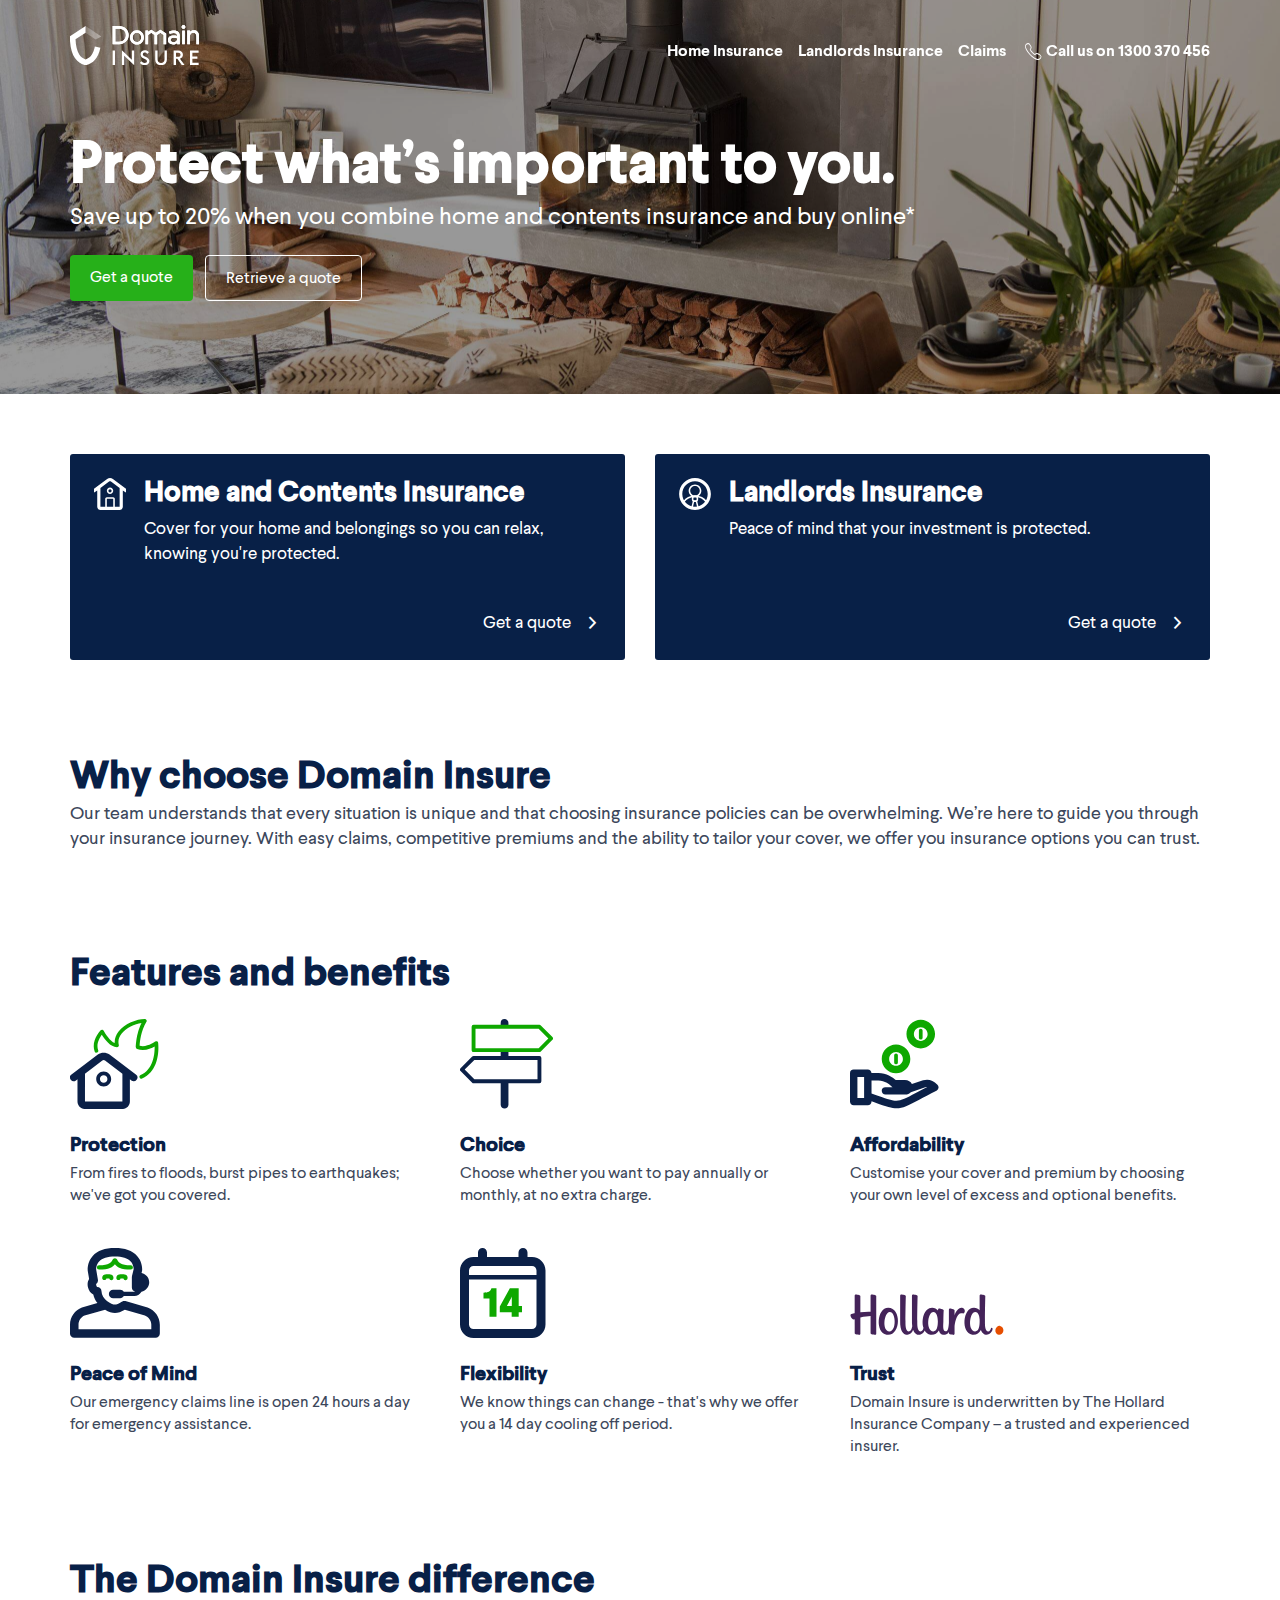
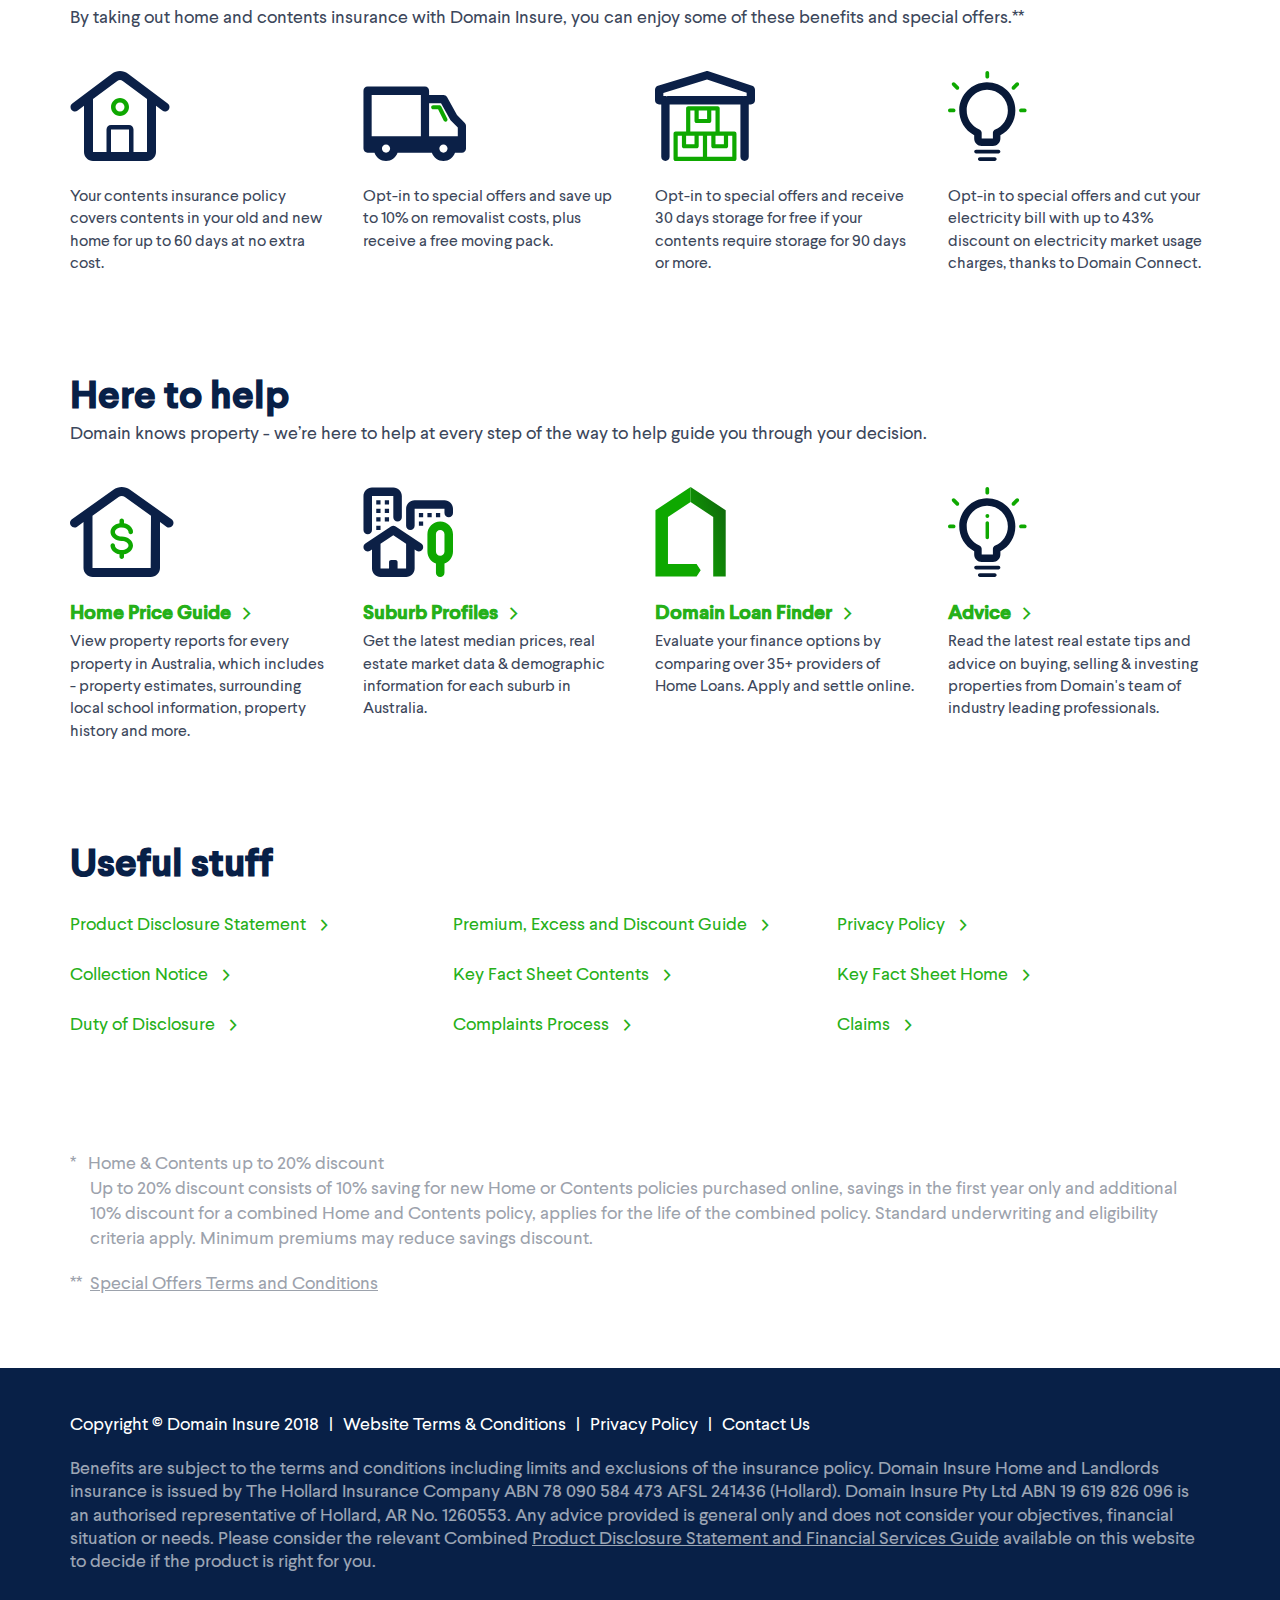
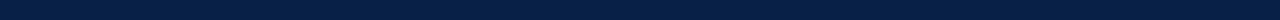
==== commit 2b6e9a77: "Merged changeset from stage (environment naming, With addition)" ====
--- a/index.html
+++ b/index.html
@@ -97,8 +97,8 @@
           <div class="col-xs-12 col text-left">
             <h1>Protect what’s important to you.</h1>
             <p class="lead">Save up to 20% when you combine home and contents insurance and buy online*</p>
-            <a href="https://domainpp.realinsurance.com.au/home" class="btn">Get a quote</a>
-            <a href="https://domainpp.realinsurance.com.au/home/rmq" class="btn btnGhostWhite">Retrieve a quote</a>
+            <a href="https://quote.domaininsure.com.au/home" class="btn">Get a quote</a>
+            <a href="https://quote.domaininsure.com.au/home/rmq" class="btn btnGhostWhite">Retrieve a quote</a>
           </div>
         </div>
       </div>
@@ -119,7 +119,7 @@
                     <div class="clearfix"></div>
                   </div>
                 </a>
-                <a href="https://domainpp.realinsurance.com.au/home" class="get-quote pull-right">Get a quote <i class="ion ion-chevron-right"></i></a>
+                <a href="https://quote.domaininsure.com.au/home" class="get-quote pull-right">Get a quote <i class="ion ion-chevron-right"></i></a>
               </div>
             </div>
           </div>
@@ -135,7 +135,7 @@
                     <div class="clearfix"></div>
                   </div>
                 </a>
-                <a href="https://domainpp.realinsurance.com.au/landlords" class="get-quote pull-right">Get a quote <i class="ion ion-chevron-right"></i></a>
+                <a href="https://quote.domaininsure.com.au/landlords" class="get-quote pull-right">Get a quote <i class="ion ion-chevron-right"></i></a>
               </div>
             </div>
           </div>
@@ -310,8 +310,8 @@
       <div class="row">
         <div class="col-xs-12">
           <ul class="menu menuHorizontal menuCopyright" style="margin-top: 0;">
-            <li>Copyright &copy; Domain Insure 2017</li>
-            <li><a href="/policies/domain-insure-terms-and-conditions">Terms &amp; Conditions</a></li>
+            <li>Copyright &copy; Domain Insure 2018</li>
+            <li><a href="/policies/domain-insure-terms-and-conditions">Website Terms &amp; Conditions</a></li>
             <li><a href="/policies/domain-insure-privacy-policy">Privacy Policy</a></li>
             <li><a href="/contact-us">Contact Us</a></li>
           </ul><br/>
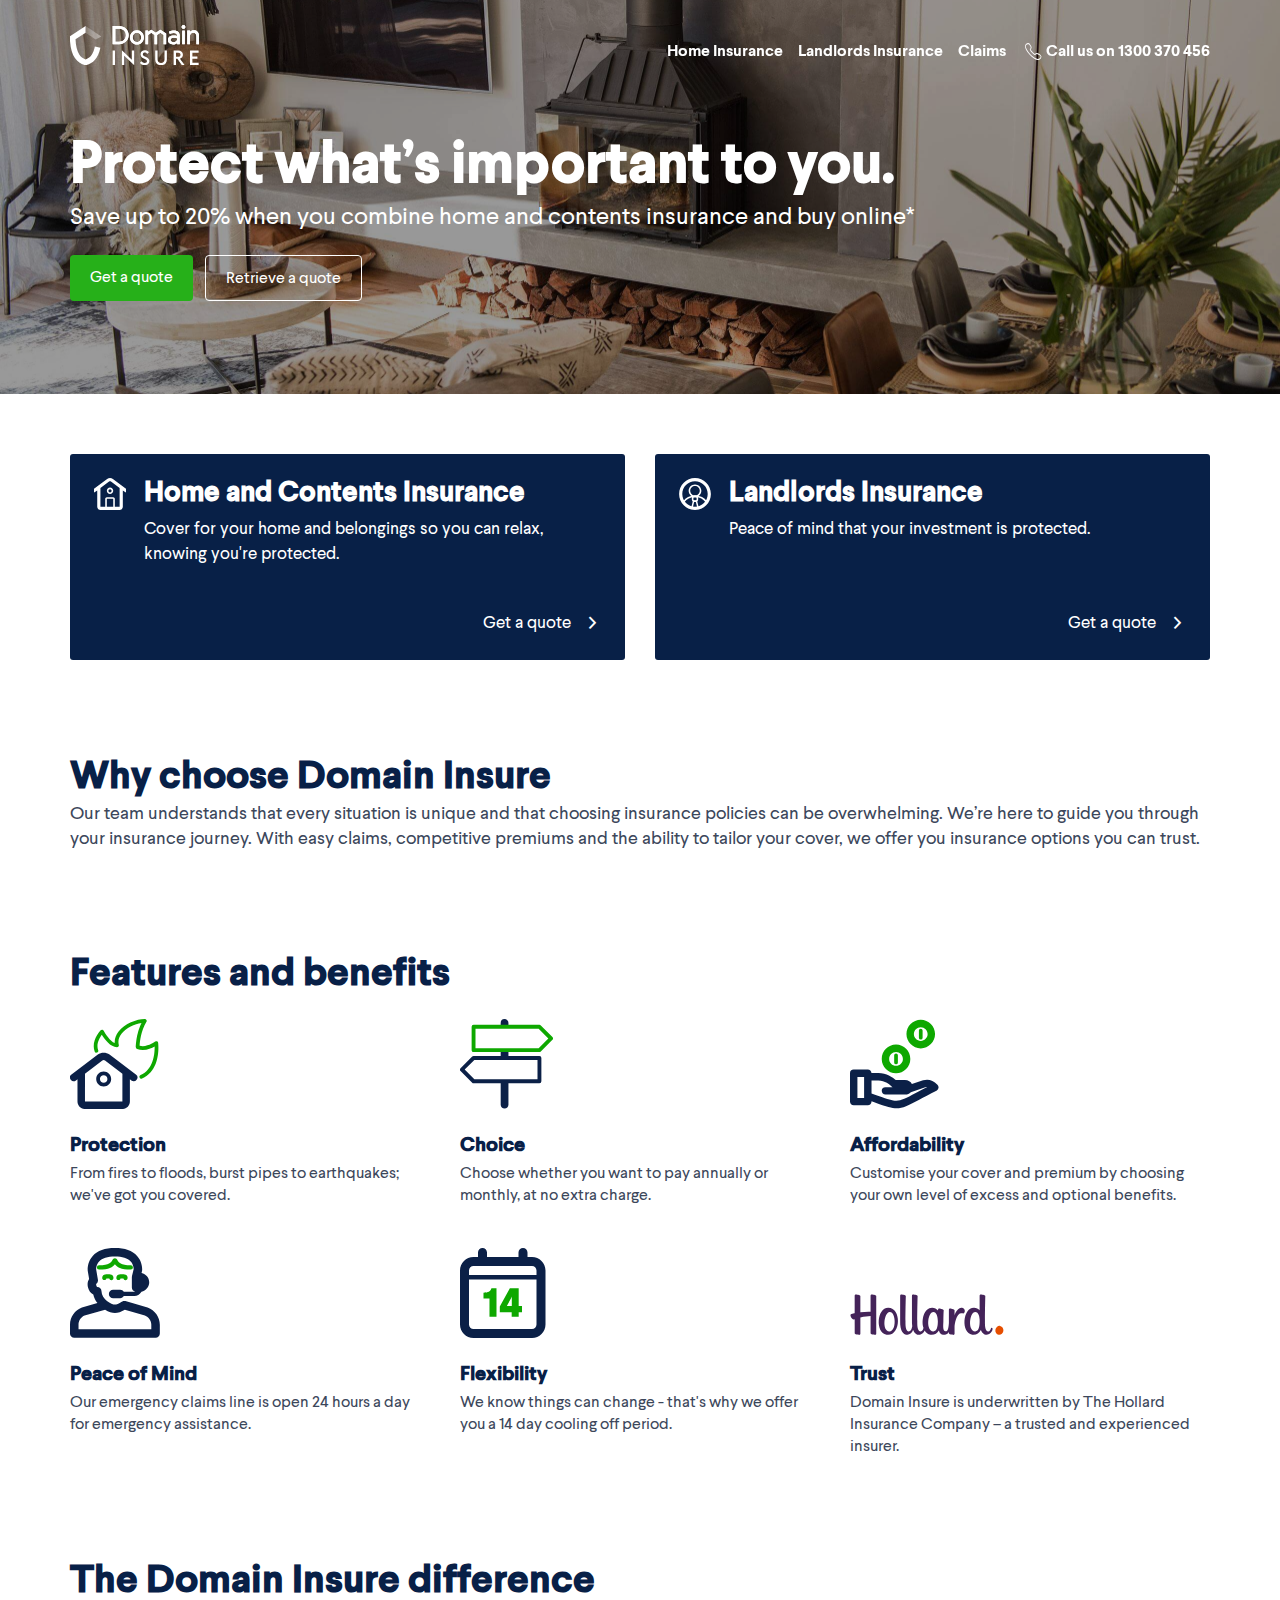
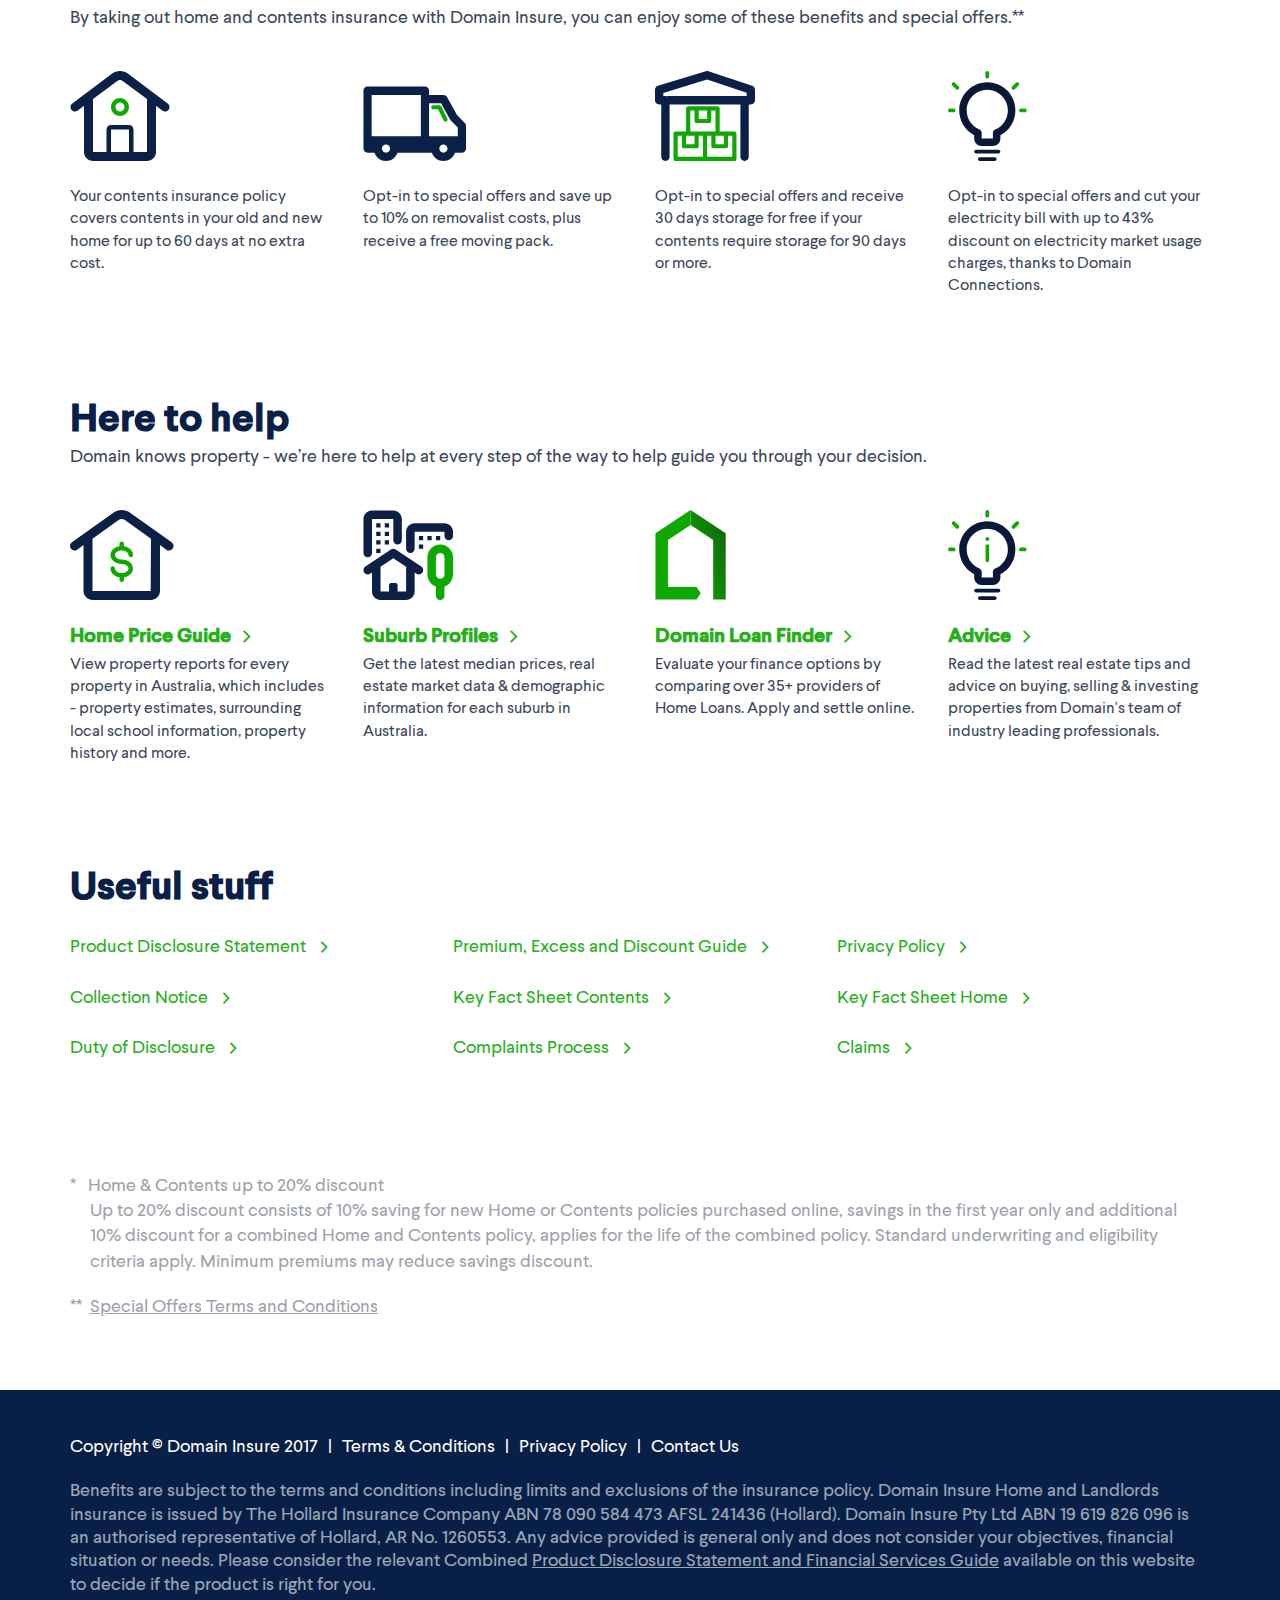
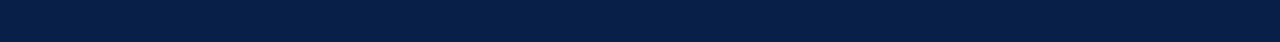
==== commit 0be534dd: "DINSURE-120 - Change 'Domain Connect' to 'Domain Connections' on the landing page" ====
--- a/index.html
+++ b/index.html
@@ -97,8 +97,8 @@
           <div class="col-xs-12 col text-left">
             <h1>Protect what’s important to you.</h1>
             <p class="lead">Save up to 20% when you combine home and contents insurance and buy online*</p>
-            <a href="https://quote.domaininsure.com.au/home" class="btn">Get a quote</a>
-            <a href="https://quote.domaininsure.com.au/home/rmq" class="btn btnGhostWhite">Retrieve a quote</a>
+            <a href="https://domainpp.realinsurance.com.au/home" class="btn">Get a quote</a>
+            <a href="https://domainpp.realinsurance.com.au/home/rmq" class="btn btnGhostWhite">Retrieve a quote</a>
           </div>
         </div>
       </div>
@@ -119,7 +119,7 @@
                     <div class="clearfix"></div>
                   </div>
                 </a>
-                <a href="https://quote.domaininsure.com.au/home" class="get-quote pull-right">Get a quote <i class="ion ion-chevron-right"></i></a>
+                <a href="https://domainpp.realinsurance.com.au/home" class="get-quote pull-right">Get a quote <i class="ion ion-chevron-right"></i></a>
               </div>
             </div>
           </div>
@@ -135,7 +135,7 @@
                     <div class="clearfix"></div>
                   </div>
                 </a>
-                <a href="https://quote.domaininsure.com.au/landlords" class="get-quote pull-right">Get a quote <i class="ion ion-chevron-right"></i></a>
+                <a href="https://domainpp.realinsurance.com.au/landlords" class="get-quote pull-right">Get a quote <i class="ion ion-chevron-right"></i></a>
               </div>
             </div>
           </div>
@@ -228,7 +228,7 @@
         </div>
         <div class="col-xs-6 col-sm-3 quickInfoBox">
           <p><img src="/images/electricity.svg" /></p>
-          <p>Opt-in to special offers and cut your electricity bill with up to 43% discount on electricity market usage charges, thanks to Domain Connect.</p>
+          <p>Opt-in to special offers and cut your electricity bill with up to 43% discount on electricity market usage charges, thanks to Domain Connections.</p>
         </div>
       </div>
     </div>
@@ -310,8 +310,8 @@
       <div class="row">
         <div class="col-xs-12">
           <ul class="menu menuHorizontal menuCopyright" style="margin-top: 0;">
-            <li>Copyright &copy; Domain Insure 2018</li>
-            <li><a href="/policies/domain-insure-terms-and-conditions">Website Terms &amp; Conditions</a></li>
+            <li>Copyright &copy; Domain Insure 2017</li>
+            <li><a href="/policies/domain-insure-terms-and-conditions">Terms &amp; Conditions</a></li>
             <li><a href="/policies/domain-insure-privacy-policy">Privacy Policy</a></li>
             <li><a href="/contact-us">Contact Us</a></li>
           </ul><br/>
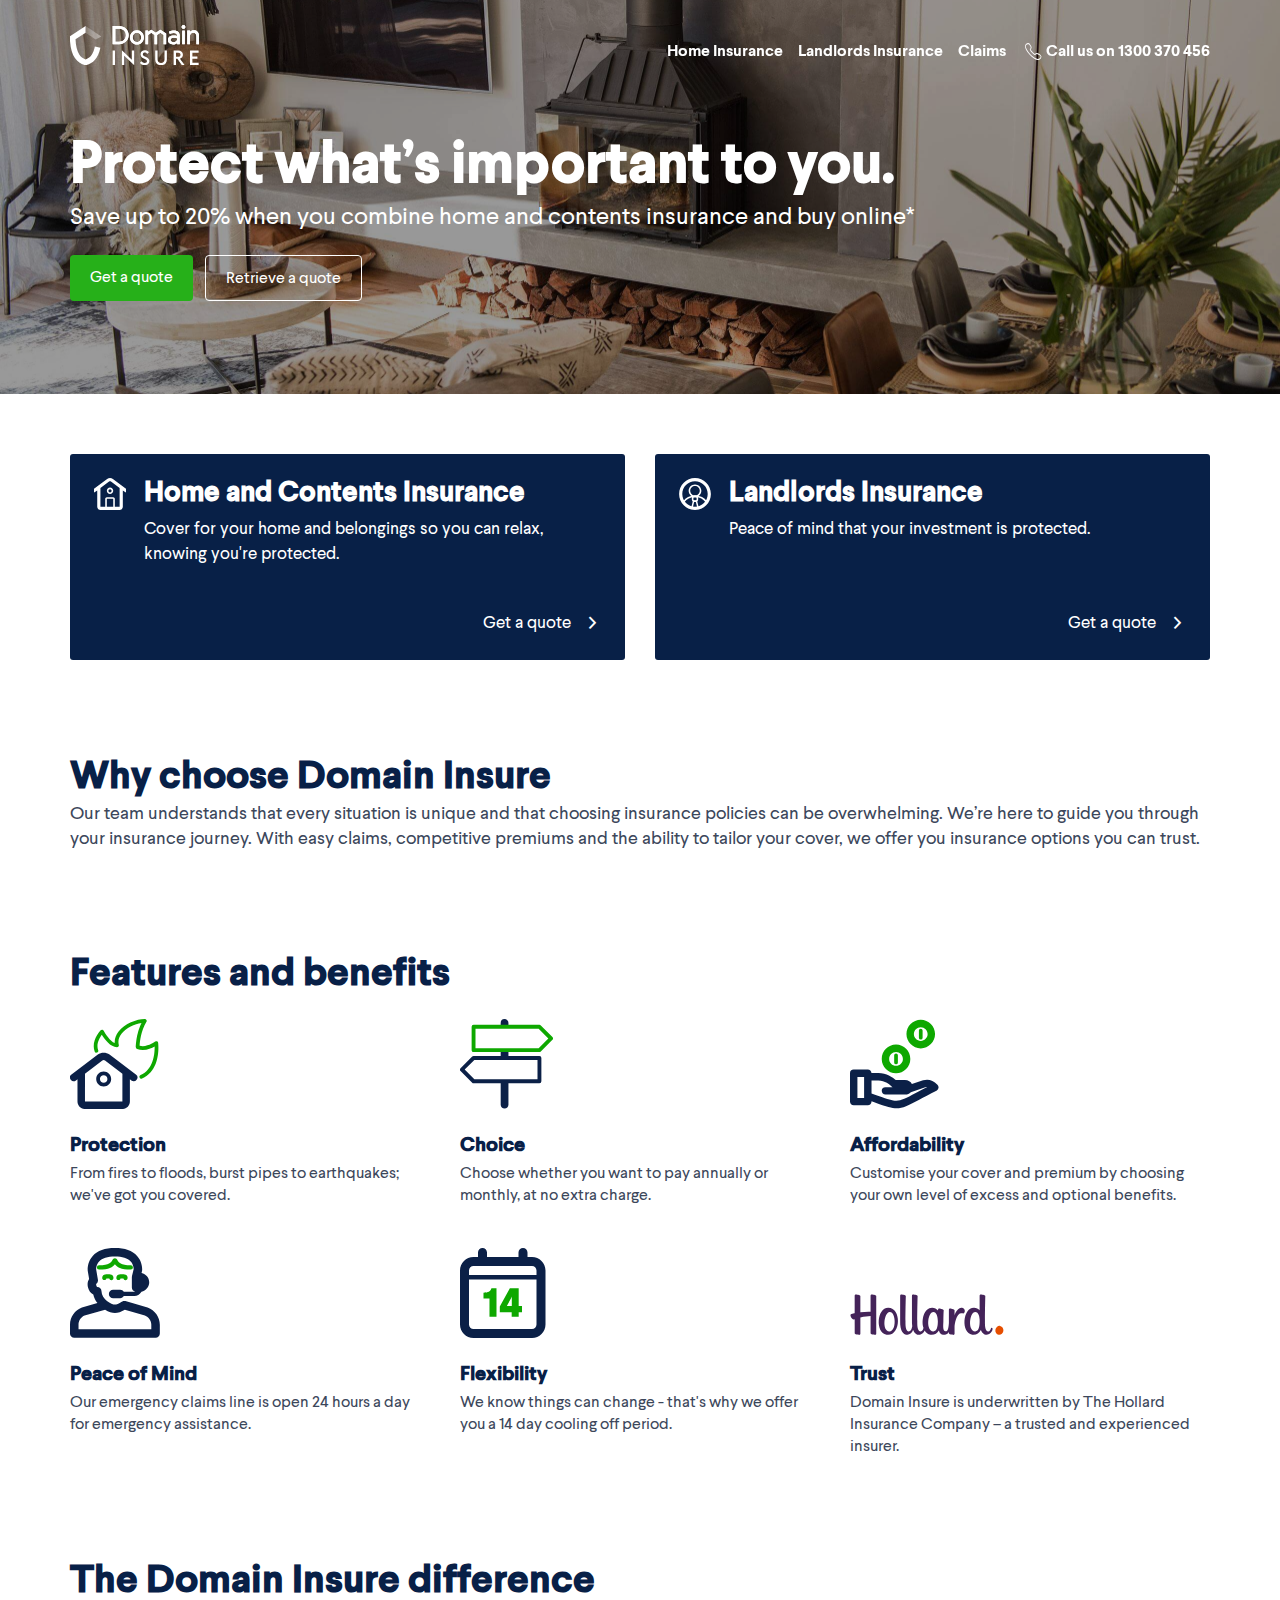
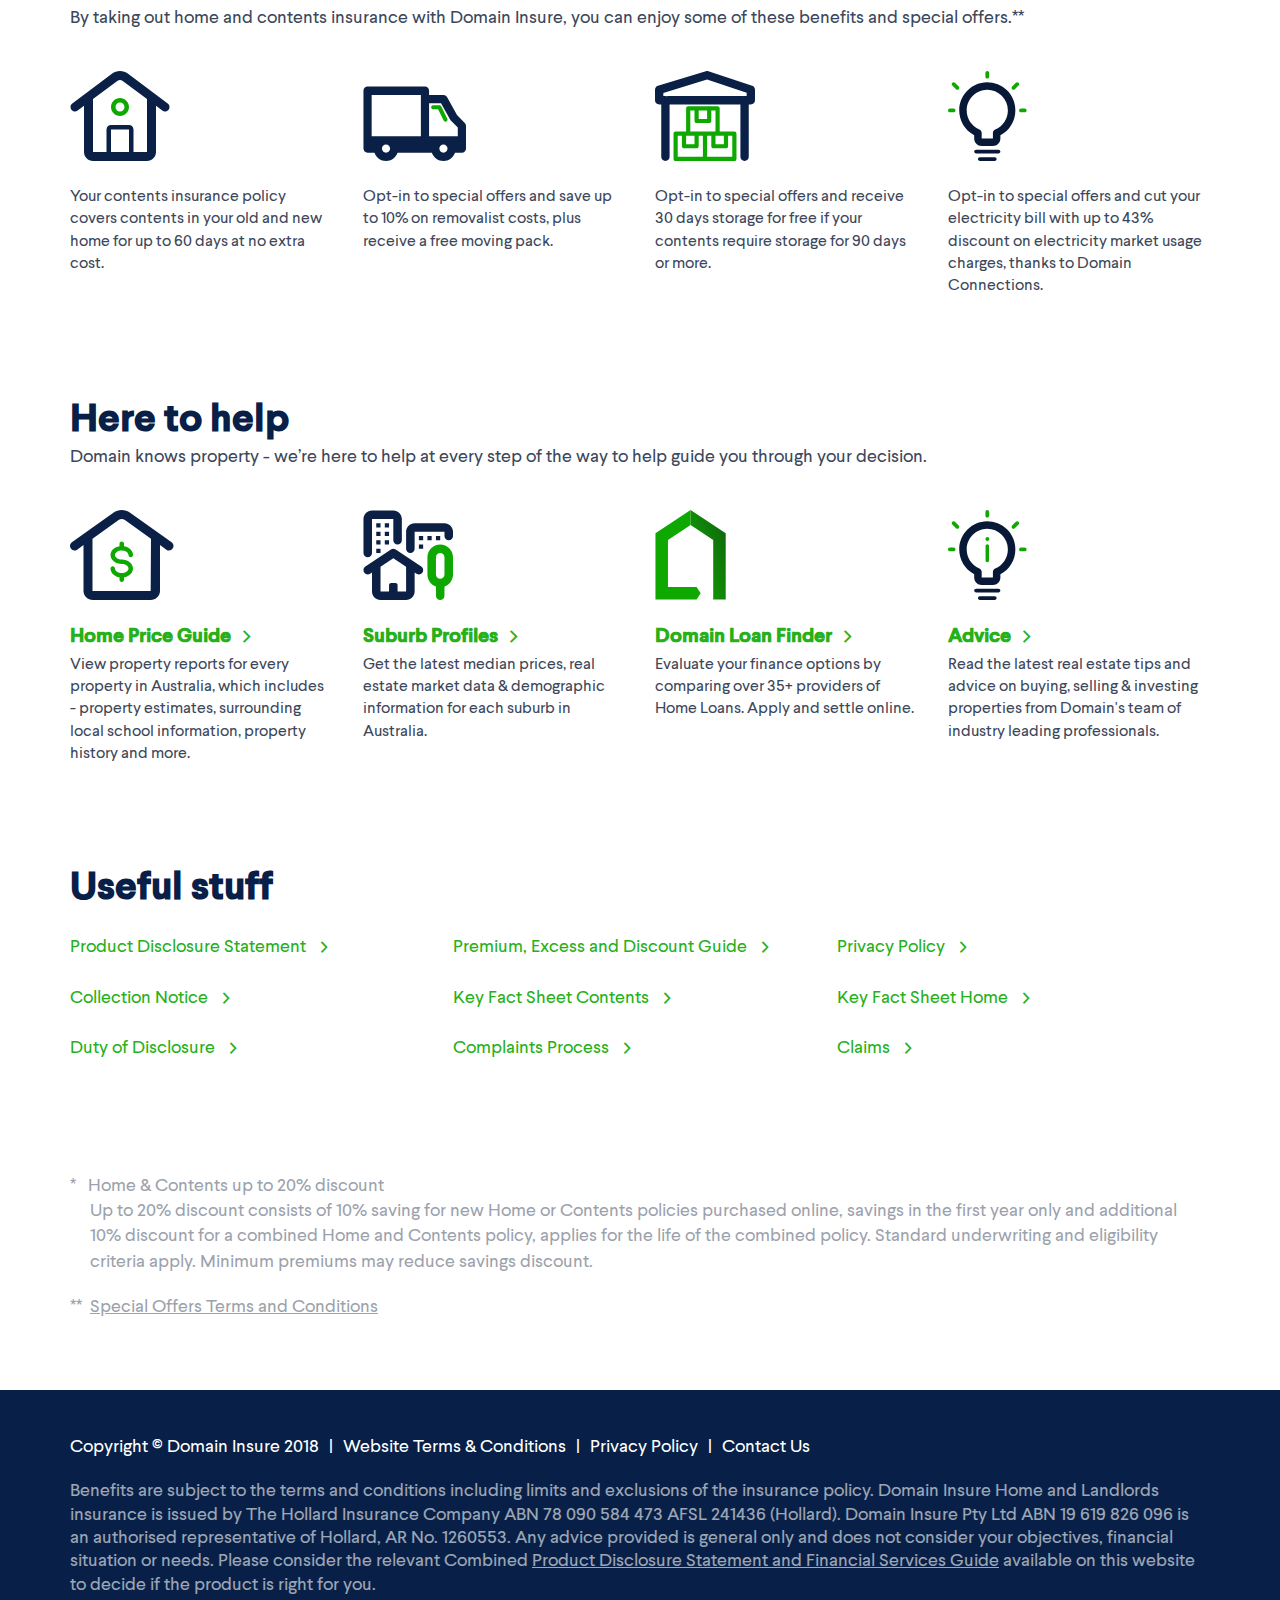
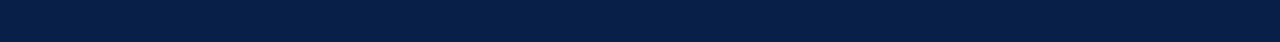
==== commit a3a70e92: "Merge branch 'master' into stage" ====
--- a/index.html
+++ b/index.html
@@ -97,8 +97,8 @@
           <div class="col-xs-12 col text-left">
             <h1>Protect what’s important to you.</h1>
             <p class="lead">Save up to 20% when you combine home and contents insurance and buy online*</p>
-            <a href="https://domainpp.realinsurance.com.au/home" class="btn">Get a quote</a>
-            <a href="https://domainpp.realinsurance.com.au/home/rmq" class="btn btnGhostWhite">Retrieve a quote</a>
+            <a href="https://quote.domaininsure.com.au/home" class="btn">Get a quote</a>
+            <a href="https://quote.domaininsure.com.au/home/rmq" class="btn btnGhostWhite">Retrieve a quote</a>
           </div>
         </div>
       </div>
@@ -119,7 +119,7 @@
                     <div class="clearfix"></div>
                   </div>
                 </a>
-                <a href="https://domainpp.realinsurance.com.au/home" class="get-quote pull-right">Get a quote <i class="ion ion-chevron-right"></i></a>
+                <a href="https://quote.domaininsure.com.au/home" class="get-quote pull-right">Get a quote <i class="ion ion-chevron-right"></i></a>
               </div>
             </div>
           </div>
@@ -135,7 +135,7 @@
                     <div class="clearfix"></div>
                   </div>
                 </a>
-                <a href="https://domainpp.realinsurance.com.au/landlords" class="get-quote pull-right">Get a quote <i class="ion ion-chevron-right"></i></a>
+                <a href="https://quote.domaininsure.com.au/landlords" class="get-quote pull-right">Get a quote <i class="ion ion-chevron-right"></i></a>
               </div>
             </div>
           </div>
@@ -274,7 +274,7 @@
         <div class="col-xs-12">
           <h2>Useful stuff</h2>
           <div class="list-group home-list-group">
-            <a href="/homeinsurance/info/domain-insure-home-contents-pds-2018.pdf" target="_blank" class="list-group-item list-group-item-action">Product Disclosure Statement</a>
+            <a href="/homeinsurance/info/domain-insure-home-contents-pds-2017.pdf" target="_blank" class="list-group-item list-group-item-action">Product Disclosure Statement</a>
             <a href="/homeinsurance/info/domain-home-landlords-PEDG.pdf" target="_blank" class="list-group-item list-group-item-action">Premium, Excess and Discount Guide</a>
             <a href="/policies/domain-insure-privacy-policy" target="_blank" class="list-group-item list-group-item-action">Privacy Policy</a>
             <a href="/policies/collection-notice.pdf" target="_blank" class="list-group-item list-group-item-action">Collection Notice</a>
@@ -310,8 +310,8 @@
       <div class="row">
         <div class="col-xs-12">
           <ul class="menu menuHorizontal menuCopyright" style="margin-top: 0;">
-            <li>Copyright &copy; Domain Insure 2017</li>
-            <li><a href="/policies/domain-insure-terms-and-conditions">Terms &amp; Conditions</a></li>
+            <li>Copyright &copy; Domain Insure 2018</li>
+            <li><a href="/policies/domain-insure-terms-and-conditions">Website Terms &amp; Conditions</a></li>
             <li><a href="/policies/domain-insure-privacy-policy">Privacy Policy</a></li>
             <li><a href="/contact-us">Contact Us</a></li>
           </ul><br/>
@@ -320,7 +320,7 @@
               Domain Insure Home and Landlords insurance is issued by The Hollard Insurance Company ABN 78 090 584 473 AFSL 241436
               (Hollard). Domain Insure Pty Ltd ABN 19 619 826 096 is an authorised representative of Hollard, AR No. 1260553.
               Any advice provided is general only and does not consider your objectives, financial situation or needs.
-              Please consider the relevant Combined <a href="https://www.domaininsure.com.au/homeinsurance/info/domain-insure-home-contents-pds-2018.pdf" target="_blank">Product Disclosure Statement and Financial Services Guide</a> available on this
+              Please consider the relevant Combined <a href="https://www.domaininsure.com.au/homeinsurance/info/domain-insure-home-contents-pds-2017.pdf" target="_blank">Product Disclosure Statement and Financial Services Guide</a> available on this
               website to decide if the product is right for you.</p>
           </div>
         </div>
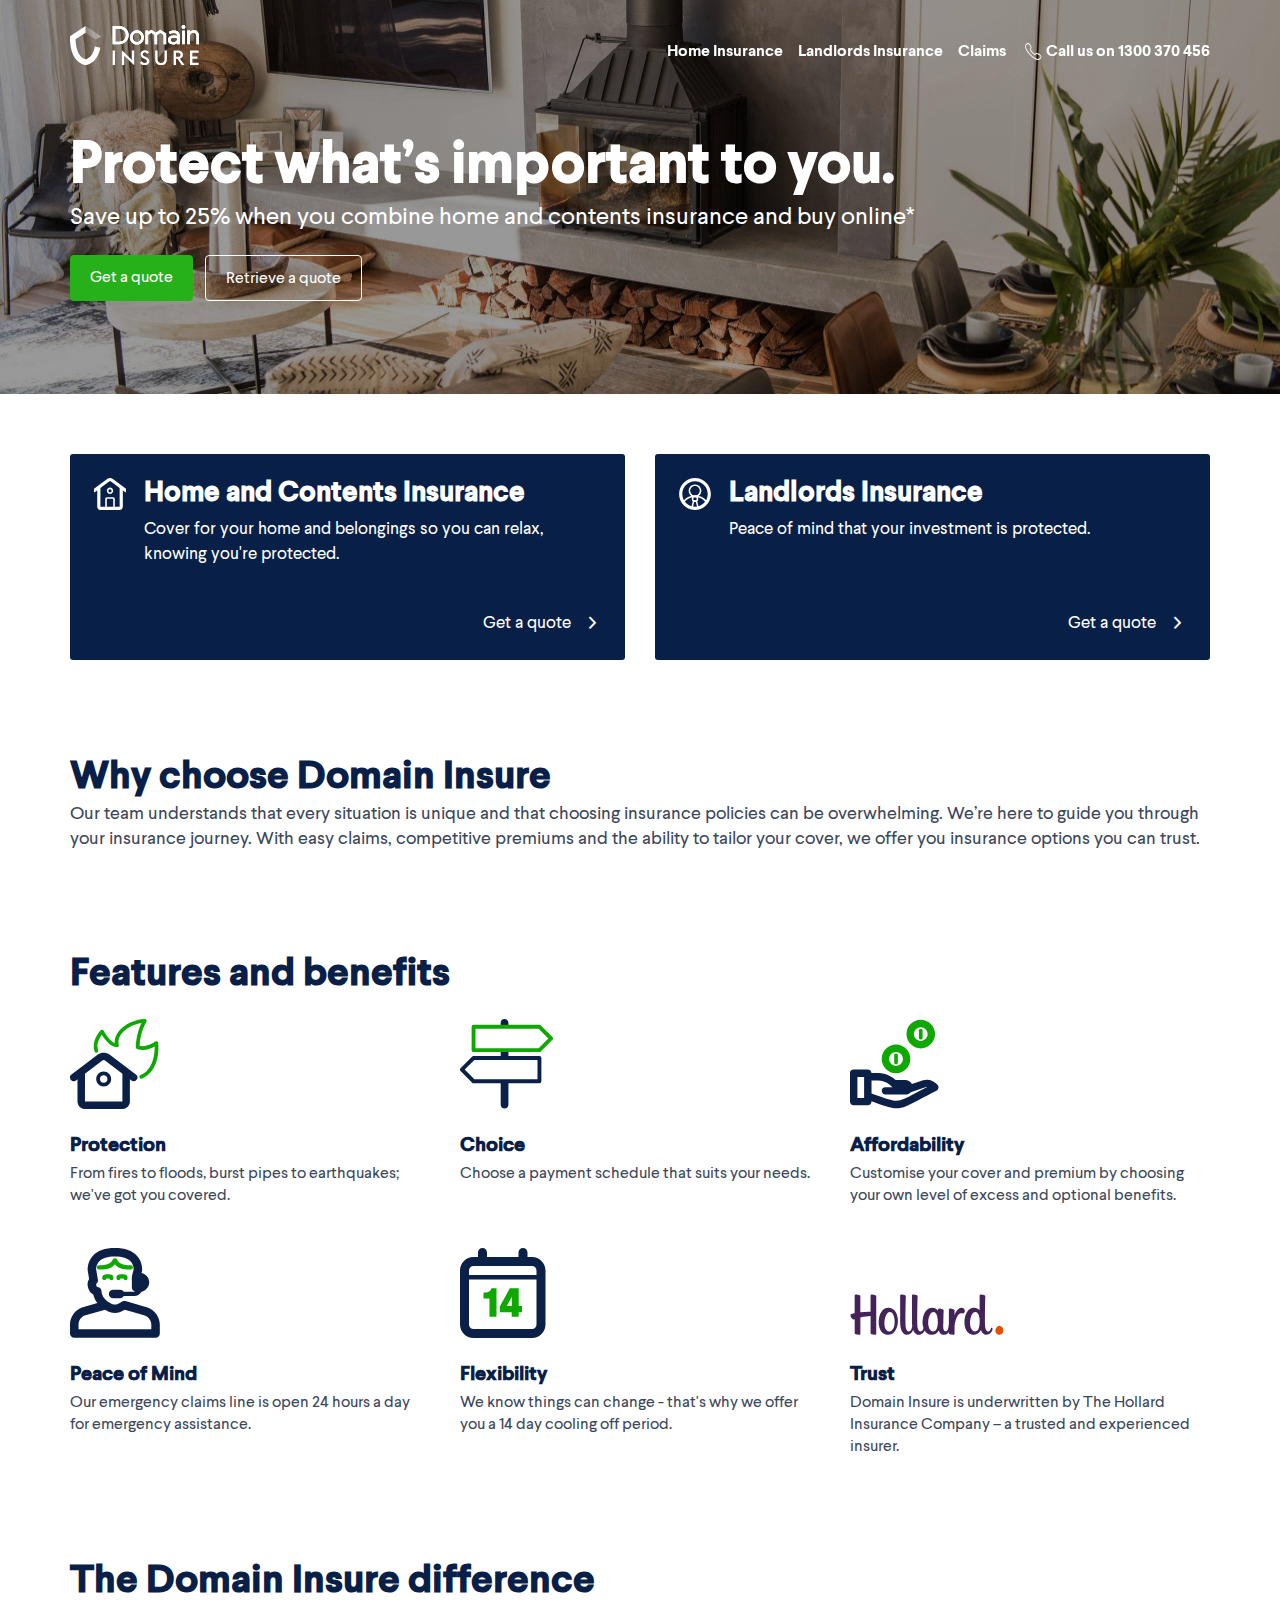
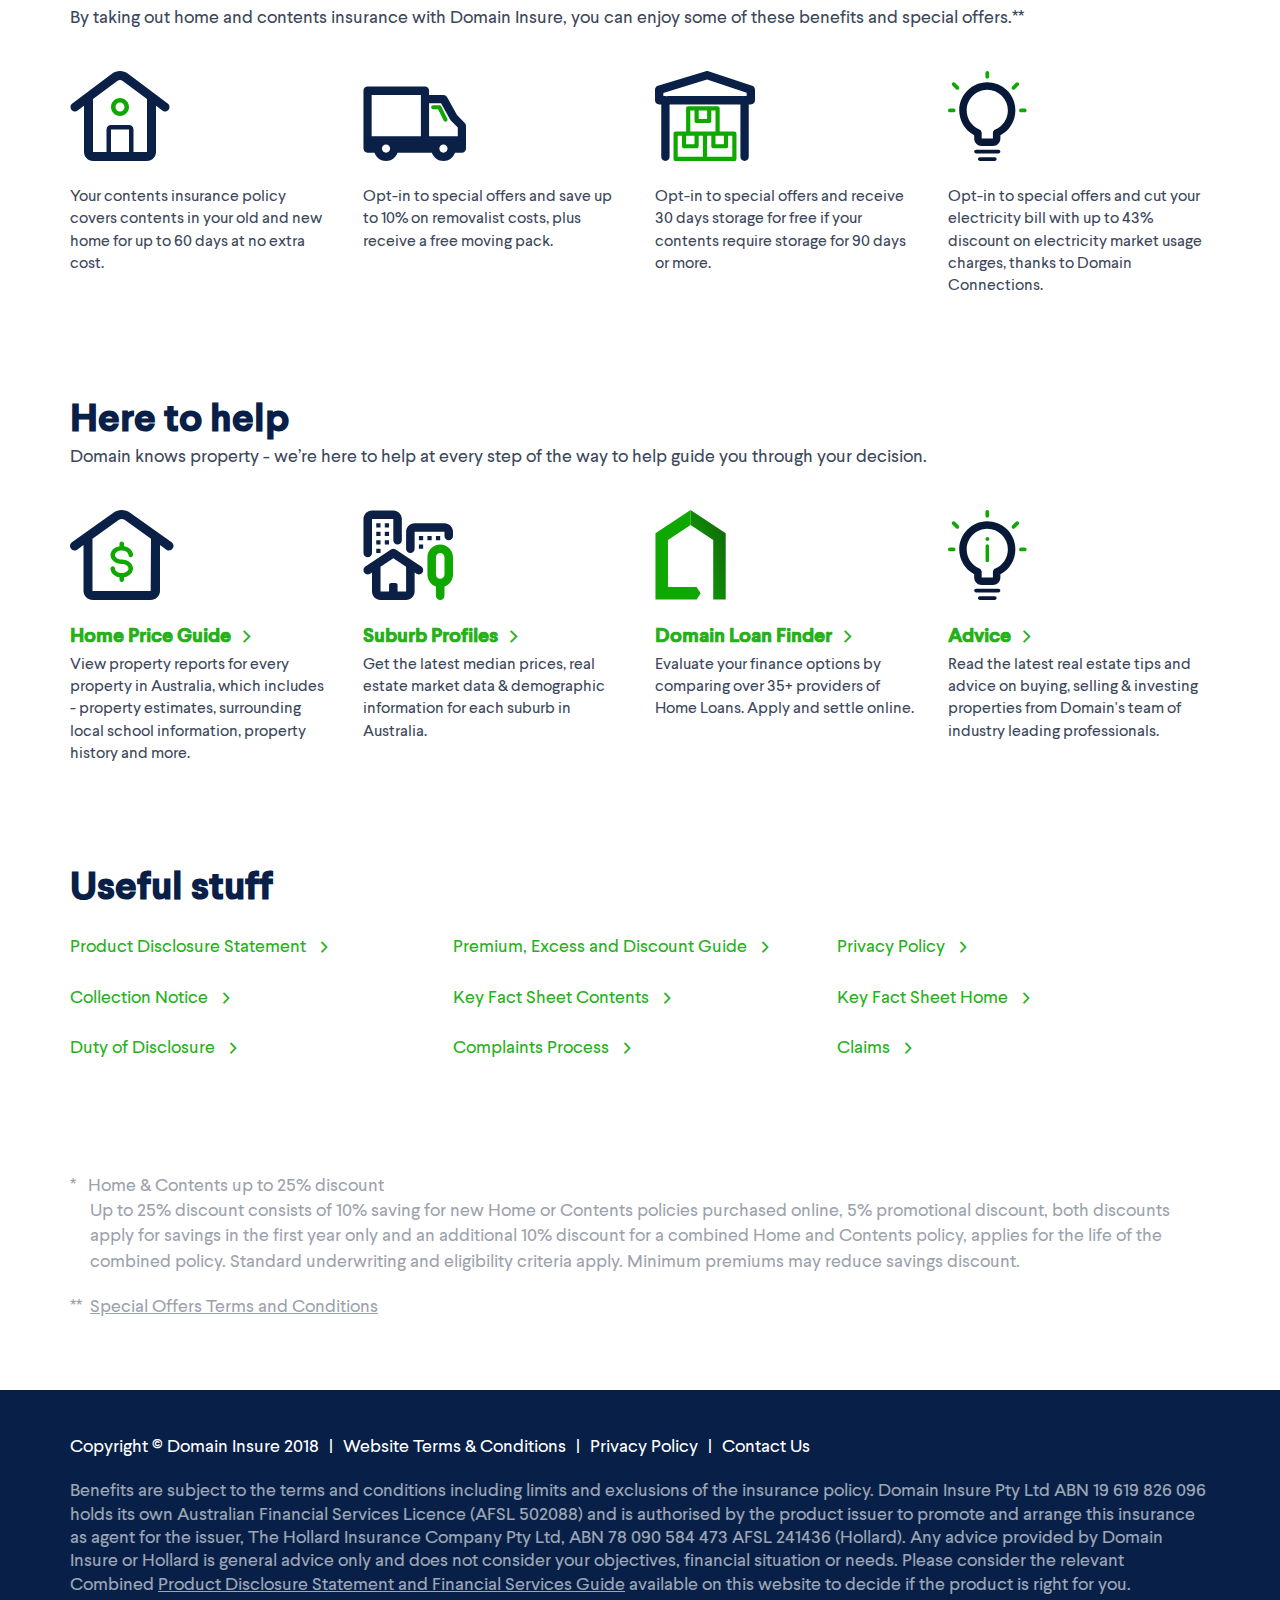
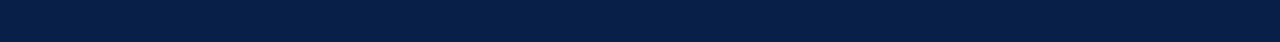
==== commit 901d75bb: "DINSURE-133 - Copy update" ====
--- a/index.html
+++ b/index.html
@@ -96,7 +96,7 @@
         <div class="row">
           <div class="col-xs-12 col text-left">
             <h1>Protect what’s important to you.</h1>
-            <p class="lead">Save up to 20% when you combine home and contents insurance and buy online*</p>
+            <p class="lead">Save up to 25% when you combine home and contents insurance and buy online*</p>
             <a href="https://quote.domaininsure.com.au/home" class="btn">Get a quote</a>
             <a href="https://quote.domaininsure.com.au/home/rmq" class="btn btnGhostWhite">Retrieve a quote</a>
           </div>
@@ -175,7 +175,7 @@
         <div class="col-xs-6 col-sm-4 quickInfoBox">
           <p><img src="/img/choice.svg" /></p>
           <h4>Choice</h4>
-          <p>Choose whether you want to pay annually or monthly, at no extra charge.</p>
+          <p>Choose a payment schedule that suits your needs.</p>
         </div>
         <div class="clearfix visible-xs"></div>
         <div class="col-xs-6 col-sm-4 quickInfoBox">
@@ -294,8 +294,8 @@
       <div class="row">
         <div class="col-xs-12">
           <p>
-            <span>*&nbsp;&nbsp;  Home & Contents up to 20% discount<br/></span>
-            Up to 20% discount consists of 10% saving for new Home or Contents policies purchased online, savings in the first year only and additional 10% discount for a combined Home and Contents policy, applies for the life of the combined policy. Standard underwriting and eligibility criteria apply. Minimum premiums may reduce savings discount.
+            <span>*&nbsp;&nbsp;  Home & Contents up to 25% discount<br/></span>
+            Up to 25% discount consists of 10% saving for new Home or Contents policies purchased online, 5% promotional discount, both discounts apply for savings in the first year only and an additional 10% discount for a combined Home and Contents policy, applies for the life of the combined policy. Standard underwriting and eligibility criteria apply. Minimum premiums may reduce savings discount.
           </p>
           <p>
             <span>**&nbsp;&nbsp;<a href="/promotions">Special Offers Terms and Conditions</a><br/></span>
@@ -316,12 +316,7 @@
             <li><a href="/contact-us">Contact Us</a></li>
           </ul><br/>
           <div class="footer-tncs show">
-            <p>Benefits are subject to the terms and conditions including limits and exclusions of the insurance policy.
-              Domain Insure Home and Landlords insurance is issued by The Hollard Insurance Company ABN 78 090 584 473 AFSL 241436
-              (Hollard). Domain Insure Pty Ltd ABN 19 619 826 096 is an authorised representative of Hollard, AR No. 1260553.
-              Any advice provided is general only and does not consider your objectives, financial situation or needs.
-              Please consider the relevant Combined <a href="https://www.domaininsure.com.au/homeinsurance/info/domain-insure-home-contents-pds-2017.pdf" target="_blank">Product Disclosure Statement and Financial Services Guide</a> available on this
-              website to decide if the product is right for you.</p>
+            <p>Benefits are subject to the terms and conditions including limits and exclusions of the insurance policy. Domain Insure Pty Ltd ABN 19 619 826 096 holds its own Australian Financial Services Licence (AFSL 502088) and is authorised by the product issuer to promote and arrange this insurance as agent for the issuer, The Hollard Insurance Company Pty Ltd, ABN 78 090 584 473 AFSL 241436 (Hollard). Any advice provided by Domain Insure or Hollard is general advice only and does not consider your objectives, financial situation or needs. Please consider the relevant Combined <a href="https://www.domaininsure.com.au/homeinsurance/info/domain-insure-home-contents-pds-2017.pdf" target="_blank">Product Disclosure Statement and Financial Services Guide</a> available on this website to decide if the product is right for you.</p>
           </div>
         </div>
       </div>
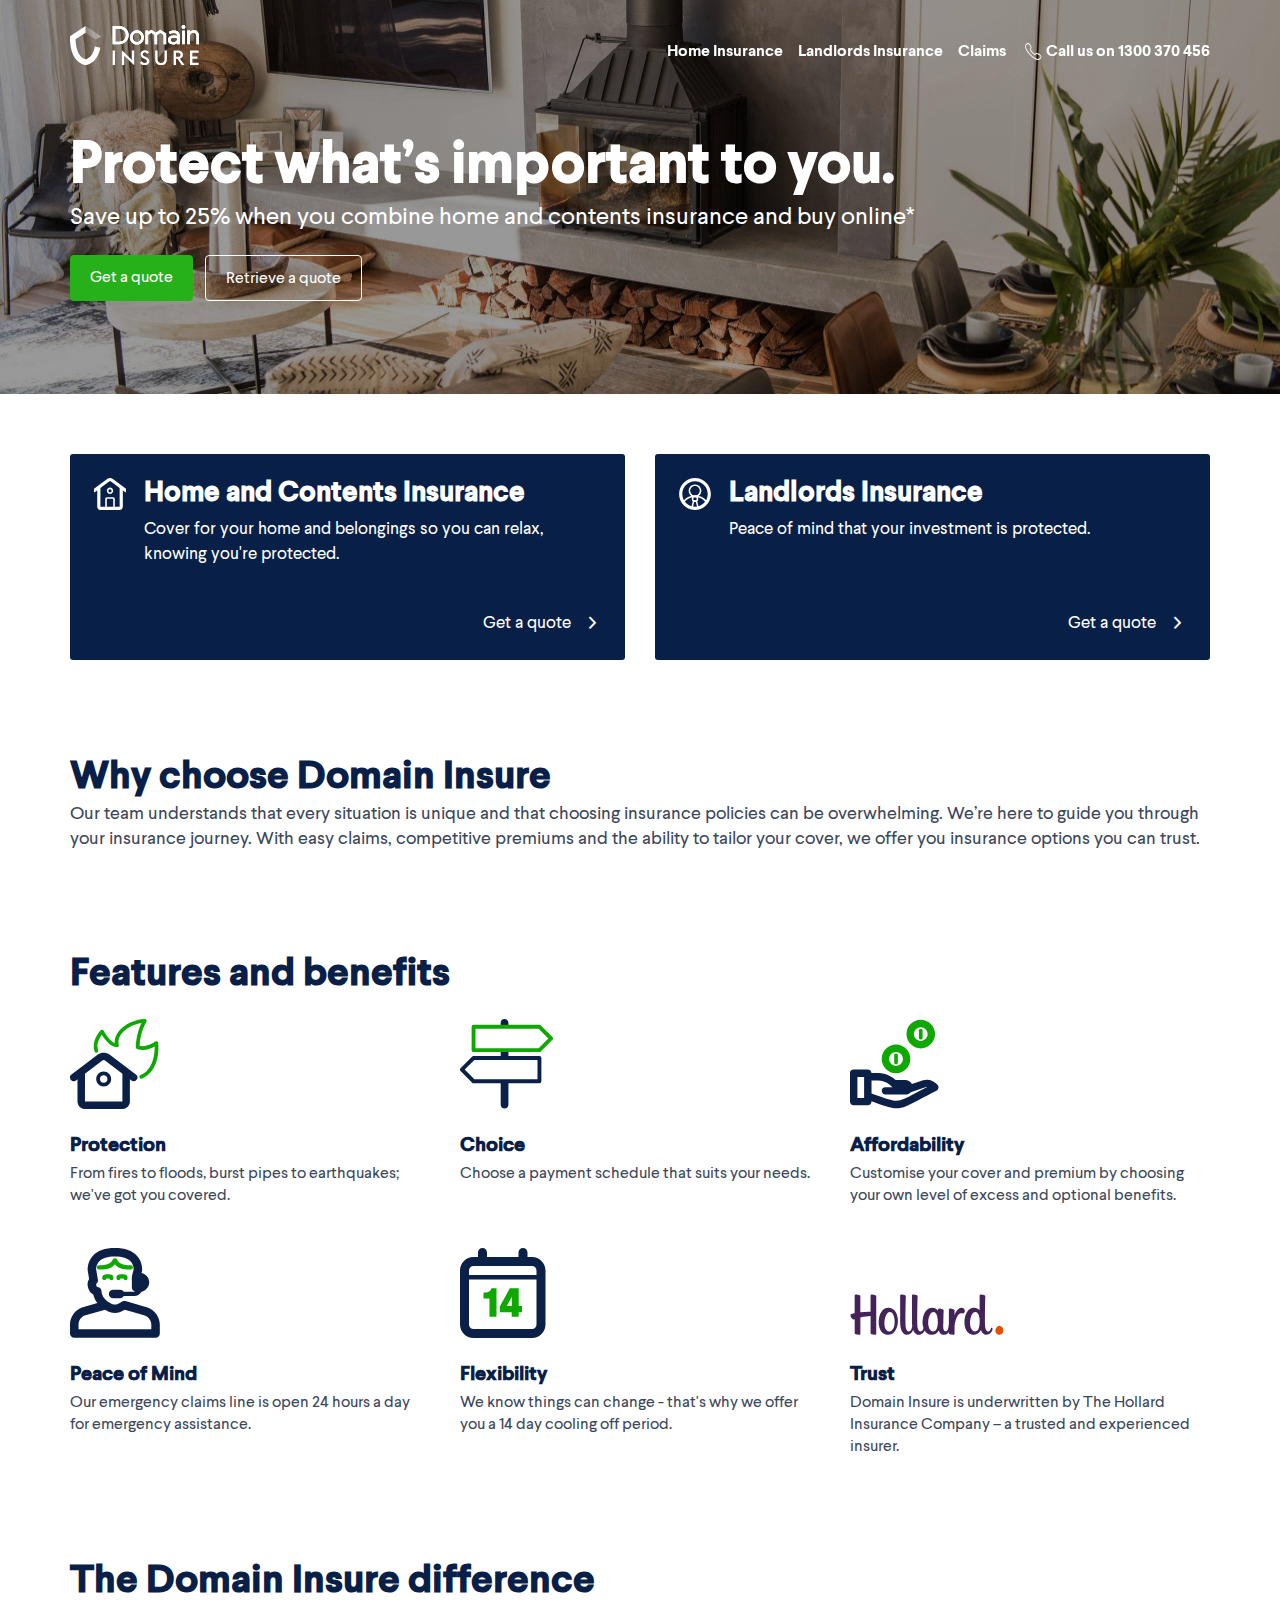
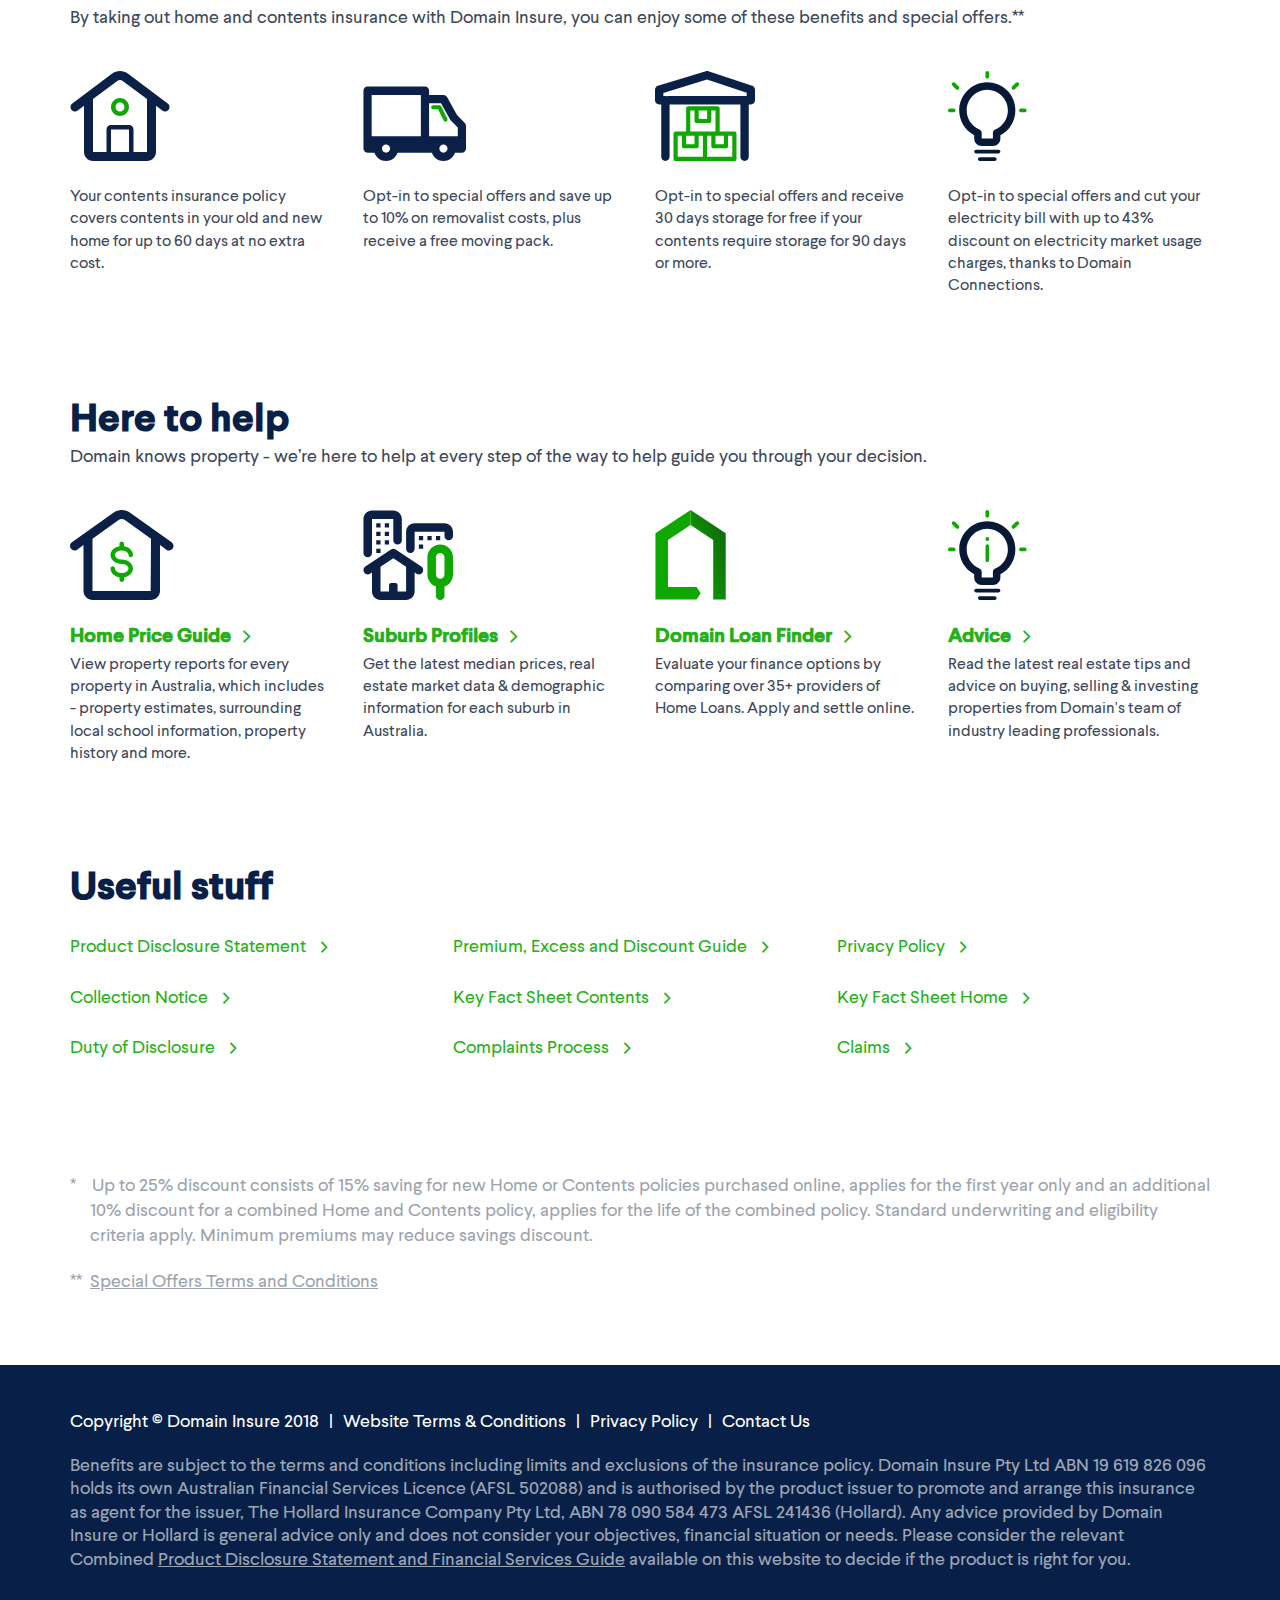
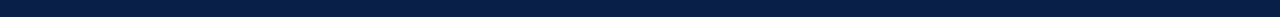
==== commit 9b5bbe71: "DINSURE-133 - Copy update" ====
--- a/index.html
+++ b/index.html
@@ -294,8 +294,7 @@
       <div class="row">
         <div class="col-xs-12">
           <p>
-            <span>*&nbsp;&nbsp;  Home & Contents up to 25% discount<br/></span>
-            Up to 25% discount consists of 10% saving for new Home or Contents policies purchased online, 5% promotional discount, both discounts apply for savings in the first year only and an additional 10% discount for a combined Home and Contents policy, applies for the life of the combined policy. Standard underwriting and eligibility criteria apply. Minimum premiums may reduce savings discount.
+            <span>*&nbsp;&nbsp;&nbsp; Up to 25% discount consists of 15% saving for new Home or Contents policies purchased online, applies for the first year only and an additional 10% discount for a combined Home and Contents policy, applies for the life of the combined policy. Standard underwriting and eligibility criteria apply. Minimum premiums may reduce savings discount.</span>
           </p>
           <p>
             <span>**&nbsp;&nbsp;<a href="/promotions">Special Offers Terms and Conditions</a><br/></span>
